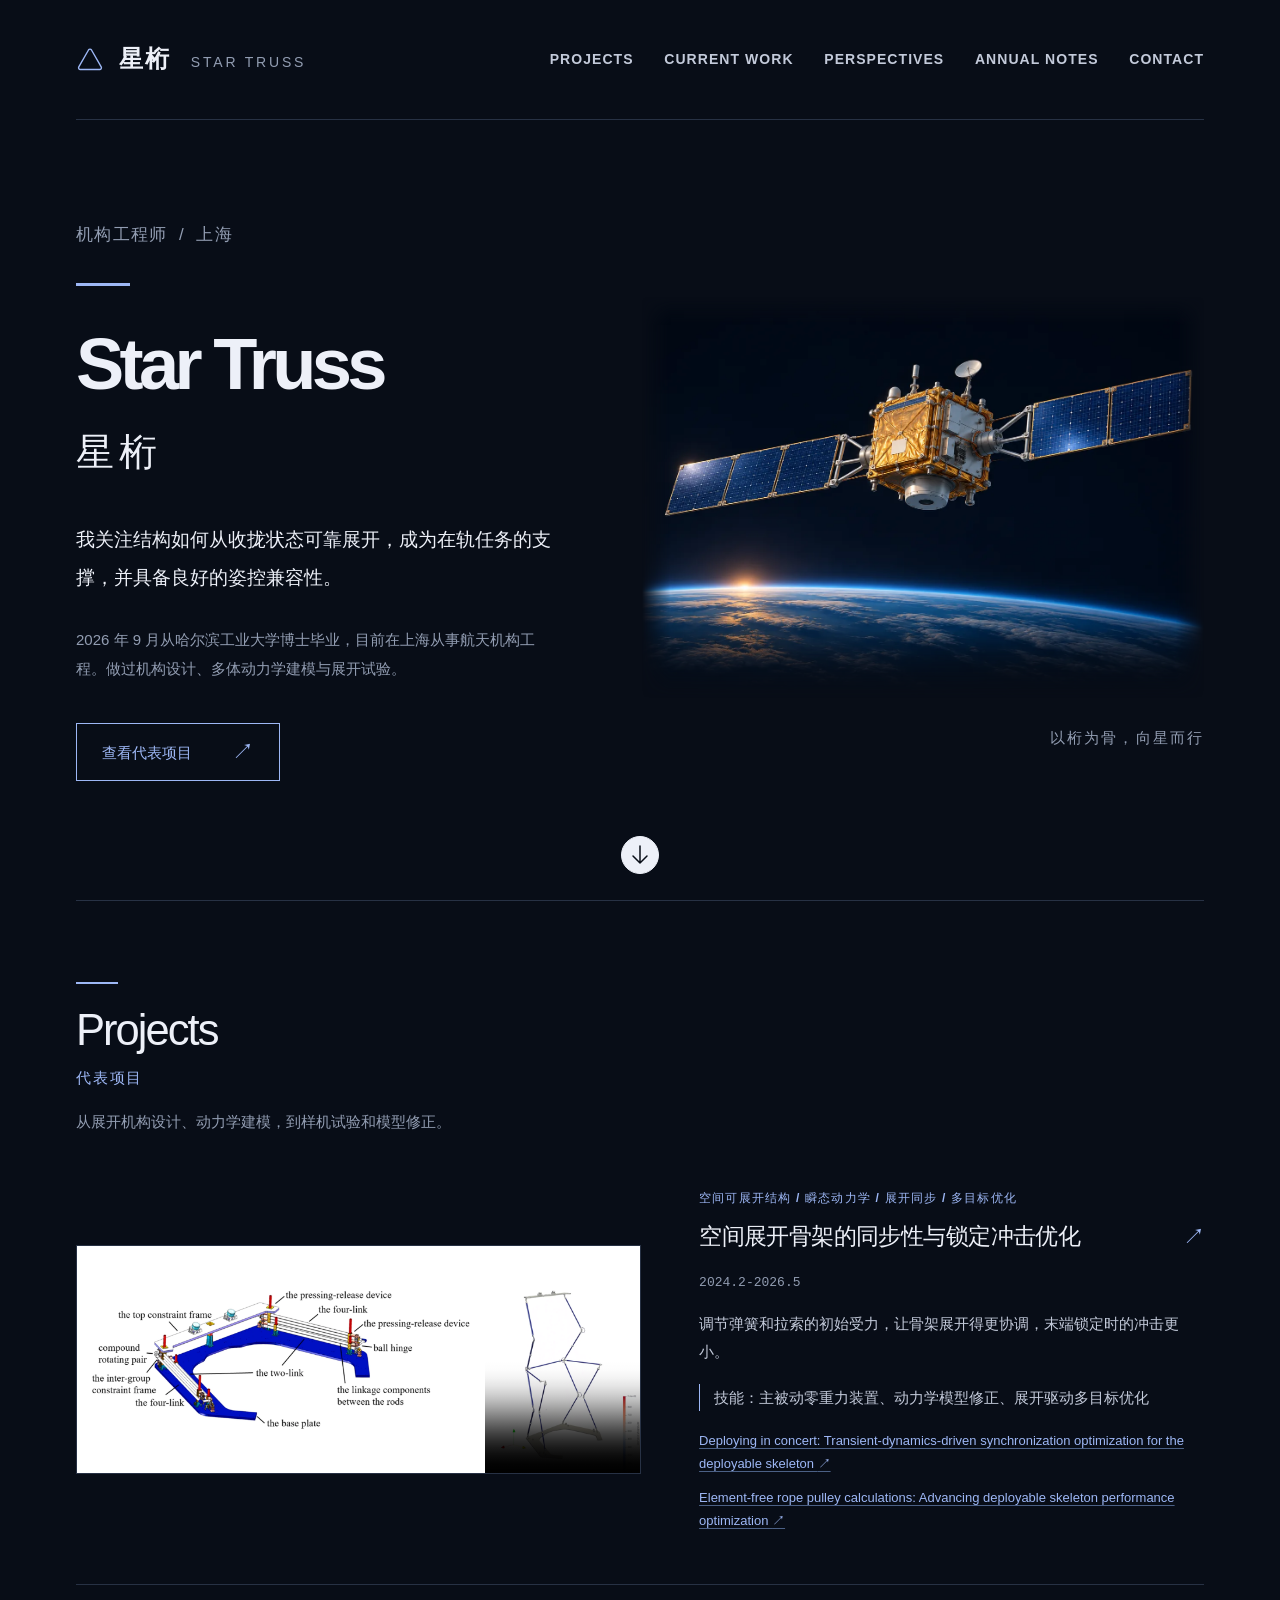
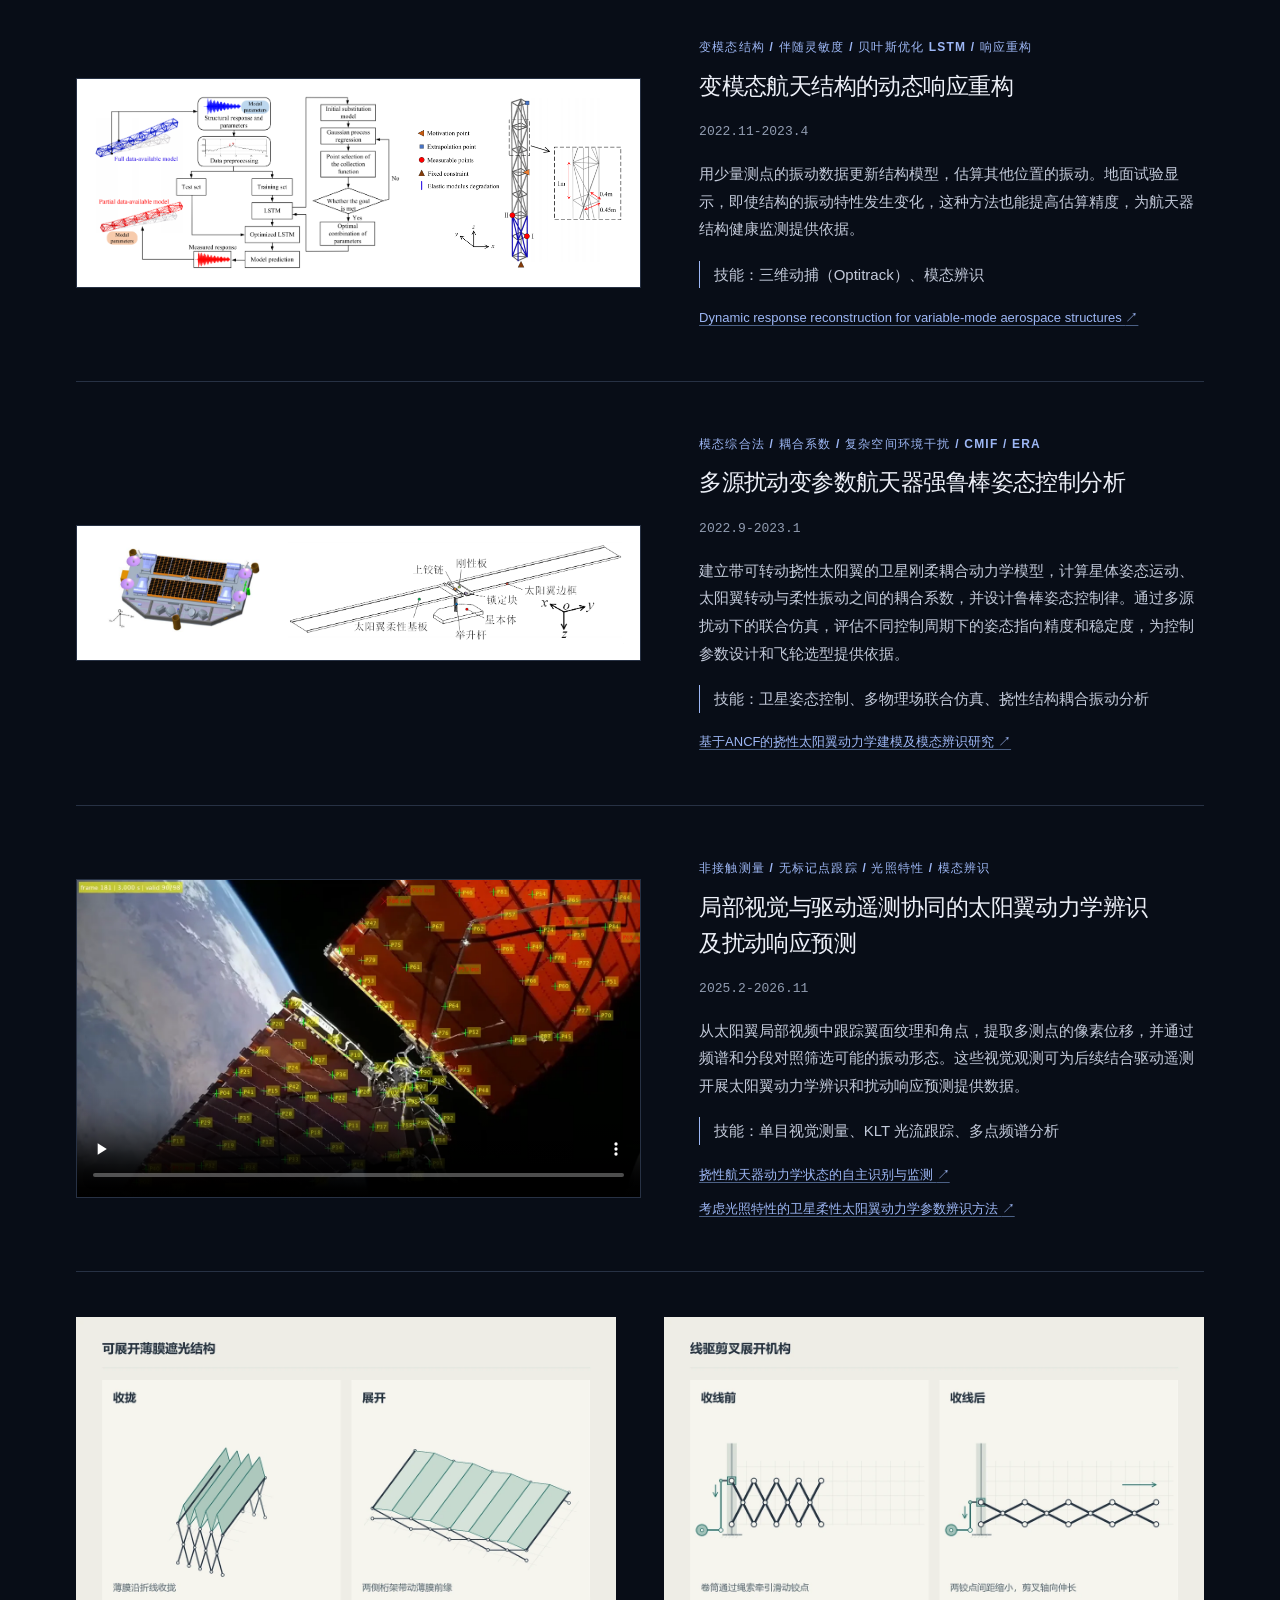
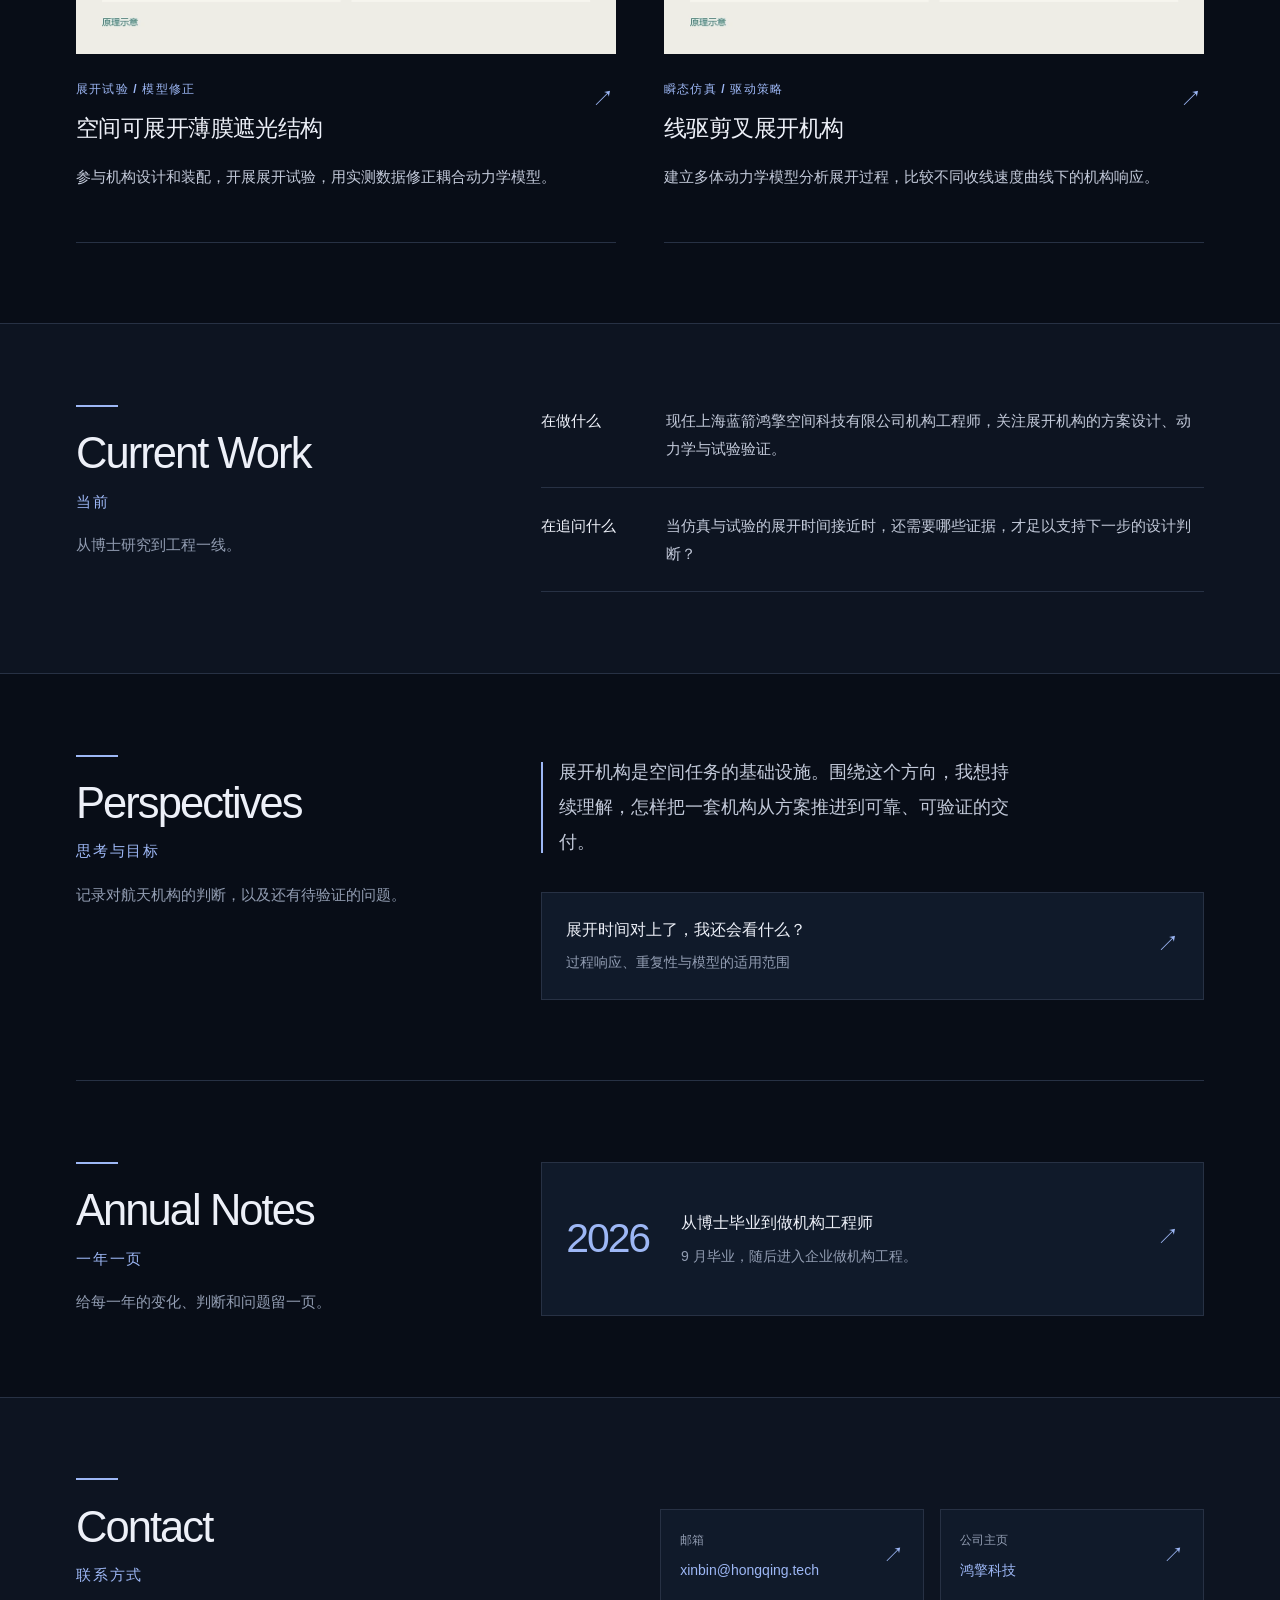
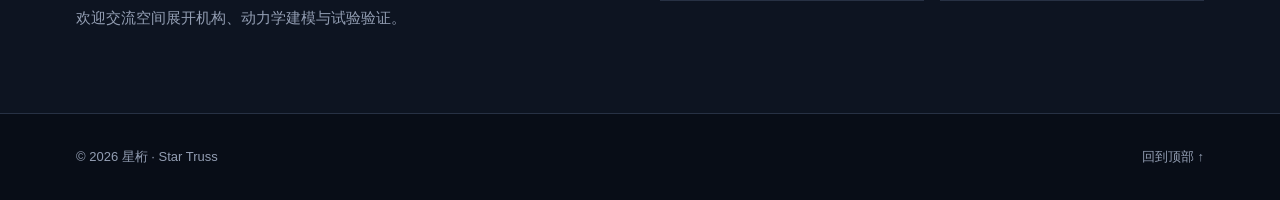
==== index.html @ f5f8fc32 "Restyle portfolio with a dark orbital theme and responsive cover" ====
<!doctype html>
<html lang="zh-CN">
<head>
  <meta charset="utf-8">
  <meta name="viewport" content="width=device-width, initial-scale=1">
  <meta name="description" content="星桁的个人主页。空间展开机构、动力学建模、试验验证，以及一名机构工程师的年度记录。">
  <meta name="theme-color" content="#080d17">
  <link rel="canonical" href="https://startruss.github.io/">
  <link rel="stylesheet" href="styles.css?v=dark-orbit-20261116">
  <title>星桁 · Star Truss | 机构工程师</title>
</head>
<body id="top">
  <a class="skip-link" href="#content">跳到正文</a>
  <header class="site-header">
    <div class="shell nav-shell">
      <a class="brand" href="index.html" aria-label="星桁首页">
        <svg class="brand-mark" viewBox="0 0 32 32" aria-hidden="true"><path d="M14.3 5.7 3.2 25a2 2 0 0 0 1.7 3h22.2a2 2 0 0 0 1.7-3L17.7 5.7a2 2 0 0 0-3.4 0Z" fill="none" stroke="currentColor" stroke-width="1.6" stroke-linejoin="round"/></svg>
        <span>星桁 <span class="brand-en">STAR TRUSS</span></span>
      </a>
      <nav class="nav-links" lang="en" aria-label="Primary navigation">
        <a href="#work">Projects</a>
        <a href="#now">Current Work</a>
        <a href="#thinking">Perspectives</a>
        <a href="#years">Annual Notes</a>
        <a href="#contact">Contact</a>
      </nav>
    </div>
  </header>

  <main id="content">
    <section class="shell hero" aria-labelledby="intro-heading">
      <div class="hero-copy">
        <p class="eyebrow hero-role">机构工程师<span aria-hidden="true"> / </span>上海</p>
        <h1 id="intro-heading">
          <span class="hero-name" lang="en">Star Truss</span>
          <span class="hero-name-zh" lang="zh-CN">星桁</span>
        </h1>
        <p class="hero-lead">我关注结构如何从收拢状态可靠展开，成为在轨任务的支撑，并具备良好的姿控兼容性。</p>
        <p class="hero-desc">2026 年 9 月从哈尔滨工业大学博士毕业，目前在上海从事航天机构工程。做过机构设计、多体动力学建模与展开试验。</p>
        <a class="button-link" href="#work">查看代表项目 <span aria-hidden="true">↗</span></a>
      </div>
      <figure class="hero-visual">
        <img src="hero-orbit.webp" alt="航天主题概念图：展开蓝色太阳翼的卫星飞行于地球弧面之上" width="1400" height="933" fetchpriority="high">
        <figcaption>以桁为骨，向星而行</figcaption>
      </figure>
      <a class="scroll-link" href="#work" aria-label="向下浏览代表项目"><svg viewBox="0 0 24 24" aria-hidden="true"><path d="M12 3v17M5 13l7 7 7-7" fill="none" stroke="currentColor" stroke-width="1.5" stroke-linecap="round" stroke-linejoin="round"/></svg></a>
    </section>

    <section id="work" class="shell section" aria-labelledby="work-heading">
      <div class="section-intro">
        <h2 id="work-heading">
          <span class="section-title-en" lang="en">Projects</span>
          <span class="section-title-zh">代表项目</span>
        </h2>
        <p>从展开机构设计、动力学建模，到样机试验和模型修正。</p>
      </div>
      <div class="project-grid">
        <article class="project-card project-card-featured project-feature-layout" aria-labelledby="skeleton-title">
          <div class="project-image project-deployment-media">
            <img src="skeleton-mechanism.webp" alt="空间展开骨架的连杆、铰链和压紧释放装置示意图" width="1400" height="567" loading="lazy">
            <video class="project-video" controls playsinline preload="none" poster="full-scale-deployment.webp" width="736" height="1080" aria-label="全尺寸串并联骨架展开仿真">
              <source src="full-scale-deployment.mp4" type="video/mp4">
              <a href="full-scale-deployment.mp4">查看骨架展开视频</a>
            </video>
          </div>
          <div class="project-card-copy">
            <p class="eyebrow">空间可展开结构 / 瞬态动力学 / 展开同步 / 多目标优化</p>
            <h3 id="skeleton-title"><a class="project-detail-link" href="deployment-optimization.html">空间展开骨架的同步性与锁定冲击优化 <span class="card-arrow" aria-hidden="true">↗</span></a></h3>
            <p class="project-period"><time datetime="2024-02">2024.2</time>-<time datetime="2026-05">2026.5</time></p>
            <p class="project-summary">调节弹簧和拉索的初始受力，让骨架展开得更协调，末端锁定时的冲击更小。</p>
            <p class="project-skills"><strong>技能：</strong>主被动零重力装置、动力学模型修正、展开驱动多目标优化</p>
            <ul class="project-papers" aria-label="相关论文">
              <li><a href="https://doi.org/10.1016/j.ast.2026.113647" lang="en">Deploying in concert: Transient-dynamics-driven synchronization optimization for the deployable skeleton <span aria-hidden="true">↗</span></a></li>
              <li><a href="https://doi.org/10.1016/j.rineng.2025.106915" lang="en">Element-free rope pulley calculations: Advancing deployable skeleton performance optimization <span aria-hidden="true">↗</span></a></li>
            </ul>
          </div>
        </article>
        <article class="project-card project-card-featured project-feature-layout" aria-labelledby="response-title">
          <div class="project-image project-image-pair">
            <img src="response-method.png" width="1559" height="887" alt="动态响应重构的方法流程，包括数据预处理、LSTM 模型训练、参数优化与响应预测。" loading="lazy">
            <img src="response-structure.png" width="832" height="698" alt="桁架结构模型及激励点、测量点、响应外推点和局部弹性模量退化位置。" loading="lazy">
          </div>
          <div class="project-card-copy">
            <p class="eyebrow">变模态结构 / 伴随灵敏度 / 贝叶斯优化 LSTM / 响应重构</p>
            <h3 id="response-title">变模态航天结构的动态响应重构</h3>
            <p class="project-period"><time datetime="2022-11">2022.11</time>-<time datetime="2023-04">2023.4</time></p>
            <p class="project-summary">用少量测点的振动数据更新结构模型，估算其他位置的振动。地面试验显示，即使结构的振动特性发生变化，这种方法也能提高估算精度，为航天器结构健康监测提供依据。</p>
            <p class="project-skills"><strong>技能：</strong>三维动捕（Optitrack）、模态辨识</p>
            <ul class="project-papers" aria-label="相关论文">
              <li><a href="https://doi.org/10.1016/j.ast.2025.110170" lang="en">Dynamic response reconstruction for variable-mode aerospace structures <span aria-hidden="true">↗</span></a></li>
            </ul>
          </div>
        </article>
        <article class="project-card project-card-featured project-feature-layout" aria-labelledby="attitude-title">
          <div class="project-image project-image-pair attitude-composite">
            <img src="attitude-spacecraft.png" width="513" height="286" alt="卫星平台与太阳翼的三维模型" loading="lazy">
            <img src="attitude-flexible-wing.png" width="996" height="303" alt="星本体、铰链和挠性太阳翼的连接示意图" loading="lazy">
          </div>
          <div class="project-card-copy">
            <p class="eyebrow">模态综合法 / 耦合系数 / 复杂空间环境干扰 / CMIF / ERA</p>
            <h3 id="attitude-title">多源扰动变参数航天器强鲁棒姿态控制分析</h3>
            <p class="project-period"><time datetime="2022-09">2022.9</time>-<time datetime="2023-01">2023.1</time></p>
            <p class="project-summary">建立带可转动挠性太阳翼的卫星刚柔耦合动力学模型，计算星体姿态运动、太阳翼转动与柔性振动之间的耦合系数，并设计鲁棒姿态控制律。通过多源扰动下的联合仿真，评估不同控制周期下的姿态指向精度和稳定度，为控制参数设计和飞轮选型提供依据。</p>
            <p class="project-skills"><strong>技能：</strong>卫星姿态控制、多物理场联合仿真、挠性结构耦合振动分析</p>
            <ul class="project-papers" aria-label="相关论文">
              <li><a href="https://aca.spacejournal.cn/article/doi/10.3969/j.issn.1674-1579.2024.01.008">基于ANCF的挠性太阳翼动力学建模及模态辨识研究 <span aria-hidden="true">↗</span></a></li>
            </ul>
          </div>
        </article>
        <article class="project-card project-card-featured project-feature-layout project-tracking-card" aria-labelledby="solar-array-tracking-title">
          <div class="project-image project-tracking-media">
            <video class="project-video" controls playsinline preload="none" poster="solar-array-tracking.webp" width="1280" height="720" aria-label="太阳翼局部视频的无标记点跟踪动画">
              <source src="solar-array-tracking.mp4" type="video/mp4">
              <a href="solar-array-tracking.mp4">查看太阳翼跟踪动画</a>
            </video>
          </div>
          <div class="project-card-copy">
            <p class="eyebrow">非接触测量 / 无标记点跟踪 / 光照特性 / 模态辨识</p>
            <h3 id="solar-array-tracking-title">局部视觉与驱动遥测协同的<span>太阳翼动力学辨识</span><br>及扰动响应预测</h3>
            <p class="project-period"><time datetime="2025-02">2025.2</time>-<time datetime="2026-11">2026.11</time></p>
            <p class="project-summary">从太阳翼局部视频中跟踪翼面纹理和角点，提取多测点的像素位移，并通过频谱和分段对照筛选可能的振动形态。这些视觉观测可为后续结合驱动遥测开展太阳翼动力学辨识和扰动响应预测提供数据。</p>
            <p class="project-skills"><strong>技能：</strong>单目视觉测量、KLT 光流跟踪、多点频谱分析</p>
            <ul class="project-papers" aria-label="相关论文">
              <li><a href="https://www.yhxb.org.cn/thesisDetails#10.3873/j.issn.1000-1328.2025.02.007">挠性航天器动力学状态的自主识别与监测 <span aria-hidden="true">↗</span></a></li>
              <li><a href="https://www.yhxb.org.cn/thesisDetails#10.3873/j.issn.1000-1328.2025.08.017">考虑光照特性的卫星柔性太阳翼动力学参数辨识方法 <span aria-hidden="true">↗</span></a></li>
            </ul>
          </div>
        </article>
        <article class="project-card">
          <a class="project-link" href="film.html" aria-labelledby="film-title">
            <div class="project-image">
              <img src="thin-film.webp" alt="" width="1200" height="750" loading="lazy">
            </div>
            <div class="project-card-copy">
              <p class="eyebrow">展开试验 / 模型修正</p>
              <h3 id="film-title">空间可展开薄膜遮光结构</h3>
              <p>参与机构设计和装配，开展展开试验，用实测数据修正耦合动力学模型。</p>
              <span class="card-arrow" aria-hidden="true">↗</span>
            </div>
          </a>
        </article>
        <article class="project-card">
          <a class="project-link" href="scissors.html" aria-labelledby="scissors-title">
            <div class="project-image">
              <img src="scissor-truss.webp" alt="" width="1200" height="750" loading="lazy">
            </div>
            <div class="project-card-copy">
              <p class="eyebrow">瞬态仿真 / 驱动策略</p>
              <h3 id="scissors-title">线驱剪叉展开机构</h3>
              <p>建立多体动力学模型分析展开过程，比较不同收线速度曲线下的机构响应。</p>
              <span class="card-arrow" aria-hidden="true">↗</span>
            </div>
          </a>
        </article>
      </div>
    </section>

    <section id="now" class="section section-tinted" aria-labelledby="now-heading">
      <div class="shell section-pair">
        <div class="section-intro">
          <h2 id="now-heading">
            <span class="section-title-en" lang="en">Current Work</span>
            <span class="section-title-zh">当前</span>
          </h2>
          <p>从博士研究到工程一线。</p>
        </div>
        <div class="section-content">
          <dl class="now-list">
            <div>
              <dt>在做什么</dt>
              <dd>现任上海蓝箭鸿擎空间科技有限公司机构工程师，关注展开机构的方案设计、动力学与试验验证。</dd>
            </div>
            <div>
              <dt>在追问什么</dt>
              <dd>当仿真与试验的展开时间接近时，还需要哪些证据，才足以支持下一步的设计判断？</dd>
            </div>
          </dl>
        </div>
      </div>
    </section>

    <section id="thinking" class="shell section section-pair" aria-labelledby="thinking-heading">
      <div class="section-intro">
        <h2 id="thinking-heading">
          <span class="section-title-en" lang="en">Perspectives</span>
          <span class="section-title-zh">思考与目标</span>
        </h2>
        <p>记录对航天机构的判断，以及还有待验证的问题。</p>
      </div>
      <div class="section-content">
        <p class="section-lead key-statement">展开机构是空间任务的基础设施。围绕这个方向，我想持续理解，怎样把一套机构从方案推进到可靠、可验证的交付。</p>
        <a class="entry-link" href="deployment-evidence.html">
          <span><strong>展开时间对上了，我还会看什么？</strong><span class="entry-desc">过程响应、重复性与模型的适用范围</span></span>
          <span class="entry-arrow" aria-hidden="true">↗</span>
        </a>
      </div>
    </section>

    <section id="years" class="shell section section-pair" aria-labelledby="years-heading">
      <div class="section-intro">
        <h2 id="years-heading">
          <span class="section-title-en" lang="en">Annual Notes</span>
          <span class="section-title-zh">一年一页</span>
        </h2>
        <p>给每一年的变化、判断和问题留一页。</p>
      </div>
      <a class="year-card" href="2026.html">
        <span class="year-number">2026</span>
        <span class="year-copy"><strong>从博士毕业到做机构工程师</strong><span>9 月毕业，随后进入企业做机构工程。</span></span>
        <span class="entry-arrow" aria-hidden="true">↗</span>
      </a>
    </section>

    <section id="contact" class="contact" aria-labelledby="contact-heading">
      <div class="shell contact-shell">
        <div class="section-intro">
          <h2 id="contact-heading">
            <span class="section-title-en" lang="en">Contact</span>
            <span class="section-title-zh">联系方式</span>
          </h2>
          <p>欢迎交流空间展开机构、动力学建模与试验验证。</p>
        </div>
        <div class="contact-links">
          <a class="contact-item" href="mailto:xinbin@hongqing.tech">
            <span>邮箱</span>
            <strong>xinbin@hongqing.tech</strong>
            <span aria-hidden="true">↗</span>
          </a>
          <a class="contact-item" href="https://www.hongqing.tech/">
            <span>公司主页</span>
            <strong>鸿擎科技</strong>
            <span aria-hidden="true">↗</span>
          </a>
        </div>
      </div>
    </section>
  </main>

  <footer class="site-footer">
    <div class="shell footer-shell">
      <span>© 2026 星桁 <span aria-hidden="true">·</span> Star Truss</span>
      <a href="#top">回到顶部 <span aria-hidden="true">↑</span></a>
    </div>
  </footer>
</body>
</html>
---- styles.css ----
:root {
  color-scheme: dark;
  --paper: #080d17;
  --soft: #0d1421;
  --surface: #101a2a;
  --ink: #edf0f8;
  --body: #c3cada;
  --muted: #929db2;
  --rule: #273144;
  --accent: #9db7f5;
  --accent-hover: #c2d3ff;
  --white: #101a2a;
  --figure-paper: #e9edf4;
  --sans: Inter, "Segoe UI", "PingFang SC", "Hiragino Sans GB", "Microsoft YaHei", "Noto Sans CJK SC", sans-serif;
  --mono: "Cascadia Mono", Consolas, monospace;
}

*, *::before, *::after { box-sizing: border-box; }
html { scroll-behavior: smooth; scroll-padding-top: 2rem; }
body { margin: 0; background: var(--paper); color: var(--ink); font: 16px/1.85 var(--sans); -webkit-font-smoothing: antialiased; }
h1, h2, h3, p, figure, dl, dd { margin: 0; }
h1, h2, h3 { line-height: 1.35; text-wrap: balance; }
a { color: inherit; text-decoration: none; }
a:focus-visible { outline: 2px solid var(--accent); outline-offset: 6px; }
img { display: block; max-width: 100%; height: auto; }
::selection { color: var(--paper); background: var(--accent); }
.shell { width: min(1440px, calc(100% - 9.5rem)); margin-inline: auto; }
.skip-link { position: fixed; z-index: 20; top: .75rem; left: .75rem; padding: .5rem 1rem; background: var(--accent); color: var(--paper); transform: translateY(-180%); }
.skip-link:focus { transform: translateY(0); }

.site-header .nav-shell { border-bottom: 1px solid var(--rule); }
.nav-shell { display: flex; justify-content: space-between; align-items: center; gap: 2rem; min-height: 120px; }
.brand { display: inline-flex; align-items: center; flex: 0 0 auto; gap: .95rem; font-size: 24px; font-weight: 600; letter-spacing: .08em; }
.brand-mark { display: block; width: 28px; height: 28px; color: var(--accent); flex: 0 0 auto; }
.brand-en { margin-inline-start: .7rem; color: var(--muted); font: 500 .875rem var(--sans); letter-spacing: .2em; white-space: nowrap; }
.nav-links { display: flex; flex-wrap: wrap; align-items: center; gap: .15rem clamp(1rem, 2.4vw, 2.6rem); }
.nav-links a { display: inline-flex; position: relative; align-items: center; min-height: 44px; color: var(--body); font-size: .875rem; font-weight: 550; letter-spacing: .075em; text-transform: uppercase; white-space: nowrap; transition: color .2s ease; }
.nav-links a::after { position: absolute; inset: auto 0 4px; height: 1px; background: var(--accent); content: ""; transform: scaleX(0); transform-origin: left; transition: transform .2s ease; }
.nav-links a:hover::after, .nav-links a:focus-visible::after, .nav-links a[aria-current]::after { transform: scaleX(1); }
.nav-links a:hover, .brand:hover, .back-link:hover, .site-footer a:hover { color: var(--accent-hover); }

.hero { position: relative; display: grid; grid-template-columns: minmax(0, .95fr) minmax(0, 1.05fr); align-items: center; gap: clamp(2.5rem, 4.5vw, 5rem); min-height: min(970px, calc(100svh - 120px)); padding-block: clamp(4rem, 6vw, 6.5rem) 6rem; }
.hero-copy { padding-block: .5rem; }
.eyebrow { color: var(--accent); font-size: .75rem; font-weight: 550; letter-spacing: .1em; }
.hero-role { display: flex; align-items: center; gap: .7rem; color: var(--muted); font-size: 1.0625rem; font-weight: 400; letter-spacing: .08em; }
.hero h1::before, .section-intro h2::before, .article-header h1::before { display: block; width: 2.6rem; height: 2px; margin-bottom: 1.4rem; background: var(--accent); content: ""; }
.hero h1::before { width: 3.4rem; height: 3px; margin-bottom: 2.6rem; }
.hero h1 { margin: 2rem 0 2.8rem; font-weight: 500; }
.hero-name { display: block; font: 550 clamp(3.5rem, 5.65vw, 6rem)/1.04 var(--sans); letter-spacing: -.065em; white-space: nowrap; }
.hero-name-zh { display: block; margin-top: 1.5rem; font-size: clamp(1.8rem, 3vw, 3rem); font-weight: 500; line-height: 1.3; letter-spacing: .14em; }
.hero-lead { max-width: 27em; color: var(--ink); font-size: clamp(1.05rem, 1.5vw, 1.4rem); font-weight: 400; line-height: 1.95; }
.hero-desc { max-width: 31em; margin-top: 1.8rem; color: var(--muted); font-size: clamp(.9375rem, 1.17vw, 1.0625rem); line-height: 1.95; }
.button-link { display: inline-flex; align-items: center; justify-content: space-between; gap: 2.5rem; min-height: 58px; padding: .7rem 1.55rem; border: 1px solid var(--accent); color: var(--accent); font-size: .9375rem; font-weight: 500; transition: background .2s ease, color .2s ease; }
.button-link:hover { background: var(--accent); color: var(--paper); }
.button-link > span { font-size: 1.4rem; line-height: 1; }
.hero .button-link { margin-top: 2.5rem; }
.hero-visual { min-width: 0; padding-top: 3rem; }
.hero-visual img { width: 100%; aspect-ratio: 1.4; object-fit: cover; object-position: center; mask-image: linear-gradient(to right, transparent, #000 5%, #000 95%, transparent), linear-gradient(to bottom, transparent, #000 7%, #000 83%, transparent); mask-composite: intersect; }
.hero-visual figcaption { margin-top: 1.6rem; color: var(--muted); font-size: .9375rem; letter-spacing: .14em; text-align: right; }
.scroll-link { position: absolute; bottom: 1.65rem; left: 50%; display: grid; place-items: center; width: 38px; height: 38px; border: 1px solid var(--ink); border-radius: 50%; background: var(--ink); color: var(--paper); transform: translateX(-50%); transition: background .2s ease; }
.scroll-link svg { width: 24px; height: 24px; }
.scroll-link:hover { background: var(--accent); border-color: var(--accent); }

.section { padding-block: clamp(3.5rem, 6.3vw, 6.5rem); border-top: 1px solid var(--rule); scroll-margin-top: 1rem; }
.section-intro h2 { font-weight: 400; }
.section-title-en { display: block; font: 450 clamp(2rem, 3.4vw, 3.3rem)/1.12 var(--sans); letter-spacing: -.045em; }
.section-title-zh { display: block; margin-top: .85rem; color: var(--accent); font-size: .9375rem; font-weight: 500; letter-spacing: .12em; }
.section-intro p { margin-top: 1.2rem; color: var(--muted); font-size: .9375rem; }
.project-grid { display: grid; grid-template-columns: repeat(2, minmax(0, 1fr)); gap: 0 3rem; margin-top: 2.8rem; }
.project-card { min-width: 0; padding-block: 2.8rem; border-bottom: 1px solid var(--rule); }
.project-card:first-child { padding-top: 0; }
.project-link { display: block; height: 100%; }
.project-image { overflow: hidden; background: var(--figure-paper); }
.project-image img { width: 100%; aspect-ratio: 1.6; object-fit: cover; }
.project-card-copy { position: relative; padding: 1.5rem 2.5rem .4rem 0; }
.project-card h3 { margin-block: .65rem 1rem; color: var(--ink); font-size: clamp(1.25rem, 1.8vw, 1.7rem); font-weight: 550; letter-spacing: -.025em; line-height: 1.55; }
.project-card-copy > p:last-of-type, .project-card-copy > .project-summary { color: var(--body); font-size: .9375rem; }
.project-card-copy > .project-period { margin-bottom: 1rem; color: var(--muted); font: .8125rem/1.8 var(--mono); font-variant-numeric: tabular-nums; }
.project-card-copy > .project-skills { margin-top: 1.1rem; padding-left: .85rem; border-left: 1px solid var(--accent); color: var(--muted); font-size: .8125rem; }
.project-skills strong { color: var(--body); font-weight: 500; }
.project-card-featured { grid-column: 1 / -1; }
.project-feature-layout { display: grid; grid-template-columns: minmax(0, 1.12fr) minmax(0, 1fr); align-items: center; gap: clamp(2rem, 4.5vw, 4.5rem); }
.project-feature-layout > .project-card-copy { padding: .4rem 0; text-align: left; }
.project-detail-link { display: block; position: relative; padding-right: 1.7rem; }
.project-card-featured .project-image { border: 1px solid var(--rule); }
.project-card-featured .project-image img { aspect-ratio: auto; object-fit: contain; }
.project-card-featured .project-image-pair { display: grid; grid-template-columns: minmax(0, var(--first-image-width, 1.475fr)) minmax(0, 1fr); align-items: center; gap: .75rem; padding: 1rem; background: #fff; }
.project-video { display: block; width: 100%; height: auto; background: #05080e; }
.project-deployment-media { display: grid; grid-template-columns: minmax(0, 72.4fr) minmax(0, 27.6fr); grid-template-rows: minmax(0, 1fr); align-items: center; aspect-ratio: 1400 / 567; background: #fff; }
.project-deployment-media .project-video { height: 100%; background: #fff; object-fit: contain; }
.project-tracking-media { width: 100%; justify-self: center; }
.project-tracking-card h3 { text-wrap: wrap; }
.project-tracking-card h3 span { white-space: nowrap; }
.project-papers { display: grid; gap: .65rem; margin: 1.1rem 0 0; padding: 0; list-style: none; font-size: .8125rem; line-height: 1.8; }
.project-papers a { color: var(--accent); text-decoration: underline; text-decoration-color: #4b6085; text-underline-offset: .25em; }
.project-papers a:hover { color: var(--accent-hover); text-decoration-color: currentColor; }
.attitude-composite { --first-image-width: .546fr; }
.card-arrow, .entry-arrow { color: var(--accent); font-family: var(--mono); font-size: 1.35rem; }
.card-arrow { position: absolute; top: 1.65rem; right: .15rem; }
.project-detail-link .card-arrow { top: .15rem; right: 0; }
.project-detail-link:hover, .project-link:hover h3, .entry-link:hover strong, .year-card:hover strong { color: var(--accent-hover); text-decoration: underline; text-decoration-thickness: 1px; text-underline-offset: .25em; }

.section-tinted { border-bottom: 1px solid var(--rule); background: var(--soft); }
.section-tinted + .section { border-top: 0; }
.section-pair { display: grid; grid-template-columns: minmax(0, .75fr) minmax(0, 1.28fr); gap: 1.8rem clamp(2rem, 6vw, 6rem); }
.section-lead { max-width: 47ch; color: var(--body); font-size: 1.125rem; line-height: 1.95; }
.key-statement { position: relative; padding-inline-start: 1.1rem; }
.key-statement::before { position: absolute; inset-inline-start: 0; inset-block: .4em; width: 2px; background: var(--accent); content: ""; }
.now-list > div { display: grid; grid-template-columns: 6.6rem minmax(0, 1fr); gap: 1.2rem; padding: 1.5rem 0; border-bottom: 1px solid var(--rule); }
.now-list > div:first-child { padding-top: .15rem; }
.now-list dt { color: var(--ink); font-size: .9375rem; font-weight: 500; }
.now-list dd { color: var(--body); font-size: .9375rem; }
.entry-link, .year-card { display: grid; grid-template-columns: minmax(0, 1fr) auto; align-items: center; gap: 1rem; margin-top: 2rem; padding: 1.4rem 1.5rem; border: 1px solid var(--rule); background: var(--surface); transition: border-color .2s ease, background .2s ease; }
.entry-link:hover, .year-card:hover { border-color: var(--accent); background: #152137; }
.entry-link strong, .year-copy strong { font-weight: 500; }
.entry-desc, .year-copy > span { display: block; margin-top: .35rem; color: var(--muted); font-size: .875rem; }
.year-card { grid-template-columns: auto minmax(0, 1fr) auto; gap: clamp(.85rem, 2.5vw, 2rem); margin-top: 0; }
.year-number { color: var(--accent); font: 400 clamp(1.75rem, 3.2vw, 2.75rem)/1 var(--sans); letter-spacing: -.05em; }
.year-copy strong { line-height: 1.5; }
.contact { border-top: 1px solid var(--rule); background: var(--soft); }
.contact-shell, .footer-shell { display: flex; justify-content: space-between; align-items: center; gap: 2rem; }
.contact-shell { padding-block: clamp(3.5rem, 6.3vw, 6.5rem); }
.contact-links { display: grid; grid-template-columns: repeat(2, minmax(0, 1fr)); flex: 0 1 34rem; gap: 1rem; min-width: 0; }
.contact-item { display: grid; grid-template-columns: minmax(0, 1fr) auto; align-items: center; gap: .4rem .65rem; min-width: 0; min-height: 92px; padding: 1.1rem 1.2rem; border: 1px solid var(--rule); background: var(--surface); color: var(--accent); font-size: .875rem; font-weight: 500; overflow-wrap: anywhere; transition: border-color .2s ease; }
.contact-item > :first-child { grid-column: 1; color: var(--muted); font-size: .75rem; }
.contact-item > strong { grid-column: 1; font-weight: 500; line-height: 1.5; }
.contact-item > [aria-hidden="true"] { grid-area: 1 / 2 / span 2; font-size: 1.3rem; }
.contact-item:hover { border-color: var(--accent); }
.site-footer { border-top: 1px solid var(--rule); color: var(--muted); font-size: .8125rem; }
.footer-shell { min-height: 86px; }

.article { width: min(1100px, calc(100% - 9.5rem)); margin-bottom: clamp(4rem, 7vw, 7rem); }
.back-link { display: inline-block; margin-top: clamp(2rem, 4vw, 3.5rem); color: var(--accent); font-size: .875rem; font-weight: 500; }
.article-header { max-width: 54rem; margin: clamp(2.5rem, 5vw, 4.5rem) auto 3rem; }
.article-header h1 { margin: .8rem 0 1.5rem; font-size: clamp(1.9rem, 3.7vw, 3rem); font-weight: 500; letter-spacing: -.035em; line-height: 1.45; }
.article-header h1::before { width: 3rem; margin-bottom: 1.6rem; }
.article-deck { max-width: 46ch; color: var(--body); font-size: clamp(1.05rem, 1.7vw, 1.18rem); line-height: 1.9; }
.article-figure { max-width: 54rem; margin: 0 auto 2.5rem; border: 1px solid var(--rule); background: var(--surface); }
.article-figure img { width: 100%; background: var(--figure-paper); }
.article-figure figcaption { padding: .8rem 1.1rem; border-top: 1px solid var(--rule); color: var(--muted); font-size: .8125rem; }
.project-results { margin-top: 1.5rem; }
.media-grid { display: grid; grid-template-columns: repeat(2, minmax(0, 1fr)); gap: 1.2rem; margin-block: 1.5rem 2.5rem; }
.media-grid-videos { grid-template-columns: repeat(3, minmax(0, 1fr)); }
.media-item { min-width: 0; border: 1px solid var(--rule); background: var(--surface); }
.media-item-wide { grid-column: 1 / -1; }
.media-item > a { display: block; }
.media-item img, .media-item video { display: block; width: 100%; }
.media-item img { background: var(--figure-paper); }
.media-item video { aspect-ratio: 16 / 9; background: #05080e; object-fit: contain; }
.media-item figcaption { padding: .8rem 1rem; border-top: 1px solid var(--rule); color: var(--muted); font-size: .8125rem; line-height: 1.7; }
.media-item figcaption strong { color: var(--ink); font-weight: 500; }
.media-item figcaption a { display: inline-block; margin-inline-start: .3em; }
.media-grid-videos figcaption { display: flex; flex-wrap: wrap; justify-content: space-between; align-items: baseline; gap: .15rem .6rem; }
.media-grid-videos figcaption a { margin-inline-start: 0; }
.article-body { max-width: 46rem; margin: 0 auto; color: var(--body); line-height: 1.95; }
.article-body h2 { position: relative; margin: 2.7rem 0 1rem; padding-inline-start: .95rem; color: var(--ink); font-size: clamp(1.25rem, 2.2vw, 1.6rem); font-weight: 500; }
.article-body h2::before { position: absolute; inset-inline-start: 0; inset-block-start: .2em; height: 1em; width: 2px; background: var(--accent); content: ""; }
.article-body p + p { margin-top: 1.1rem; }
.article-body ul, .article-body ol { padding-left: 1.55rem; }
.article-body li + li { margin-top: .75rem; }
.article-body a:not(.entry-link) { color: var(--accent); text-decoration: underline; text-decoration-color: #4b6085; text-underline-offset: .25em; }
.article-body a:not(.entry-link):hover { color: var(--accent-hover); text-decoration-color: currentColor; }
.article-tail { margin-top: 3rem; padding-top: 1.5rem; border-top: 1px solid var(--rule); }
.article-note { padding: 1.1rem 1.3rem; border-left: 2px solid var(--accent); background: var(--soft); color: var(--body); font-size: .875rem; }

@media (min-width: 901px) and (max-height: 800px) {
  .hero { padding-block: 2.5rem 4.5rem; }
  .hero h1 { margin: 1.2rem 0 1.6rem; }
  .hero h1::before { margin-bottom: 1.8rem; }
  .hero-name-zh { margin-top: 1rem; }
  .hero-lead { line-height: 1.8; }
  .hero-desc { margin-top: 1.1rem; line-height: 1.85; }
  .hero .button-link { margin-top: 1.5rem; min-height: 52px; }
  .hero-visual { padding-top: 1rem; }
}
@media (min-width: 1700px) {
  .hero { gap: 5.5rem; }
  .hero-lead { font-size: 1.5rem; }
  .hero-desc { font-size: 1.15rem; }
  .hero-role { font-size: 1.2rem; }
  .nav-links a { font-size: 1rem; }
}
@media (max-width: 1150px) {
  .shell, .article { width: calc(100% - 6rem); }
  .nav-shell { gap: 1.3rem; min-height: 104px; }
  .brand { gap: .6rem; font-size: 21px; }
  .brand-en { margin-inline-start: .4rem; font-size: .75rem; }
  .nav-links { column-gap: 1.1rem; }
  .nav-links a { font-size: .75rem; }
  .hero { min-height: calc(100svh - 104px); gap: 2.5rem; }
  .hero h1 { margin-bottom: 2rem; }
  .hero h1::before { margin-bottom: 2rem; }
  .hero-name { font-size: clamp(3.4rem, 5.8vw, 4.5rem); }
  .contact-shell { align-items: flex-start; }
  .contact-links { flex-basis: 28rem; }
}
@media (max-width: 900px) {
  .shell, .article { width: calc(100% - 4rem); }
  .nav-shell { align-items: flex-start; flex-direction: column; justify-content: center; gap: .65rem; padding-block: 1.3rem .85rem; }
  .nav-links { gap: .1rem 1.65rem; }
  .nav-links a { font-size: .8125rem; min-height: 38px; }
  .hero { min-height: auto; gap: 2rem; padding-block: 4rem 6rem; }
  .hero-name { font-size: clamp(2.75rem, 6vw, 3.75rem); }
  .hero-name-zh { margin-top: 1.2rem; }
  .hero-lead { font-size: 1.0625rem; }
  .hero-desc { font-size: .9375rem; }
  .hero .button-link { margin-top: 1.8rem; }
  .hero-visual { padding-top: 2rem; }
  .hero-visual img { aspect-ratio: 1.05; object-fit: cover; }
  .project-feature-layout { gap: 2rem; }
  .project-card h3 { font-size: 1.25rem; }
  .section-pair { grid-template-columns: minmax(0, .75fr) minmax(0, 1.2fr); gap: 2.2rem; }
  .contact-shell { flex-direction: column; gap: 2rem; }
  .contact-links { flex-basis: auto; width: 100%; }
}
@media (max-width: 700px) {
  .shell, .article { width: calc(100% - 3rem); }
  .nav-shell { gap: .8rem; }
  .brand { font-size: 22px; }
  .brand-en { font-size: .75rem; letter-spacing: .18em; }
  .nav-links { column-gap: clamp(1rem, 4vw, 1.6rem); }
  .nav-links a { font-size: .6875rem; letter-spacing: .065em; }
  .hero { grid-template-columns: 1fr; gap: 2rem; padding-block: 3rem 5rem; }
  .hero-copy { padding: 0; }
  .hero-role { font-size: .875rem; }
  .hero h1 { margin: 1.5rem 0 2rem; }
  .hero h1::before { width: 2.6rem; height: 2px; margin-bottom: 2rem; }
  .hero-name { font-size: clamp(3.3rem, 12vw, 4.5rem); }
  .hero-name-zh { margin-top: 1rem; font-size: 1.9rem; }
  .hero-lead { max-width: 28em; font-size: 1.0625rem; line-height: 1.95; }
  .hero-desc { max-width: 32em; margin-top: 1.3rem; font-size: .875rem; }
  .hero .button-link { margin-top: 1.7rem; }
  .button-link { min-height: 52px; padding-inline: 1.25rem; gap: 2.2rem; font-size: .875rem; }
  .hero-visual { padding-top: 0; }
  .hero-visual img { aspect-ratio: 1.5; }
  .hero-visual figcaption { margin-top: .7rem; font-size: .75rem; }
  .scroll-link { bottom: 1.6rem; width: 34px; height: 34px; }
  .scroll-link svg { width: 22px; height: 22px; }
  .section { padding-block: 3.5rem; }
  .section-title-en { font-size: 2.1rem; }
  .section-intro p { font-size: .875rem; }
  .project-grid { grid-template-columns: 1fr; gap: 0; margin-top: 2rem; }
  .project-card { padding-block: 2rem; }
  .project-feature-layout { grid-template-columns: 1fr; gap: 0; }
  .project-feature-layout > .project-card-copy, .project-card-copy { padding: 1.3rem 1.8rem 0 0; }
  .project-card h3 { font-size: 1.25rem; margin-bottom: .8rem; }
  .project-card-copy > .project-summary, .project-card-copy > p:last-of-type { font-size: .875rem; }
  .project-card-copy > .project-skills { font-size: .8125rem; }
  .project-card-featured .project-image-pair { grid-template-columns: minmax(0, 1fr); gap: .8rem; padding: .75rem; }
  .project-papers { font-size: .75rem; }
  .card-arrow { top: 1.6rem; }
  .section-pair { grid-template-columns: 1fr; gap: 2rem; }
  .section-lead { font-size: 1rem; }
  .now-list > div { grid-template-columns: 5.4rem minmax(0, 1fr); gap: .75rem; }
  .now-list dt, .now-list dd { font-size: .875rem; }
  .entry-link, .year-card { padding: 1.1rem; }
  .entry-link strong, .year-copy strong { font-size: .875rem; }
  .entry-desc, .year-copy > span { font-size: .75rem; }
  .year-number { font-size: 1.8rem; }
  .contact-shell { padding-block: 3.5rem; }
  .footer-shell { gap: 1rem; min-height: 78px; font-size: .6875rem; }
  .media-grid-videos { grid-template-columns: repeat(2, minmax(0, 1fr)); }
  .article-header { margin-top: 2.5rem; }
  .article-header h1 { font-size: 1.9rem; }
  .article-body { font-size: .9375rem; }
}
@media (max-width: 480px) {
  .contact-links, .media-grid { grid-template-columns: 1fr; }
  .project-deployment-media { grid-template-columns: minmax(0, 1fr); grid-template-rows: auto; aspect-ratio: auto; }
  .project-deployment-media .project-video { height: min(24rem, 82vw); }
  .project-tracking-card h3 span { white-space: normal; }
  .year-card { grid-template-columns: auto minmax(0, 1fr) auto; gap: .8rem; }
  .contact-item { min-height: 82px; }
}
@media (max-width: 370px) {
  .shell, .article { width: calc(100% - 2.5rem); }
  .hero-name { font-size: 3.1rem; }
  .nav-links { column-gap: 1rem; }
  .nav-links a { font-size: .625rem; }
  .now-list > div { grid-template-columns: 1fr; gap: .3rem; }
}
@media (prefers-reduced-motion: reduce) {
  *, *::before, *::after { scroll-behavior: auto !important; transition: none !important; }
}
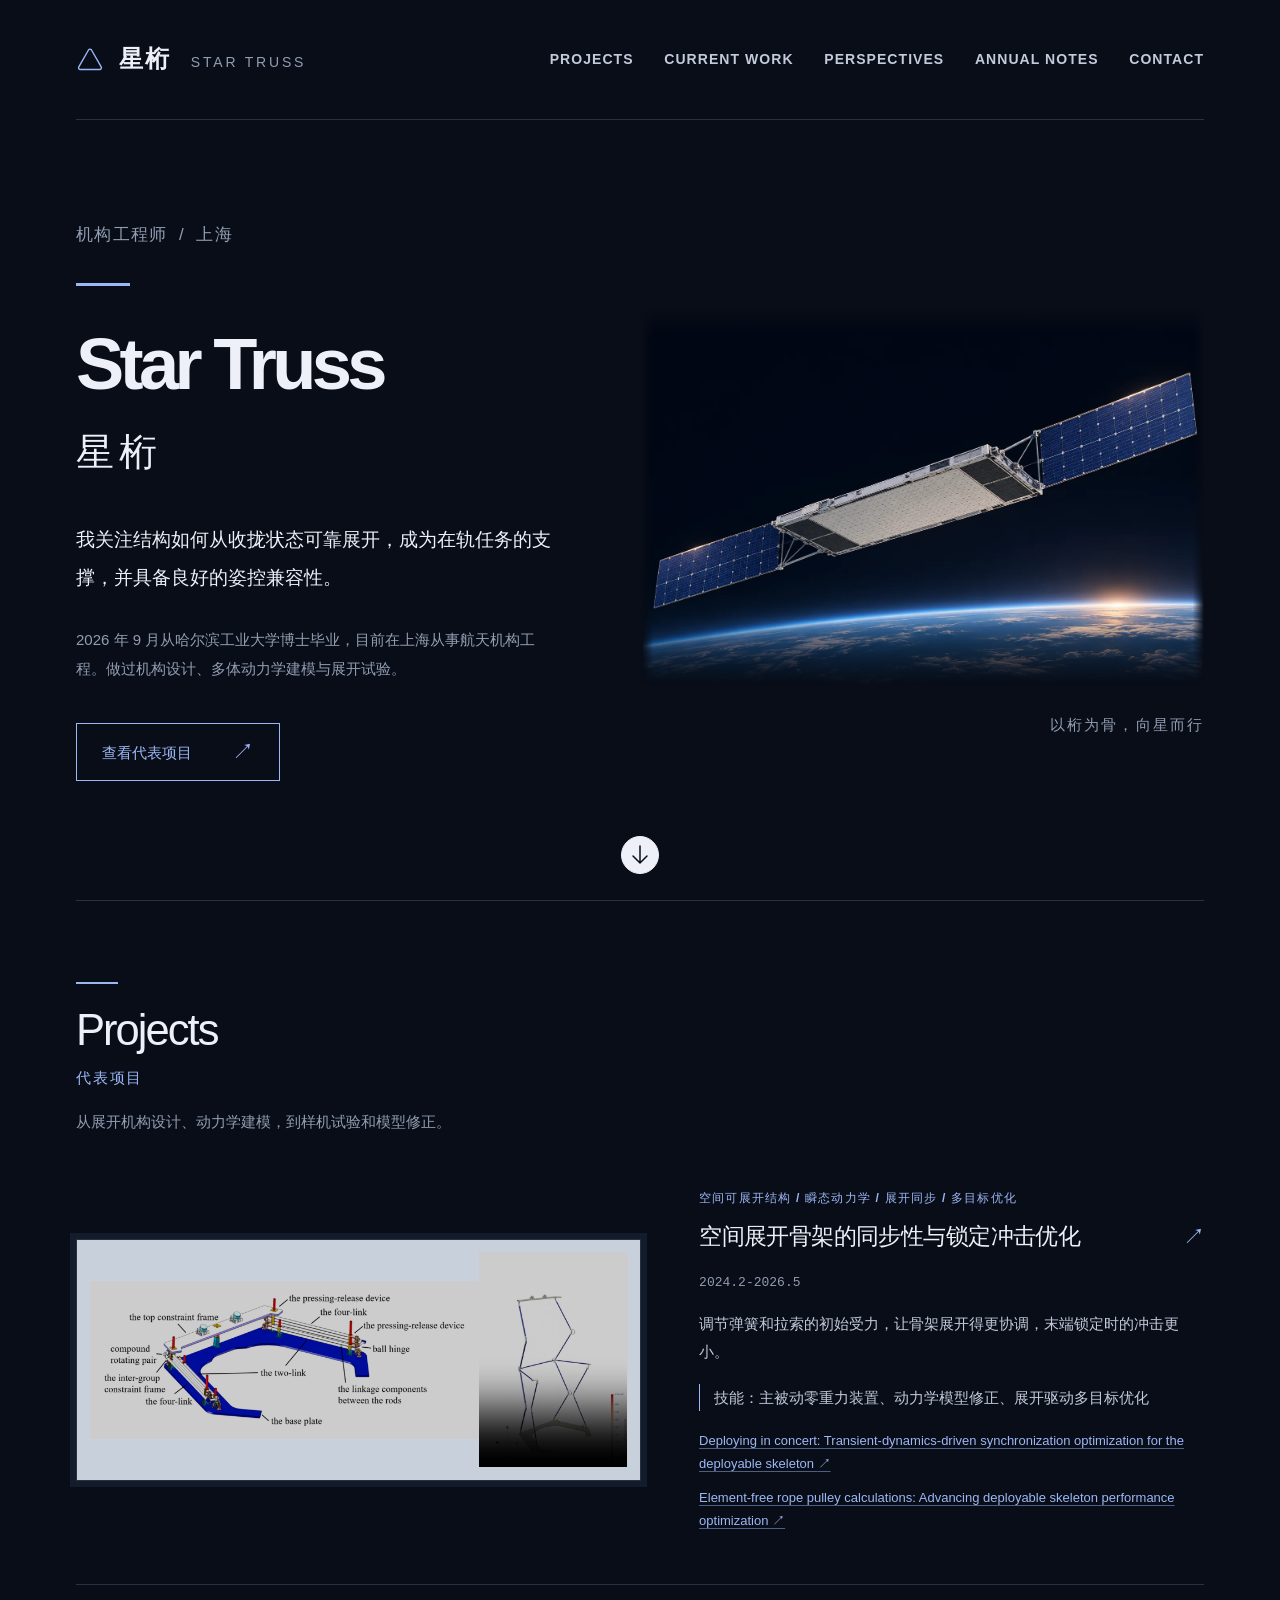
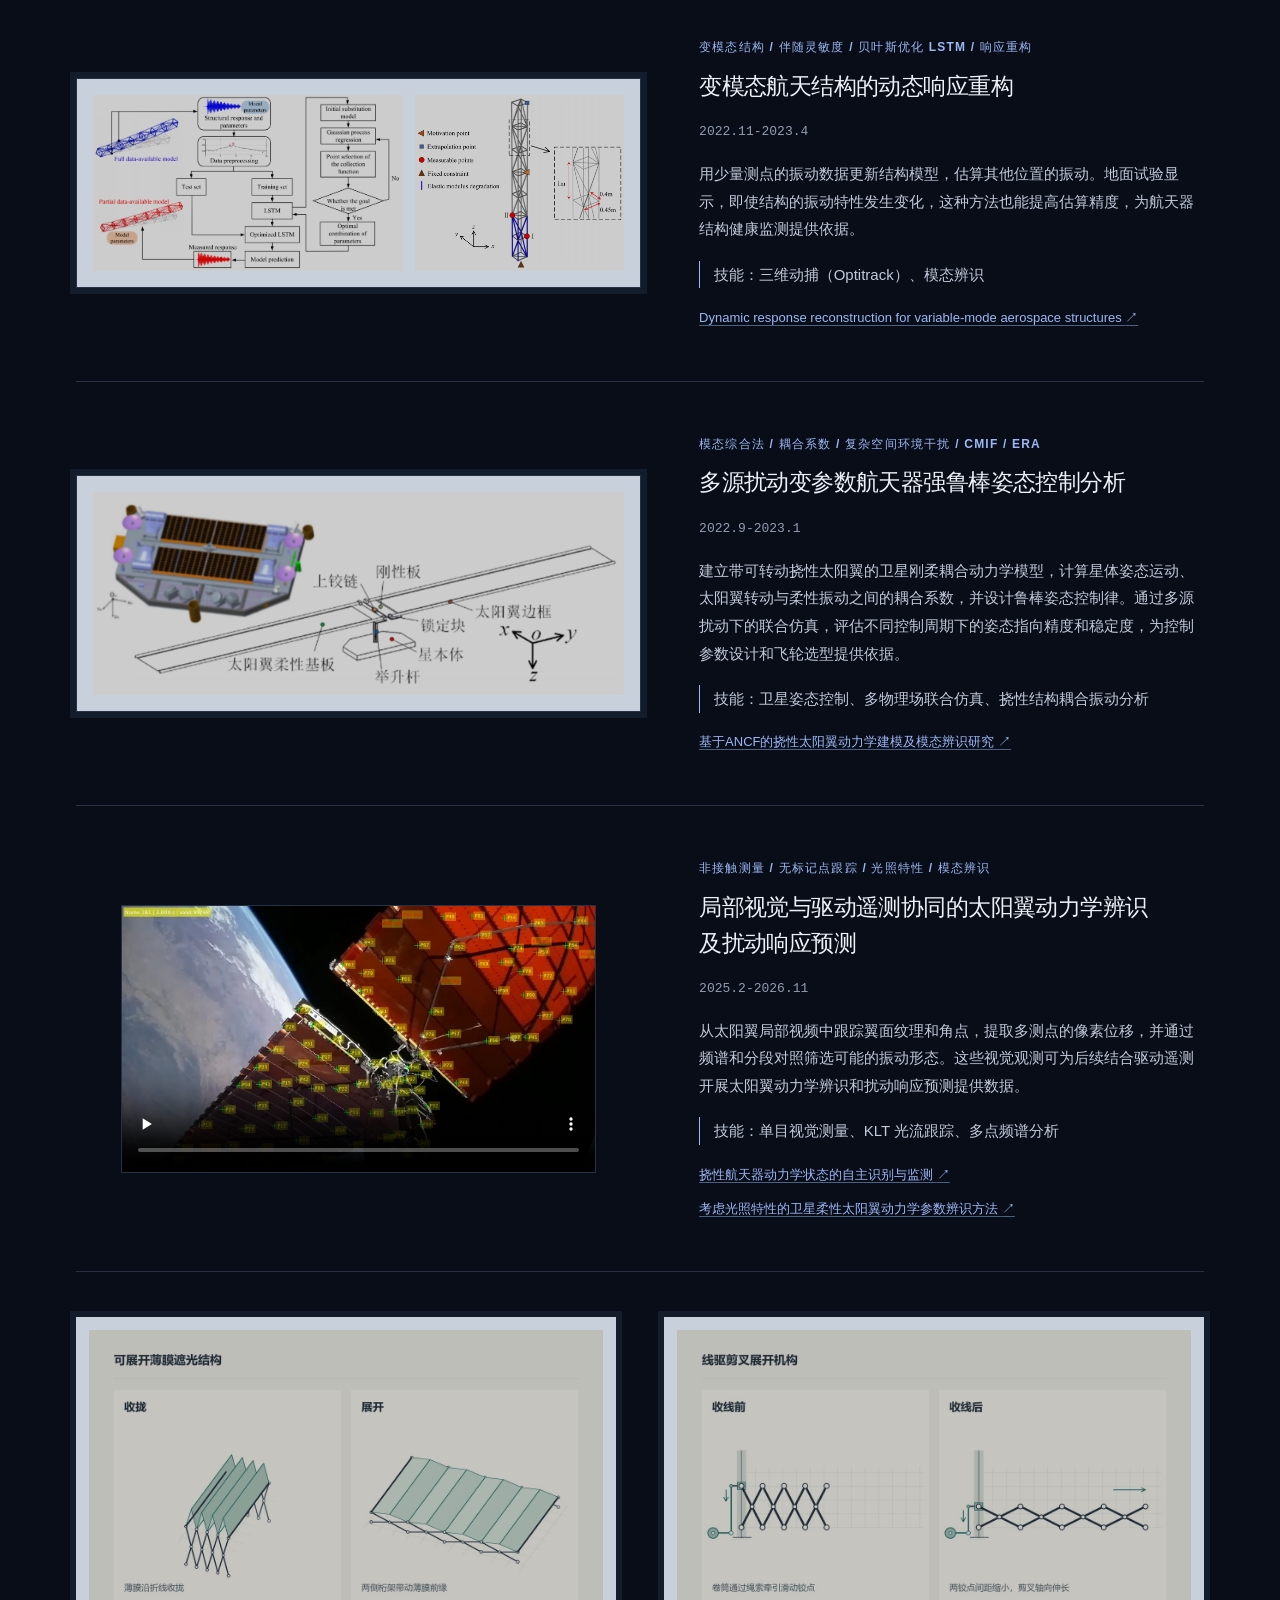
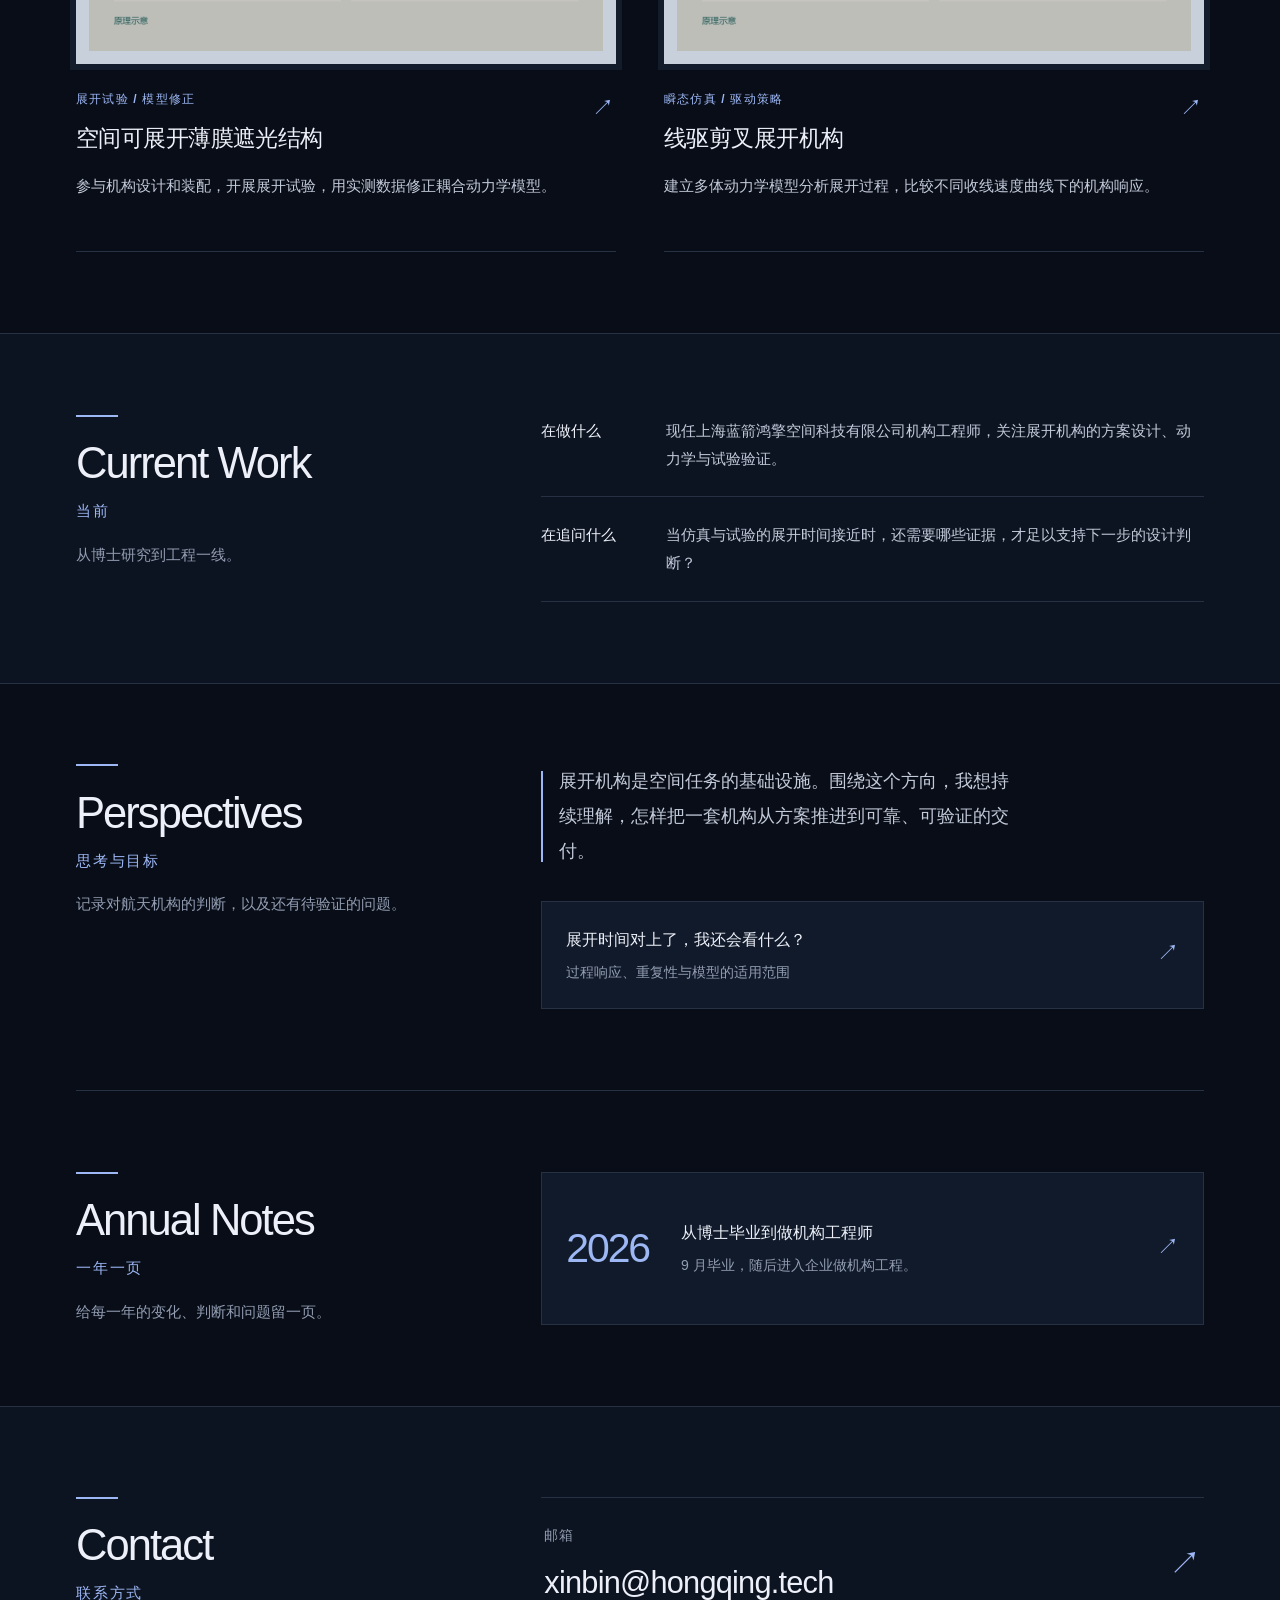
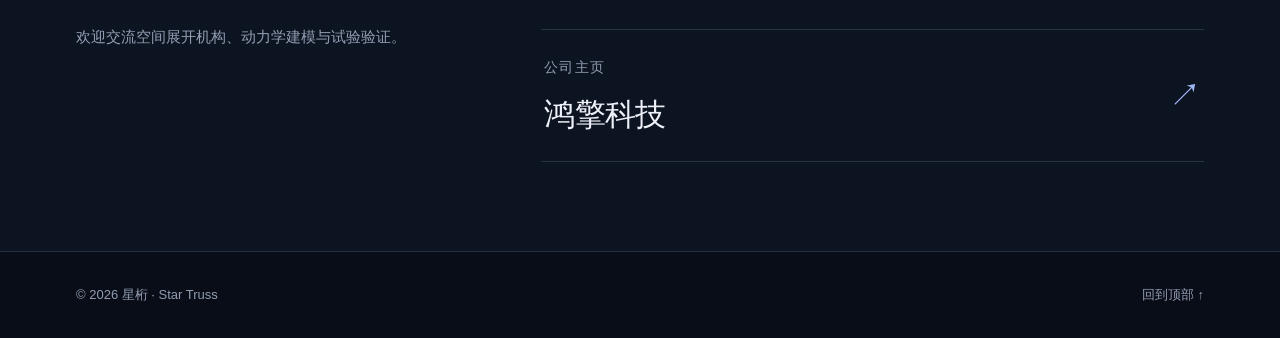
==== commit 0de6b279: "Refine satellite cover, soften project media, and enlarge contact links" ====
--- a/index.html
+++ b/index.html
@@ -6,7 +6,7 @@
   <meta name="description" content="星桁的个人主页。空间展开机构、动力学建模、试验验证，以及一名机构工程师的年度记录。">
   <meta name="theme-color" content="#080d17">
   <link rel="canonical" href="https://startruss.github.io/">
-  <link rel="stylesheet" href="styles.css?v=dark-orbit-20261116">
+  <link rel="stylesheet" href="styles.css?v=dark-refined-20261116">
   <title>星桁 · Star Truss | 机构工程师</title>
 </head>
 <body id="top">
@@ -40,7 +40,7 @@
         <a class="button-link" href="#work">查看代表项目 <span aria-hidden="true">↗</span></a>
       </div>
       <figure class="hero-visual">
-        <img src="hero-orbit.webp" alt="航天主题概念图：展开蓝色太阳翼的卫星飞行于地球弧面之上" width="1400" height="933" fetchpriority="high">
+        <img src="hero-flat-array.webp" alt="航天主题概念图：搭载大面积太阳翼的低剖面平板卫星飞行于地球上方" width="1400" height="933" fetchpriority="high">
         <figcaption>以桁为骨，向星而行</figcaption>
       </figure>
       <a class="scroll-link" href="#work" aria-label="向下浏览代表项目"><svg viewBox="0 0 24 24" aria-hidden="true"><path d="M12 3v17M5 13l7 7 7-7" fill="none" stroke="currentColor" stroke-width="1.5" stroke-linecap="round" stroke-linejoin="round"/></svg></a>
@@ -56,7 +56,7 @@
       </div>
       <div class="project-grid">
         <article class="project-card project-card-featured project-feature-layout" aria-labelledby="skeleton-title">
-          <div class="project-image project-deployment-media">
+          <div class="project-image project-deployment-media project-media-soft">
             <img src="skeleton-mechanism.webp" alt="空间展开骨架的连杆、铰链和压紧释放装置示意图" width="1400" height="567" loading="lazy">
             <video class="project-video" controls playsinline preload="none" poster="full-scale-deployment.webp" width="736" height="1080" aria-label="全尺寸串并联骨架展开仿真">
               <source src="full-scale-deployment.mp4" type="video/mp4">
@@ -76,7 +76,7 @@
           </div>
         </article>
         <article class="project-card project-card-featured project-feature-layout" aria-labelledby="response-title">
-          <div class="project-image project-image-pair">
+          <div class="project-image project-image-pair project-media-soft">
             <img src="response-method.png" width="1559" height="887" alt="动态响应重构的方法流程，包括数据预处理、LSTM 模型训练、参数优化与响应预测。" loading="lazy">
             <img src="response-structure.png" width="832" height="698" alt="桁架结构模型及激励点、测量点、响应外推点和局部弹性模量退化位置。" loading="lazy">
           </div>
@@ -92,9 +92,8 @@
           </div>
         </article>
         <article class="project-card project-card-featured project-feature-layout" aria-labelledby="attitude-title">
-          <div class="project-image project-image-pair attitude-composite">
-            <img src="attitude-spacecraft.png" width="513" height="286" alt="卫星平台与太阳翼的三维模型" loading="lazy">
-            <img src="attitude-flexible-wing.png" width="996" height="303" alt="星本体、铰链和挠性太阳翼的连接示意图" loading="lazy">
+          <div class="project-image attitude-composite project-media-soft">
+            <img src="attitude-layout.png" width="1370" height="522" alt="上方为卫星平台三维模型，下方为星本体、铰链与挠性太阳翼连接的组合示意图" loading="lazy">
           </div>
           <div class="project-card-copy">
             <p class="eyebrow">模态综合法 / 耦合系数 / 复杂空间环境干扰 / CMIF / ERA</p>
@@ -128,7 +127,7 @@
         </article>
         <article class="project-card">
           <a class="project-link" href="film.html" aria-labelledby="film-title">
-            <div class="project-image">
+            <div class="project-image project-media-soft">
               <img src="thin-film.webp" alt="" width="1200" height="750" loading="lazy">
             </div>
             <div class="project-card-copy">
@@ -141,7 +140,7 @@
         </article>
         <article class="project-card">
           <a class="project-link" href="scissors.html" aria-labelledby="scissors-title">
-            <div class="project-image">
+            <div class="project-image project-media-soft">
               <img src="scissor-truss.webp" alt="" width="1200" height="750" loading="lazy">
             </div>
             <div class="project-card-copy">
--- a/styles.css
+++ b/styles.css
@@ -10,7 +10,7 @@
   --accent: #9db7f5;
   --accent-hover: #c2d3ff;
   --white: #101a2a;
-  --figure-paper: #e9edf4;
+  --figure-paper: #c8d0dc;
   --sans: Inter, "Segoe UI", "PingFang SC", "Hiragino Sans GB", "Microsoft YaHei", "Noto Sans CJK SC", sans-serif;
   --mono: "Cascadia Mono", Consolas, monospace;
 }
@@ -55,7 +55,7 @@
 .button-link > span { font-size: 1.4rem; line-height: 1; }
 .hero .button-link { margin-top: 2.5rem; }
 .hero-visual { min-width: 0; padding-top: 3rem; }
-.hero-visual img { width: 100%; aspect-ratio: 1.4; object-fit: cover; object-position: center; mask-image: linear-gradient(to right, transparent, #000 5%, #000 95%, transparent), linear-gradient(to bottom, transparent, #000 7%, #000 83%, transparent); mask-composite: intersect; }
+.hero-visual img { width: 100%; aspect-ratio: 1.5; object-fit: contain; object-position: center; mask-image: linear-gradient(to right, transparent, #000 2%, #000 98%, transparent), linear-gradient(to bottom, transparent, #000 7%, #000 83%, transparent); mask-composite: intersect; }
 .hero-visual figcaption { margin-top: 1.6rem; color: var(--muted); font-size: .9375rem; letter-spacing: .14em; text-align: right; }
 .scroll-link { position: absolute; bottom: 1.65rem; left: 50%; display: grid; place-items: center; width: 38px; height: 38px; border: 1px solid var(--ink); border-radius: 50%; background: var(--ink); color: var(--paper); transform: translateX(-50%); transition: background .2s ease; }
 .scroll-link svg { width: 24px; height: 24px; }
@@ -72,6 +72,8 @@
 .project-link { display: block; height: 100%; }
 .project-image { overflow: hidden; background: var(--figure-paper); }
 .project-image img { width: 100%; aspect-ratio: 1.6; object-fit: cover; }
+.project-media-soft { padding: .8rem; background: var(--figure-paper); box-shadow: 0 0 0 6px #121c2a; }
+.project-media-soft img, .project-media-soft video { filter: brightness(.8); }
 .project-card-copy { position: relative; padding: 1.5rem 2.5rem .4rem 0; }
 .project-card h3 { margin-block: .65rem 1rem; color: var(--ink); font-size: clamp(1.25rem, 1.8vw, 1.7rem); font-weight: 550; letter-spacing: -.025em; line-height: 1.55; }
 .project-card-copy > p:last-of-type, .project-card-copy > .project-summary { color: var(--body); font-size: .9375rem; }
@@ -84,17 +86,18 @@
 .project-detail-link { display: block; position: relative; padding-right: 1.7rem; }
 .project-card-featured .project-image { border: 1px solid var(--rule); }
 .project-card-featured .project-image img { aspect-ratio: auto; object-fit: contain; }
-.project-card-featured .project-image-pair { display: grid; grid-template-columns: minmax(0, var(--first-image-width, 1.475fr)) minmax(0, 1fr); align-items: center; gap: .75rem; padding: 1rem; background: #fff; }
+.project-card-featured .project-image-pair { display: grid; grid-template-columns: minmax(0, var(--first-image-width, 1.475fr)) minmax(0, 1fr); align-items: center; gap: .75rem; padding: 1rem; background: var(--figure-paper); }
 .project-video { display: block; width: 100%; height: auto; background: #05080e; }
-.project-deployment-media { display: grid; grid-template-columns: minmax(0, 72.4fr) minmax(0, 27.6fr); grid-template-rows: minmax(0, 1fr); align-items: center; aspect-ratio: 1400 / 567; background: #fff; }
+.project-deployment-media { display: grid; grid-template-columns: minmax(0, 72.4fr) minmax(0, 27.6fr); grid-template-rows: minmax(0, 1fr); align-items: center; aspect-ratio: 1400 / 600; background: var(--figure-paper); }
 .project-deployment-media .project-video { height: 100%; background: #fff; object-fit: contain; }
-.project-tracking-media { width: 100%; justify-self: center; }
+.project-tracking-media { width: 84%; max-width: 600px; justify-self: center; }
 .project-tracking-card h3 { text-wrap: wrap; }
 .project-tracking-card h3 span { white-space: nowrap; }
 .project-papers { display: grid; gap: .65rem; margin: 1.1rem 0 0; padding: 0; list-style: none; font-size: .8125rem; line-height: 1.8; }
 .project-papers a { color: var(--accent); text-decoration: underline; text-decoration-color: #4b6085; text-underline-offset: .25em; }
 .project-papers a:hover { color: var(--accent-hover); text-decoration-color: currentColor; }
-.attitude-composite { --first-image-width: .546fr; }
+.attitude-composite { padding: 1rem; }
+.project-card-featured .attitude-composite img { width: 100%; aspect-ratio: 1370 / 522; object-fit: contain; }
 .card-arrow, .entry-arrow { color: var(--accent); font-family: var(--mono); font-size: 1.35rem; }
 .card-arrow { position: absolute; top: 1.65rem; right: .15rem; }
 .project-detail-link .card-arrow { top: .15rem; right: 0; }
@@ -119,13 +122,13 @@
 .year-copy strong { line-height: 1.5; }
 .contact { border-top: 1px solid var(--rule); background: var(--soft); }
 .contact-shell, .footer-shell { display: flex; justify-content: space-between; align-items: center; gap: 2rem; }
-.contact-shell { padding-block: clamp(3.5rem, 6.3vw, 6.5rem); }
-.contact-links { display: grid; grid-template-columns: repeat(2, minmax(0, 1fr)); flex: 0 1 34rem; gap: 1rem; min-width: 0; }
-.contact-item { display: grid; grid-template-columns: minmax(0, 1fr) auto; align-items: center; gap: .4rem .65rem; min-width: 0; min-height: 92px; padding: 1.1rem 1.2rem; border: 1px solid var(--rule); background: var(--surface); color: var(--accent); font-size: .875rem; font-weight: 500; overflow-wrap: anywhere; transition: border-color .2s ease; }
-.contact-item > :first-child { grid-column: 1; color: var(--muted); font-size: .75rem; }
-.contact-item > strong { grid-column: 1; font-weight: 500; line-height: 1.5; }
-.contact-item > [aria-hidden="true"] { grid-area: 1 / 2 / span 2; font-size: 1.3rem; }
-.contact-item:hover { border-color: var(--accent); }
+.contact-shell { display: grid; grid-template-columns: minmax(0, .75fr) minmax(0, 1.28fr); align-items: start; gap: clamp(2rem, 6vw, 6rem); padding-block: clamp(4rem, 7vw, 7rem); }
+.contact-links { display: grid; grid-template-columns: minmax(0, 1fr); min-width: 0; border-bottom: 1px solid var(--rule); }
+.contact-item { display: grid; grid-template-columns: minmax(0, 1fr) auto; align-items: center; gap: .65rem 1.25rem; min-width: 0; min-height: 132px; padding: 1.5rem .2rem; border-top: 1px solid var(--rule); color: var(--ink); overflow-wrap: anywhere; transition: border-color .2s ease, color .2s ease; }
+.contact-item > :first-child { grid-column: 1; color: var(--muted); font-size: .875rem; letter-spacing: .08em; }
+.contact-item > strong { grid-column: 1; font-size: clamp(1.5rem, 2.4vw, 2.25rem); font-weight: 450; line-height: 1.4; letter-spacing: -.025em; }
+.contact-item > [aria-hidden="true"] { grid-area: 1 / 2 / span 2; color: var(--accent); font-size: 2rem; }
+.contact-item:hover { border-color: var(--accent); color: var(--accent-hover); }
 .site-footer { border-top: 1px solid var(--rule); color: var(--muted); font-size: .8125rem; }
 .footer-shell { min-height: 86px; }
 
@@ -136,7 +139,7 @@
 .article-header h1::before { width: 3rem; margin-bottom: 1.6rem; }
 .article-deck { max-width: 46ch; color: var(--body); font-size: clamp(1.05rem, 1.7vw, 1.18rem); line-height: 1.9; }
 .article-figure { max-width: 54rem; margin: 0 auto 2.5rem; border: 1px solid var(--rule); background: var(--surface); }
-.article-figure img { width: 100%; background: var(--figure-paper); }
+.article-figure img { width: 100%; background: var(--figure-paper); filter: brightness(.82); }
 .article-figure figcaption { padding: .8rem 1.1rem; border-top: 1px solid var(--rule); color: var(--muted); font-size: .8125rem; }
 .project-results { margin-top: 1.5rem; }
 .media-grid { display: grid; grid-template-columns: repeat(2, minmax(0, 1fr)); gap: 1.2rem; margin-block: 1.5rem 2.5rem; }
@@ -145,8 +148,8 @@
 .media-item-wide { grid-column: 1 / -1; }
 .media-item > a { display: block; }
 .media-item img, .media-item video { display: block; width: 100%; }
-.media-item img { background: var(--figure-paper); }
-.media-item video { aspect-ratio: 16 / 9; background: #05080e; object-fit: contain; }
+.media-item img { background: var(--figure-paper); filter: brightness(.82); }
+.media-item video { aspect-ratio: 16 / 9; background: #05080e; object-fit: contain; filter: brightness(.82); }
 .media-item figcaption { padding: .8rem 1rem; border-top: 1px solid var(--rule); color: var(--muted); font-size: .8125rem; line-height: 1.7; }
 .media-item figcaption strong { color: var(--ink); font-weight: 500; }
 .media-item figcaption a { display: inline-block; margin-inline-start: .3em; }
@@ -206,12 +209,12 @@
   .hero-desc { font-size: .9375rem; }
   .hero .button-link { margin-top: 1.8rem; }
   .hero-visual { padding-top: 2rem; }
-  .hero-visual img { aspect-ratio: 1.05; object-fit: cover; }
+  .hero-visual img { aspect-ratio: 1.05; object-fit: contain; }
   .project-feature-layout { gap: 2rem; }
   .project-card h3 { font-size: 1.25rem; }
   .section-pair { grid-template-columns: minmax(0, .75fr) minmax(0, 1.2fr); gap: 2.2rem; }
-  .contact-shell { flex-direction: column; gap: 2rem; }
-  .contact-links { flex-basis: auto; width: 100%; }
+  .contact-shell { grid-template-columns: minmax(0, 1fr); gap: 2.5rem; }
+  .contact-links { width: 100%; }
 }
 @media (max-width: 700px) {
   .shell, .article { width: calc(100% - 3rem); }
@@ -247,6 +250,8 @@
   .project-card-copy > .project-summary, .project-card-copy > p:last-of-type { font-size: .875rem; }
   .project-card-copy > .project-skills { font-size: .8125rem; }
   .project-card-featured .project-image-pair { grid-template-columns: minmax(0, 1fr); gap: .8rem; padding: .75rem; }
+  .project-media-soft, .attitude-composite { padding: .65rem; box-shadow: 0 0 0 4px #121c2a; }
+  .project-tracking-media { width: 100%; max-width: 480px; }
   .project-papers { font-size: .75rem; }
   .card-arrow { top: 1.6rem; }
   .section-pair { grid-template-columns: 1fr; gap: 2rem; }
@@ -258,6 +263,8 @@
   .entry-desc, .year-copy > span { font-size: .75rem; }
   .year-number { font-size: 1.8rem; }
   .contact-shell { padding-block: 3.5rem; }
+  .contact-item { min-height: 122px; padding-block: 1.4rem; }
+  .contact-item > strong { font-size: clamp(1.25rem, 5.7vw, 1.8rem); }
   .footer-shell { gap: 1rem; min-height: 78px; font-size: .6875rem; }
   .media-grid-videos { grid-template-columns: repeat(2, minmax(0, 1fr)); }
   .article-header { margin-top: 2.5rem; }
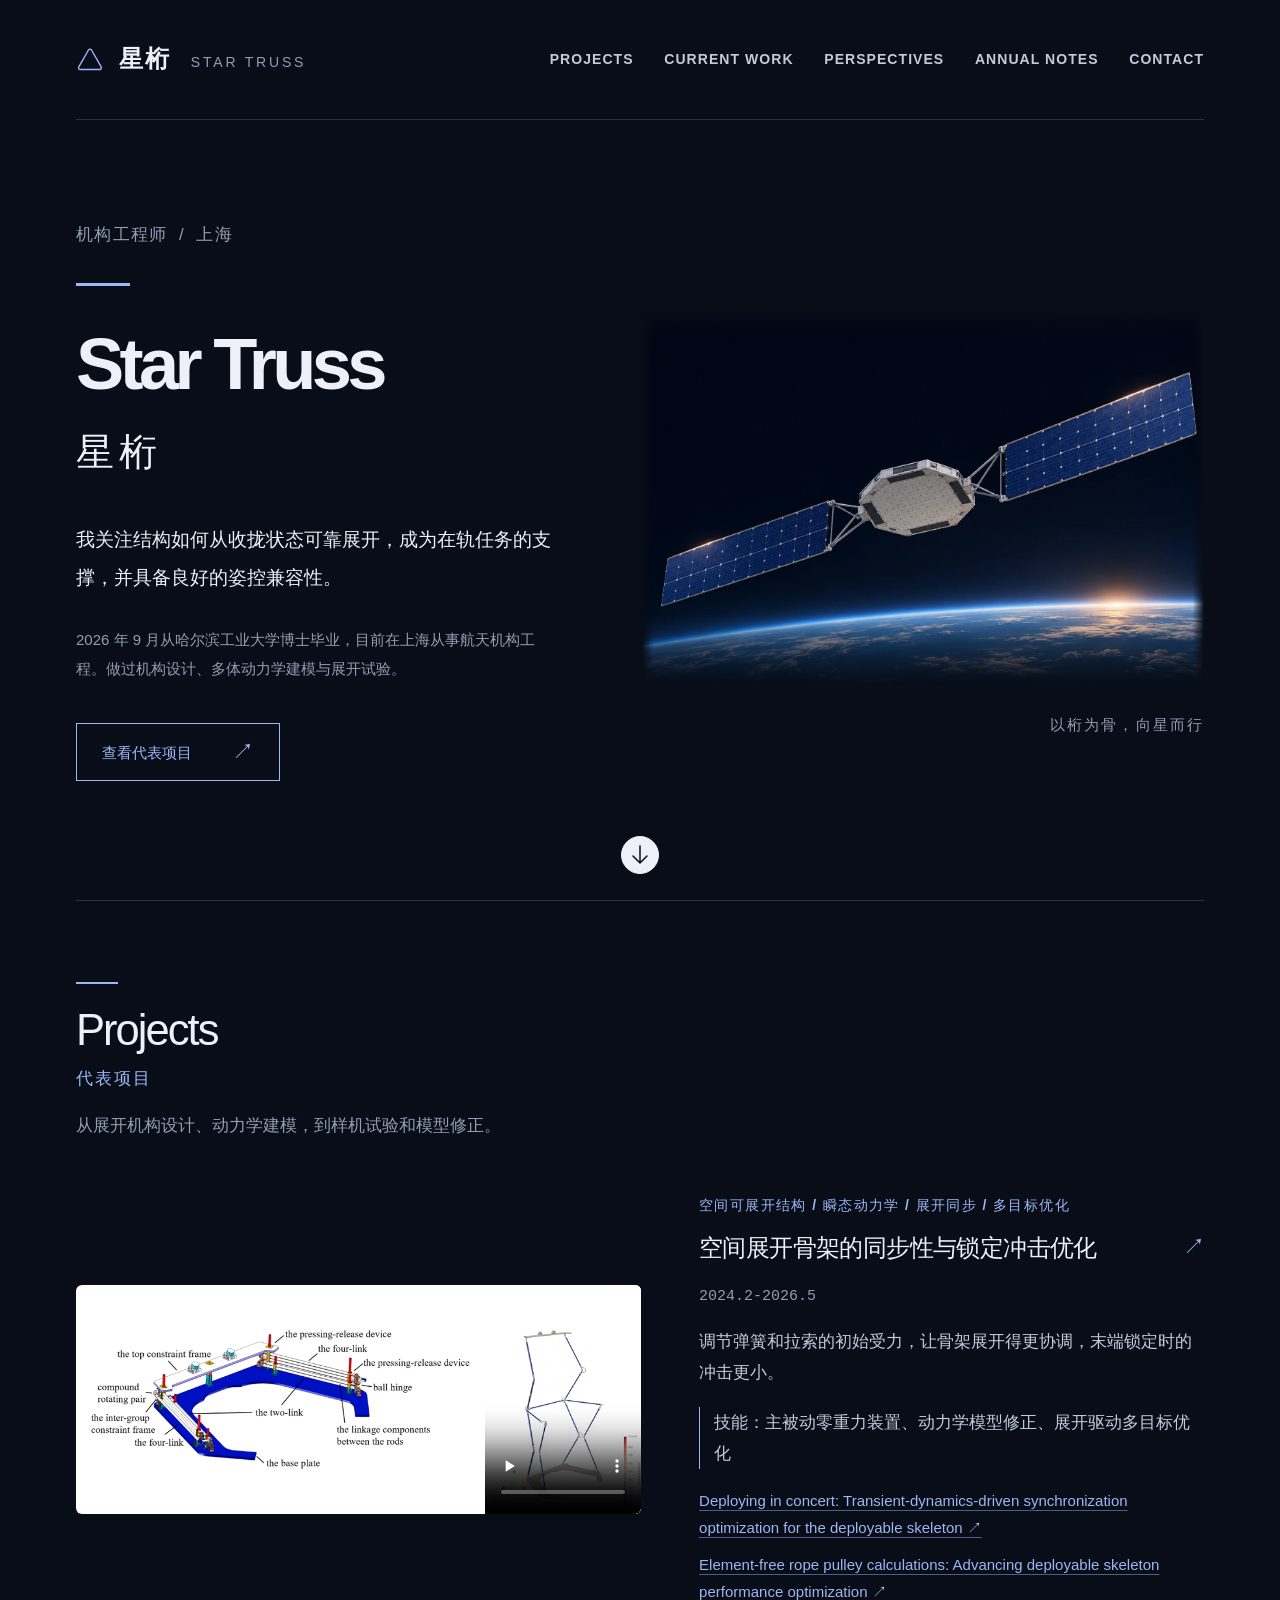
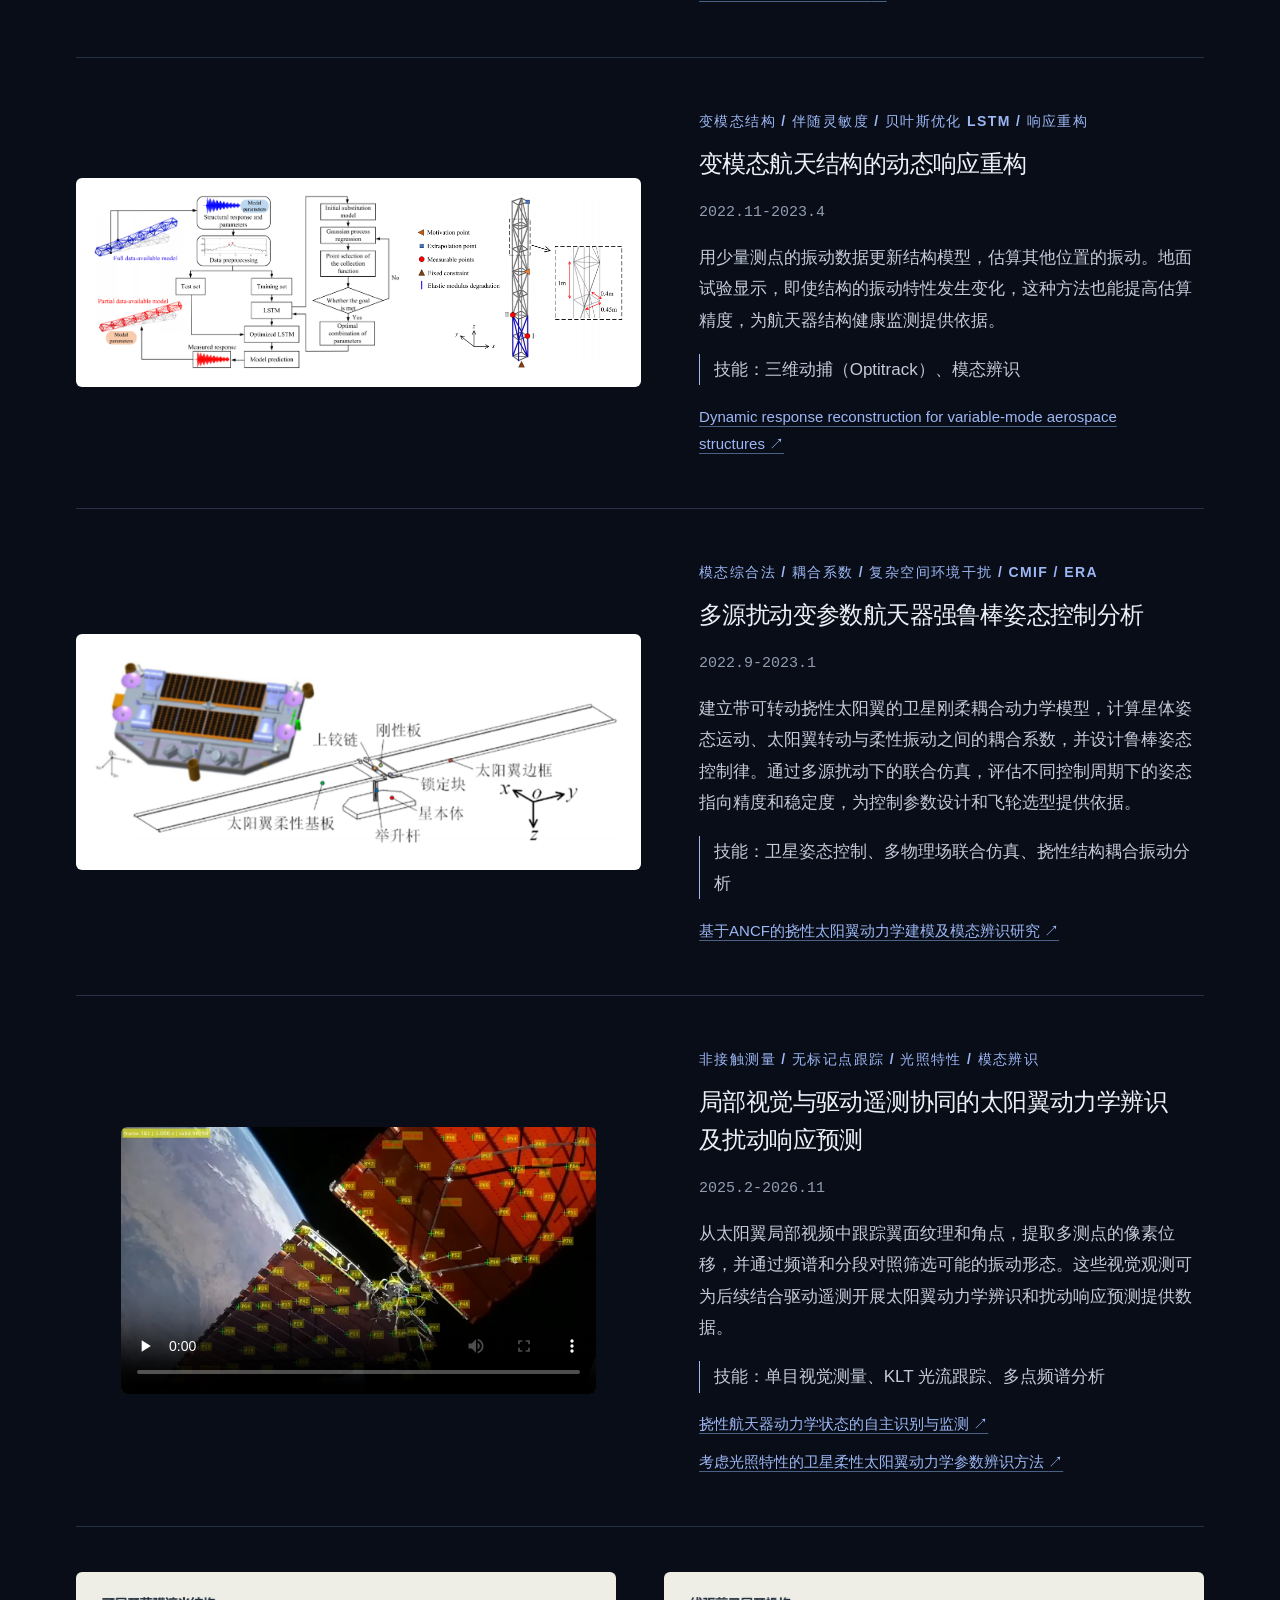
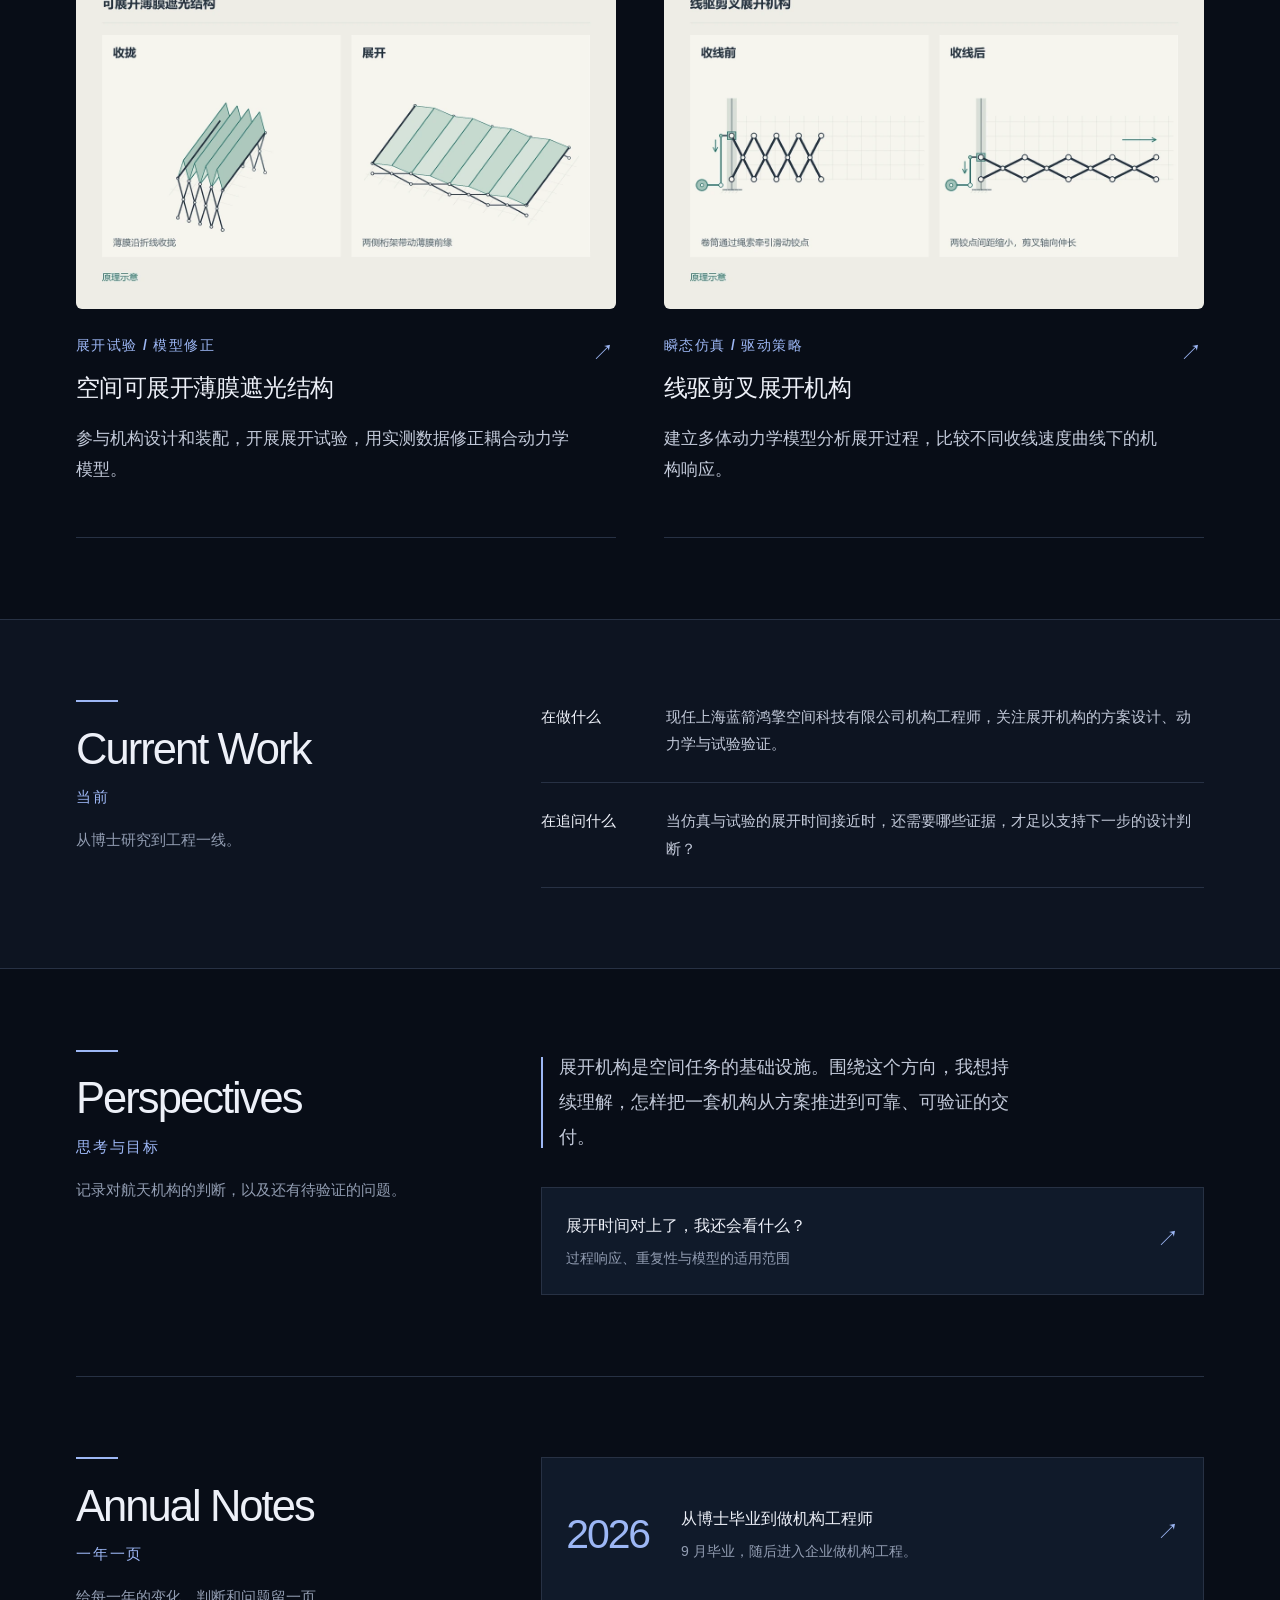
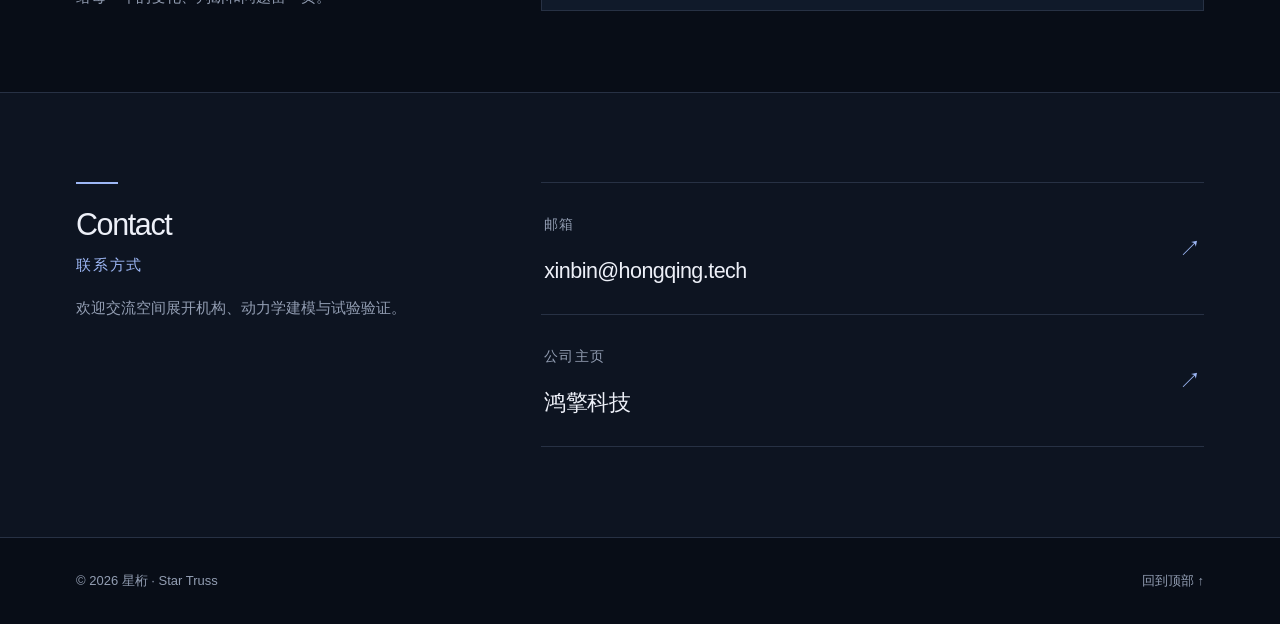
==== commit 3fea71df: "Refine satellite hero and restore white project figures" ====
--- a/index.html
+++ b/index.html
@@ -1,245 +1,245 @@
-<!doctype html>
-<html lang="zh-CN">
-<head>
-  <meta charset="utf-8">
-  <meta name="viewport" content="width=device-width, initial-scale=1">
-  <meta name="description" content="星桁的个人主页。空间展开机构、动力学建模、试验验证，以及一名机构工程师的年度记录。">
-  <meta name="theme-color" content="#080d17">
-  <link rel="canonical" href="https://startruss.github.io/">
-  <link rel="stylesheet" href="styles.css?v=dark-refined-20261116">
-  <title>星桁 · Star Truss | 机构工程师</title>
-</head>
-<body id="top">
-  <a class="skip-link" href="#content">跳到正文</a>
-  <header class="site-header">
-    <div class="shell nav-shell">
-      <a class="brand" href="index.html" aria-label="星桁首页">
-        <svg class="brand-mark" viewBox="0 0 32 32" aria-hidden="true"><path d="M14.3 5.7 3.2 25a2 2 0 0 0 1.7 3h22.2a2 2 0 0 0 1.7-3L17.7 5.7a2 2 0 0 0-3.4 0Z" fill="none" stroke="currentColor" stroke-width="1.6" stroke-linejoin="round"/></svg>
-        <span>星桁 <span class="brand-en">STAR TRUSS</span></span>
-      </a>
-      <nav class="nav-links" lang="en" aria-label="Primary navigation">
-        <a href="#work">Projects</a>
-        <a href="#now">Current Work</a>
-        <a href="#thinking">Perspectives</a>
-        <a href="#years">Annual Notes</a>
-        <a href="#contact">Contact</a>
-      </nav>
-    </div>
-  </header>
-
-  <main id="content">
-    <section class="shell hero" aria-labelledby="intro-heading">
-      <div class="hero-copy">
-        <p class="eyebrow hero-role">机构工程师<span aria-hidden="true"> / </span>上海</p>
-        <h1 id="intro-heading">
-          <span class="hero-name" lang="en">Star Truss</span>
-          <span class="hero-name-zh" lang="zh-CN">星桁</span>
-        </h1>
-        <p class="hero-lead">我关注结构如何从收拢状态可靠展开，成为在轨任务的支撑，并具备良好的姿控兼容性。</p>
-        <p class="hero-desc">2026 年 9 月从哈尔滨工业大学博士毕业，目前在上海从事航天机构工程。做过机构设计、多体动力学建模与展开试验。</p>
-        <a class="button-link" href="#work">查看代表项目 <span aria-hidden="true">↗</span></a>
-      </div>
-      <figure class="hero-visual">
-        <img src="hero-flat-array.webp" alt="航天主题概念图：搭载大面积太阳翼的低剖面平板卫星飞行于地球上方" width="1400" height="933" fetchpriority="high">
-        <figcaption>以桁为骨，向星而行</figcaption>
-      </figure>
-      <a class="scroll-link" href="#work" aria-label="向下浏览代表项目"><svg viewBox="0 0 24 24" aria-hidden="true"><path d="M12 3v17M5 13l7 7 7-7" fill="none" stroke="currentColor" stroke-width="1.5" stroke-linecap="round" stroke-linejoin="round"/></svg></a>
-    </section>
-
-    <section id="work" class="shell section" aria-labelledby="work-heading">
-      <div class="section-intro">
-        <h2 id="work-heading">
-          <span class="section-title-en" lang="en">Projects</span>
-          <span class="section-title-zh">代表项目</span>
-        </h2>
-        <p>从展开机构设计、动力学建模，到样机试验和模型修正。</p>
-      </div>
-      <div class="project-grid">
-        <article class="project-card project-card-featured project-feature-layout" aria-labelledby="skeleton-title">
-          <div class="project-image project-deployment-media project-media-soft">
-            <img src="skeleton-mechanism.webp" alt="空间展开骨架的连杆、铰链和压紧释放装置示意图" width="1400" height="567" loading="lazy">
-            <video class="project-video" controls playsinline preload="none" poster="full-scale-deployment.webp" width="736" height="1080" aria-label="全尺寸串并联骨架展开仿真">
-              <source src="full-scale-deployment.mp4" type="video/mp4">
-              <a href="full-scale-deployment.mp4">查看骨架展开视频</a>
-            </video>
-          </div>
-          <div class="project-card-copy">
-            <p class="eyebrow">空间可展开结构 / 瞬态动力学 / 展开同步 / 多目标优化</p>
-            <h3 id="skeleton-title"><a class="project-detail-link" href="deployment-optimization.html">空间展开骨架的同步性与锁定冲击优化 <span class="card-arrow" aria-hidden="true">↗</span></a></h3>
-            <p class="project-period"><time datetime="2024-02">2024.2</time>-<time datetime="2026-05">2026.5</time></p>
-            <p class="project-summary">调节弹簧和拉索的初始受力，让骨架展开得更协调，末端锁定时的冲击更小。</p>
-            <p class="project-skills"><strong>技能：</strong>主被动零重力装置、动力学模型修正、展开驱动多目标优化</p>
-            <ul class="project-papers" aria-label="相关论文">
-              <li><a href="https://doi.org/10.1016/j.ast.2026.113647" lang="en">Deploying in concert: Transient-dynamics-driven synchronization optimization for the deployable skeleton <span aria-hidden="true">↗</span></a></li>
-              <li><a href="https://doi.org/10.1016/j.rineng.2025.106915" lang="en">Element-free rope pulley calculations: Advancing deployable skeleton performance optimization <span aria-hidden="true">↗</span></a></li>
-            </ul>
-          </div>
-        </article>
-        <article class="project-card project-card-featured project-feature-layout" aria-labelledby="response-title">
-          <div class="project-image project-image-pair project-media-soft">
-            <img src="response-method.png" width="1559" height="887" alt="动态响应重构的方法流程，包括数据预处理、LSTM 模型训练、参数优化与响应预测。" loading="lazy">
-            <img src="response-structure.png" width="832" height="698" alt="桁架结构模型及激励点、测量点、响应外推点和局部弹性模量退化位置。" loading="lazy">
-          </div>
-          <div class="project-card-copy">
-            <p class="eyebrow">变模态结构 / 伴随灵敏度 / 贝叶斯优化 LSTM / 响应重构</p>
-            <h3 id="response-title">变模态航天结构的动态响应重构</h3>
-            <p class="project-period"><time datetime="2022-11">2022.11</time>-<time datetime="2023-04">2023.4</time></p>
-            <p class="project-summary">用少量测点的振动数据更新结构模型，估算其他位置的振动。地面试验显示，即使结构的振动特性发生变化，这种方法也能提高估算精度，为航天器结构健康监测提供依据。</p>
-            <p class="project-skills"><strong>技能：</strong>三维动捕（Optitrack）、模态辨识</p>
-            <ul class="project-papers" aria-label="相关论文">
-              <li><a href="https://doi.org/10.1016/j.ast.2025.110170" lang="en">Dynamic response reconstruction for variable-mode aerospace structures <span aria-hidden="true">↗</span></a></li>
-            </ul>
-          </div>
-        </article>
-        <article class="project-card project-card-featured project-feature-layout" aria-labelledby="attitude-title">
-          <div class="project-image attitude-composite project-media-soft">
-            <img src="attitude-layout.png" width="1370" height="522" alt="上方为卫星平台三维模型，下方为星本体、铰链与挠性太阳翼连接的组合示意图" loading="lazy">
-          </div>
-          <div class="project-card-copy">
-            <p class="eyebrow">模态综合法 / 耦合系数 / 复杂空间环境干扰 / CMIF / ERA</p>
-            <h3 id="attitude-title">多源扰动变参数航天器强鲁棒姿态控制分析</h3>
-            <p class="project-period"><time datetime="2022-09">2022.9</time>-<time datetime="2023-01">2023.1</time></p>
-            <p class="project-summary">建立带可转动挠性太阳翼的卫星刚柔耦合动力学模型，计算星体姿态运动、太阳翼转动与柔性振动之间的耦合系数，并设计鲁棒姿态控制律。通过多源扰动下的联合仿真，评估不同控制周期下的姿态指向精度和稳定度，为控制参数设计和飞轮选型提供依据。</p>
-            <p class="project-skills"><strong>技能：</strong>卫星姿态控制、多物理场联合仿真、挠性结构耦合振动分析</p>
-            <ul class="project-papers" aria-label="相关论文">
-              <li><a href="https://aca.spacejournal.cn/article/doi/10.3969/j.issn.1674-1579.2024.01.008">基于ANCF的挠性太阳翼动力学建模及模态辨识研究 <span aria-hidden="true">↗</span></a></li>
-            </ul>
-          </div>
-        </article>
-        <article class="project-card project-card-featured project-feature-layout project-tracking-card" aria-labelledby="solar-array-tracking-title">
-          <div class="project-image project-tracking-media">
-            <video class="project-video" controls playsinline preload="none" poster="solar-array-tracking.webp" width="1280" height="720" aria-label="太阳翼局部视频的无标记点跟踪动画">
-              <source src="solar-array-tracking.mp4" type="video/mp4">
-              <a href="solar-array-tracking.mp4">查看太阳翼跟踪动画</a>
-            </video>
-          </div>
-          <div class="project-card-copy">
-            <p class="eyebrow">非接触测量 / 无标记点跟踪 / 光照特性 / 模态辨识</p>
-            <h3 id="solar-array-tracking-title">局部视觉与驱动遥测协同的<span>太阳翼动力学辨识</span><br>及扰动响应预测</h3>
-            <p class="project-period"><time datetime="2025-02">2025.2</time>-<time datetime="2026-11">2026.11</time></p>
-            <p class="project-summary">从太阳翼局部视频中跟踪翼面纹理和角点，提取多测点的像素位移，并通过频谱和分段对照筛选可能的振动形态。这些视觉观测可为后续结合驱动遥测开展太阳翼动力学辨识和扰动响应预测提供数据。</p>
-            <p class="project-skills"><strong>技能：</strong>单目视觉测量、KLT 光流跟踪、多点频谱分析</p>
-            <ul class="project-papers" aria-label="相关论文">
-              <li><a href="https://www.yhxb.org.cn/thesisDetails#10.3873/j.issn.1000-1328.2025.02.007">挠性航天器动力学状态的自主识别与监测 <span aria-hidden="true">↗</span></a></li>
-              <li><a href="https://www.yhxb.org.cn/thesisDetails#10.3873/j.issn.1000-1328.2025.08.017">考虑光照特性的卫星柔性太阳翼动力学参数辨识方法 <span aria-hidden="true">↗</span></a></li>
-            </ul>
-          </div>
-        </article>
-        <article class="project-card">
-          <a class="project-link" href="film.html" aria-labelledby="film-title">
-            <div class="project-image project-media-soft">
-              <img src="thin-film.webp" alt="" width="1200" height="750" loading="lazy">
-            </div>
-            <div class="project-card-copy">
-              <p class="eyebrow">展开试验 / 模型修正</p>
-              <h3 id="film-title">空间可展开薄膜遮光结构</h3>
-              <p>参与机构设计和装配，开展展开试验，用实测数据修正耦合动力学模型。</p>
-              <span class="card-arrow" aria-hidden="true">↗</span>
-            </div>
-          </a>
-        </article>
-        <article class="project-card">
-          <a class="project-link" href="scissors.html" aria-labelledby="scissors-title">
-            <div class="project-image project-media-soft">
-              <img src="scissor-truss.webp" alt="" width="1200" height="750" loading="lazy">
-            </div>
-            <div class="project-card-copy">
-              <p class="eyebrow">瞬态仿真 / 驱动策略</p>
-              <h3 id="scissors-title">线驱剪叉展开机构</h3>
-              <p>建立多体动力学模型分析展开过程，比较不同收线速度曲线下的机构响应。</p>
-              <span class="card-arrow" aria-hidden="true">↗</span>
-            </div>
-          </a>
-        </article>
-      </div>
-    </section>
-
-    <section id="now" class="section section-tinted" aria-labelledby="now-heading">
-      <div class="shell section-pair">
-        <div class="section-intro">
-          <h2 id="now-heading">
-            <span class="section-title-en" lang="en">Current Work</span>
-            <span class="section-title-zh">当前</span>
-          </h2>
-          <p>从博士研究到工程一线。</p>
-        </div>
-        <div class="section-content">
-          <dl class="now-list">
-            <div>
-              <dt>在做什么</dt>
-              <dd>现任上海蓝箭鸿擎空间科技有限公司机构工程师，关注展开机构的方案设计、动力学与试验验证。</dd>
-            </div>
-            <div>
-              <dt>在追问什么</dt>
-              <dd>当仿真与试验的展开时间接近时，还需要哪些证据，才足以支持下一步的设计判断？</dd>
-            </div>
-          </dl>
-        </div>
-      </div>
-    </section>
-
-    <section id="thinking" class="shell section section-pair" aria-labelledby="thinking-heading">
-      <div class="section-intro">
-        <h2 id="thinking-heading">
-          <span class="section-title-en" lang="en">Perspectives</span>
-          <span class="section-title-zh">思考与目标</span>
-        </h2>
-        <p>记录对航天机构的判断，以及还有待验证的问题。</p>
-      </div>
-      <div class="section-content">
-        <p class="section-lead key-statement">展开机构是空间任务的基础设施。围绕这个方向，我想持续理解，怎样把一套机构从方案推进到可靠、可验证的交付。</p>
-        <a class="entry-link" href="deployment-evidence.html">
-          <span><strong>展开时间对上了，我还会看什么？</strong><span class="entry-desc">过程响应、重复性与模型的适用范围</span></span>
-          <span class="entry-arrow" aria-hidden="true">↗</span>
-        </a>
-      </div>
-    </section>
-
-    <section id="years" class="shell section section-pair" aria-labelledby="years-heading">
-      <div class="section-intro">
-        <h2 id="years-heading">
-          <span class="section-title-en" lang="en">Annual Notes</span>
-          <span class="section-title-zh">一年一页</span>
-        </h2>
-        <p>给每一年的变化、判断和问题留一页。</p>
-      </div>
-      <a class="year-card" href="2026.html">
-        <span class="year-number">2026</span>
-        <span class="year-copy"><strong>从博士毕业到做机构工程师</strong><span>9 月毕业，随后进入企业做机构工程。</span></span>
-        <span class="entry-arrow" aria-hidden="true">↗</span>
-      </a>
-    </section>
-
-    <section id="contact" class="contact" aria-labelledby="contact-heading">
-      <div class="shell contact-shell">
-        <div class="section-intro">
-          <h2 id="contact-heading">
-            <span class="section-title-en" lang="en">Contact</span>
-            <span class="section-title-zh">联系方式</span>
-          </h2>
-          <p>欢迎交流空间展开机构、动力学建模与试验验证。</p>
-        </div>
-        <div class="contact-links">
-          <a class="contact-item" href="mailto:xinbin@hongqing.tech">
-            <span>邮箱</span>
-            <strong>xinbin@hongqing.tech</strong>
-            <span aria-hidden="true">↗</span>
-          </a>
-          <a class="contact-item" href="https://www.hongqing.tech/">
-            <span>公司主页</span>
-            <strong>鸿擎科技</strong>
-            <span aria-hidden="true">↗</span>
-          </a>
-        </div>
-      </div>
-    </section>
-  </main>
-
-  <footer class="site-footer">
-    <div class="shell footer-shell">
-      <span>© 2026 星桁 <span aria-hidden="true">·</span> Star Truss</span>
-      <a href="#top">回到顶部 <span aria-hidden="true">↑</span></a>
-    </div>
-  </footer>
-</body>
-</html>
+<!doctype html>
+<html lang="zh-CN">
+<head>
+  <meta charset="utf-8">
+  <meta name="viewport" content="width=device-width, initial-scale=1">
+  <meta name="description" content="星桁的个人主页。空间展开机构、动力学建模、试验验证，以及一名机构工程师的年度记录。">
+  <meta name="theme-color" content="#080d17">
+  <link rel="canonical" href="https://startruss.github.io/">
+  <link rel="stylesheet" href="styles.css?v=white-figures-20261116">
+  <title>星桁 · Star Truss | 机构工程师</title>
+</head>
+<body id="top">
+  <a class="skip-link" href="#content">跳到正文</a>
+  <header class="site-header">
+    <div class="shell nav-shell">
+      <a class="brand" href="index.html" aria-label="星桁首页">
+        <svg class="brand-mark" viewBox="0 0 32 32" aria-hidden="true"><path d="M14.3 5.7 3.2 25a2 2 0 0 0 1.7 3h22.2a2 2 0 0 0 1.7-3L17.7 5.7a2 2 0 0 0-3.4 0Z" fill="none" stroke="currentColor" stroke-width="1.6" stroke-linejoin="round"/></svg>
+        <span>星桁 <span class="brand-en">STAR TRUSS</span></span>
+      </a>
+      <nav class="nav-links" lang="en" aria-label="Primary navigation">
+        <a href="#work">Projects</a>
+        <a href="#now">Current Work</a>
+        <a href="#thinking">Perspectives</a>
+        <a href="#years">Annual Notes</a>
+        <a href="#contact">Contact</a>
+      </nav>
+    </div>
+  </header>
+
+  <main id="content">
+    <section class="shell hero" aria-labelledby="intro-heading">
+      <div class="hero-copy">
+        <p class="eyebrow hero-role">机构工程师<span aria-hidden="true"> / </span>上海</p>
+        <h1 id="intro-heading">
+          <span class="hero-name" lang="en">Star Truss</span>
+          <span class="hero-name-zh" lang="zh-CN">星桁</span>
+        </h1>
+        <p class="hero-lead">我关注结构如何从收拢状态可靠展开，成为在轨任务的支撑，并具备良好的姿控兼容性。</p>
+        <p class="hero-desc">2026 年 9 月从哈尔滨工业大学博士毕业，目前在上海从事航天机构工程。做过机构设计、多体动力学建模与展开试验。</p>
+        <a class="button-link" href="#work">查看代表项目 <span aria-hidden="true">↗</span></a>
+      </div>
+      <figure class="hero-visual">
+        <img src="hero-chamfered-bus.webp" alt="航天主题概念图：近方形四角切边的平板卫星展开双侧太阳翼，飞行于地球上方" width="1536" height="1024" fetchpriority="high">
+        <figcaption>以桁为骨，向星而行</figcaption>
+      </figure>
+      <a class="scroll-link" href="#work" aria-label="向下浏览代表项目"><svg viewBox="0 0 24 24" aria-hidden="true"><path d="M12 3v17M5 13l7 7 7-7" fill="none" stroke="currentColor" stroke-width="1.5" stroke-linecap="round" stroke-linejoin="round"/></svg></a>
+    </section>
+
+    <section id="work" class="shell section" aria-labelledby="work-heading">
+      <div class="section-intro">
+        <h2 id="work-heading">
+          <span class="section-title-en" lang="en">Projects</span>
+          <span class="section-title-zh">代表项目</span>
+        </h2>
+        <p>从展开机构设计、动力学建模，到样机试验和模型修正。</p>
+      </div>
+      <div class="project-grid">
+        <article class="project-card project-card-featured project-feature-layout" aria-labelledby="skeleton-title">
+          <div class="project-image project-deployment-media">
+            <img src="skeleton-mechanism.webp" alt="空间展开骨架的连杆、铰链和压紧释放装置示意图" width="1400" height="567" loading="lazy">
+            <video class="project-video" controls playsinline preload="none" poster="full-scale-deployment.webp" width="736" height="1080" aria-label="全尺寸串并联骨架展开仿真">
+              <source src="full-scale-deployment.mp4" type="video/mp4">
+              <a href="full-scale-deployment.mp4">查看骨架展开视频</a>
+            </video>
+          </div>
+          <div class="project-card-copy">
+            <p class="eyebrow">空间可展开结构 / 瞬态动力学 / 展开同步 / 多目标优化</p>
+            <h3 id="skeleton-title"><a class="project-detail-link" href="deployment-optimization.html">空间展开骨架的同步性与锁定冲击优化 <span class="card-arrow" aria-hidden="true">↗</span></a></h3>
+            <p class="project-period"><time datetime="2024-02">2024.2</time>-<time datetime="2026-05">2026.5</time></p>
+            <p class="project-summary">调节弹簧和拉索的初始受力，让骨架展开得更协调，末端锁定时的冲击更小。</p>
+            <p class="project-skills"><strong>技能：</strong>主被动零重力装置、动力学模型修正、展开驱动多目标优化</p>
+            <ul class="project-papers" aria-label="相关论文">
+              <li><a href="https://doi.org/10.1016/j.ast.2026.113647" lang="en">Deploying in concert: Transient-dynamics-driven synchronization optimization for the deployable skeleton&nbsp;<span aria-hidden="true">↗</span></a></li>
+              <li><a href="https://doi.org/10.1016/j.rineng.2025.106915" lang="en">Element-free rope pulley calculations: Advancing deployable skeleton performance optimization&nbsp;<span aria-hidden="true">↗</span></a></li>
+            </ul>
+          </div>
+        </article>
+        <article class="project-card project-card-featured project-feature-layout" aria-labelledby="response-title">
+          <div class="project-image project-image-pair">
+            <img src="response-method.png" width="1559" height="887" alt="动态响应重构的方法流程，包括数据预处理、LSTM 模型训练、参数优化与响应预测。" loading="lazy">
+            <img src="response-structure.png" width="832" height="698" alt="桁架结构模型及激励点、测量点、响应外推点和局部弹性模量退化位置。" loading="lazy">
+          </div>
+          <div class="project-card-copy">
+            <p class="eyebrow">变模态结构 / 伴随灵敏度 / 贝叶斯优化 LSTM / 响应重构</p>
+            <h3 id="response-title">变模态航天结构的动态响应重构</h3>
+            <p class="project-period"><time datetime="2022-11">2022.11</time>-<time datetime="2023-04">2023.4</time></p>
+            <p class="project-summary">用少量测点的振动数据更新结构模型，估算其他位置的振动。地面试验显示，即使结构的振动特性发生变化，这种方法也能提高估算精度，为航天器结构健康监测提供依据。</p>
+            <p class="project-skills"><strong>技能：</strong>三维动捕（Optitrack）、模态辨识</p>
+            <ul class="project-papers" aria-label="相关论文">
+              <li><a href="https://doi.org/10.1016/j.ast.2025.110170" lang="en">Dynamic response reconstruction for variable-mode aerospace structures&nbsp;<span aria-hidden="true">↗</span></a></li>
+            </ul>
+          </div>
+        </article>
+        <article class="project-card project-card-featured project-feature-layout" aria-labelledby="attitude-title">
+          <div class="project-image attitude-composite">
+            <img src="attitude-layout.png" width="1370" height="522" alt="上方为卫星平台三维模型，下方为星本体、铰链与挠性太阳翼连接的组合示意图" loading="lazy">
+          </div>
+          <div class="project-card-copy">
+            <p class="eyebrow">模态综合法 / 耦合系数 / 复杂空间环境干扰 / CMIF / ERA</p>
+            <h3 id="attitude-title">多源扰动变参数航天器强鲁棒姿态控制分析</h3>
+            <p class="project-period"><time datetime="2022-09">2022.9</time>-<time datetime="2023-01">2023.1</time></p>
+            <p class="project-summary">建立带可转动挠性太阳翼的卫星刚柔耦合动力学模型，计算星体姿态运动、太阳翼转动与柔性振动之间的耦合系数，并设计鲁棒姿态控制律。通过多源扰动下的联合仿真，评估不同控制周期下的姿态指向精度和稳定度，为控制参数设计和飞轮选型提供依据。</p>
+            <p class="project-skills"><strong>技能：</strong>卫星姿态控制、多物理场联合仿真、挠性结构耦合振动分析</p>
+            <ul class="project-papers" aria-label="相关论文">
+              <li><a href="https://aca.spacejournal.cn/article/doi/10.3969/j.issn.1674-1579.2024.01.008">基于ANCF的挠性太阳翼动力学建模及模态辨识研究&nbsp;<span aria-hidden="true">↗</span></a></li>
+            </ul>
+          </div>
+        </article>
+        <article class="project-card project-card-featured project-feature-layout project-tracking-card" aria-labelledby="solar-array-tracking-title">
+          <div class="project-image project-tracking-media">
+            <video class="project-video" controls playsinline preload="none" poster="solar-array-tracking.webp" width="1280" height="720" aria-label="太阳翼局部视频的无标记点跟踪动画">
+              <source src="solar-array-tracking.mp4" type="video/mp4">
+              <a href="solar-array-tracking.mp4">查看太阳翼跟踪动画</a>
+            </video>
+          </div>
+          <div class="project-card-copy">
+            <p class="eyebrow">非接触测量 / 无标记点跟踪 / 光照特性 / 模态辨识</p>
+            <h3 id="solar-array-tracking-title">局部视觉与驱动遥测协同的<span>太阳翼动力学辨识</span><br>及扰动响应预测</h3>
+            <p class="project-period"><time datetime="2025-02">2025.2</time>-<time datetime="2026-11">2026.11</time></p>
+            <p class="project-summary">从太阳翼局部视频中跟踪翼面纹理和角点，提取多测点的像素位移，并通过频谱和分段对照筛选可能的振动形态。这些视觉观测可为后续结合驱动遥测开展太阳翼动力学辨识和扰动响应预测提供数据。</p>
+            <p class="project-skills"><strong>技能：</strong>单目视觉测量、KLT 光流跟踪、多点频谱分析</p>
+            <ul class="project-papers" aria-label="相关论文">
+              <li><a href="https://www.yhxb.org.cn/thesisDetails#10.3873/j.issn.1000-1328.2025.02.007">挠性航天器动力学状态的自主识别与监测&nbsp;<span aria-hidden="true">↗</span></a></li>
+              <li><a href="https://www.yhxb.org.cn/thesisDetails#10.3873/j.issn.1000-1328.2025.08.017">考虑光照特性的卫星柔性太阳翼动力学参数辨识方法&nbsp;<span aria-hidden="true">↗</span></a></li>
+            </ul>
+          </div>
+        </article>
+        <article class="project-card">
+          <a class="project-link" href="film.html" aria-labelledby="film-title">
+            <div class="project-image">
+              <img src="thin-film.webp" alt="" width="1200" height="750" loading="lazy">
+            </div>
+            <div class="project-card-copy">
+              <p class="eyebrow">展开试验 / 模型修正</p>
+              <h3 id="film-title">空间可展开薄膜遮光结构</h3>
+              <p>参与机构设计和装配，开展展开试验，用实测数据修正耦合动力学模型。</p>
+              <span class="card-arrow" aria-hidden="true">↗</span>
+            </div>
+          </a>
+        </article>
+        <article class="project-card">
+          <a class="project-link" href="scissors.html" aria-labelledby="scissors-title">
+            <div class="project-image">
+              <img src="scissor-truss.webp" alt="" width="1200" height="750" loading="lazy">
+            </div>
+            <div class="project-card-copy">
+              <p class="eyebrow">瞬态仿真 / 驱动策略</p>
+              <h3 id="scissors-title">线驱剪叉展开机构</h3>
+              <p>建立多体动力学模型分析展开过程，比较不同收线速度曲线下的机构响应。</p>
+              <span class="card-arrow" aria-hidden="true">↗</span>
+            </div>
+          </a>
+        </article>
+      </div>
+    </section>
+
+    <section id="now" class="section section-tinted" aria-labelledby="now-heading">
+      <div class="shell section-pair">
+        <div class="section-intro">
+          <h2 id="now-heading">
+            <span class="section-title-en" lang="en">Current Work</span>
+            <span class="section-title-zh">当前</span>
+          </h2>
+          <p>从博士研究到工程一线。</p>
+        </div>
+        <div class="section-content">
+          <dl class="now-list">
+            <div>
+              <dt>在做什么</dt>
+              <dd>现任上海蓝箭鸿擎空间科技有限公司机构工程师，关注展开机构的方案设计、动力学与试验验证。</dd>
+            </div>
+            <div>
+              <dt>在追问什么</dt>
+              <dd>当仿真与试验的展开时间接近时，还需要哪些证据，才足以支持下一步的设计判断？</dd>
+            </div>
+          </dl>
+        </div>
+      </div>
+    </section>
+
+    <section id="thinking" class="shell section section-pair" aria-labelledby="thinking-heading">
+      <div class="section-intro">
+        <h2 id="thinking-heading">
+          <span class="section-title-en" lang="en">Perspectives</span>
+          <span class="section-title-zh">思考与目标</span>
+        </h2>
+        <p>记录对航天机构的判断，以及还有待验证的问题。</p>
+      </div>
+      <div class="section-content">
+        <p class="section-lead key-statement">展开机构是空间任务的基础设施。围绕这个方向，我想持续理解，怎样把一套机构从方案推进到可靠、可验证的交付。</p>
+        <a class="entry-link" href="deployment-evidence.html">
+          <span><strong>展开时间对上了，我还会看什么？</strong><span class="entry-desc">过程响应、重复性与模型的适用范围</span></span>
+          <span class="entry-arrow" aria-hidden="true">↗</span>
+        </a>
+      </div>
+    </section>
+
+    <section id="years" class="shell section section-pair" aria-labelledby="years-heading">
+      <div class="section-intro">
+        <h2 id="years-heading">
+          <span class="section-title-en" lang="en">Annual Notes</span>
+          <span class="section-title-zh">一年一页</span>
+        </h2>
+        <p>给每一年的变化、判断和问题留一页。</p>
+      </div>
+      <a class="year-card" href="2026.html">
+        <span class="year-number">2026</span>
+        <span class="year-copy"><strong>从博士毕业到做机构工程师</strong><span>9 月毕业，随后进入企业做机构工程。</span></span>
+        <span class="entry-arrow" aria-hidden="true">↗</span>
+      </a>
+    </section>
+
+    <section id="contact" class="contact" aria-labelledby="contact-heading">
+      <div class="shell contact-shell">
+        <div class="section-intro">
+          <h2 id="contact-heading">
+            <span class="section-title-en" lang="en">Contact</span>
+            <span class="section-title-zh">联系方式</span>
+          </h2>
+          <p>欢迎交流空间展开机构、动力学建模与试验验证。</p>
+        </div>
+        <div class="contact-links">
+          <a class="contact-item" href="mailto:xinbin@hongqing.tech">
+            <span>邮箱</span>
+            <strong>xinbin@hongqing.tech</strong>
+            <span aria-hidden="true">↗</span>
+          </a>
+          <a class="contact-item" href="https://www.hongqing.tech/">
+            <span>公司主页</span>
+            <strong>鸿擎科技</strong>
+            <span aria-hidden="true">↗</span>
+          </a>
+        </div>
+      </div>
+    </section>
+  </main>
+
+  <footer class="site-footer">
+    <div class="shell footer-shell">
+      <span>© 2026 星桁 <span aria-hidden="true">·</span> Star Truss</span>
+      <a href="#top">回到顶部 <span aria-hidden="true">↑</span></a>
+    </div>
+  </footer>
+</body>
+</html>
--- a/styles.css
+++ b/styles.css
@@ -1,291 +1,291 @@
-:root {
-  color-scheme: dark;
-  --paper: #080d17;
-  --soft: #0d1421;
-  --surface: #101a2a;
-  --ink: #edf0f8;
-  --body: #c3cada;
-  --muted: #929db2;
-  --rule: #273144;
-  --accent: #9db7f5;
-  --accent-hover: #c2d3ff;
-  --white: #101a2a;
-  --figure-paper: #c8d0dc;
-  --sans: Inter, "Segoe UI", "PingFang SC", "Hiragino Sans GB", "Microsoft YaHei", "Noto Sans CJK SC", sans-serif;
-  --mono: "Cascadia Mono", Consolas, monospace;
-}
-
-*, *::before, *::after { box-sizing: border-box; }
-html { scroll-behavior: smooth; scroll-padding-top: 2rem; }
-body { margin: 0; background: var(--paper); color: var(--ink); font: 16px/1.85 var(--sans); -webkit-font-smoothing: antialiased; }
-h1, h2, h3, p, figure, dl, dd { margin: 0; }
-h1, h2, h3 { line-height: 1.35; text-wrap: balance; }
-a { color: inherit; text-decoration: none; }
-a:focus-visible { outline: 2px solid var(--accent); outline-offset: 6px; }
-img { display: block; max-width: 100%; height: auto; }
-::selection { color: var(--paper); background: var(--accent); }
-.shell { width: min(1440px, calc(100% - 9.5rem)); margin-inline: auto; }
-.skip-link { position: fixed; z-index: 20; top: .75rem; left: .75rem; padding: .5rem 1rem; background: var(--accent); color: var(--paper); transform: translateY(-180%); }
-.skip-link:focus { transform: translateY(0); }
-
-.site-header .nav-shell { border-bottom: 1px solid var(--rule); }
-.nav-shell { display: flex; justify-content: space-between; align-items: center; gap: 2rem; min-height: 120px; }
-.brand { display: inline-flex; align-items: center; flex: 0 0 auto; gap: .95rem; font-size: 24px; font-weight: 600; letter-spacing: .08em; }
-.brand-mark { display: block; width: 28px; height: 28px; color: var(--accent); flex: 0 0 auto; }
-.brand-en { margin-inline-start: .7rem; color: var(--muted); font: 500 .875rem var(--sans); letter-spacing: .2em; white-space: nowrap; }
-.nav-links { display: flex; flex-wrap: wrap; align-items: center; gap: .15rem clamp(1rem, 2.4vw, 2.6rem); }
-.nav-links a { display: inline-flex; position: relative; align-items: center; min-height: 44px; color: var(--body); font-size: .875rem; font-weight: 550; letter-spacing: .075em; text-transform: uppercase; white-space: nowrap; transition: color .2s ease; }
-.nav-links a::after { position: absolute; inset: auto 0 4px; height: 1px; background: var(--accent); content: ""; transform: scaleX(0); transform-origin: left; transition: transform .2s ease; }
-.nav-links a:hover::after, .nav-links a:focus-visible::after, .nav-links a[aria-current]::after { transform: scaleX(1); }
-.nav-links a:hover, .brand:hover, .back-link:hover, .site-footer a:hover { color: var(--accent-hover); }
-
-.hero { position: relative; display: grid; grid-template-columns: minmax(0, .95fr) minmax(0, 1.05fr); align-items: center; gap: clamp(2.5rem, 4.5vw, 5rem); min-height: min(970px, calc(100svh - 120px)); padding-block: clamp(4rem, 6vw, 6.5rem) 6rem; }
-.hero-copy { padding-block: .5rem; }
-.eyebrow { color: var(--accent); font-size: .75rem; font-weight: 550; letter-spacing: .1em; }
-.hero-role { display: flex; align-items: center; gap: .7rem; color: var(--muted); font-size: 1.0625rem; font-weight: 400; letter-spacing: .08em; }
-.hero h1::before, .section-intro h2::before, .article-header h1::before { display: block; width: 2.6rem; height: 2px; margin-bottom: 1.4rem; background: var(--accent); content: ""; }
-.hero h1::before { width: 3.4rem; height: 3px; margin-bottom: 2.6rem; }
-.hero h1 { margin: 2rem 0 2.8rem; font-weight: 500; }
-.hero-name { display: block; font: 550 clamp(3.5rem, 5.65vw, 6rem)/1.04 var(--sans); letter-spacing: -.065em; white-space: nowrap; }
-.hero-name-zh { display: block; margin-top: 1.5rem; font-size: clamp(1.8rem, 3vw, 3rem); font-weight: 500; line-height: 1.3; letter-spacing: .14em; }
-.hero-lead { max-width: 27em; color: var(--ink); font-size: clamp(1.05rem, 1.5vw, 1.4rem); font-weight: 400; line-height: 1.95; }
-.hero-desc { max-width: 31em; margin-top: 1.8rem; color: var(--muted); font-size: clamp(.9375rem, 1.17vw, 1.0625rem); line-height: 1.95; }
-.button-link { display: inline-flex; align-items: center; justify-content: space-between; gap: 2.5rem; min-height: 58px; padding: .7rem 1.55rem; border: 1px solid var(--accent); color: var(--accent); font-size: .9375rem; font-weight: 500; transition: background .2s ease, color .2s ease; }
-.button-link:hover { background: var(--accent); color: var(--paper); }
-.button-link > span { font-size: 1.4rem; line-height: 1; }
-.hero .button-link { margin-top: 2.5rem; }
-.hero-visual { min-width: 0; padding-top: 3rem; }
-.hero-visual img { width: 100%; aspect-ratio: 1.5; object-fit: contain; object-position: center; mask-image: linear-gradient(to right, transparent, #000 2%, #000 98%, transparent), linear-gradient(to bottom, transparent, #000 7%, #000 83%, transparent); mask-composite: intersect; }
-.hero-visual figcaption { margin-top: 1.6rem; color: var(--muted); font-size: .9375rem; letter-spacing: .14em; text-align: right; }
-.scroll-link { position: absolute; bottom: 1.65rem; left: 50%; display: grid; place-items: center; width: 38px; height: 38px; border: 1px solid var(--ink); border-radius: 50%; background: var(--ink); color: var(--paper); transform: translateX(-50%); transition: background .2s ease; }
-.scroll-link svg { width: 24px; height: 24px; }
-.scroll-link:hover { background: var(--accent); border-color: var(--accent); }
-
-.section { padding-block: clamp(3.5rem, 6.3vw, 6.5rem); border-top: 1px solid var(--rule); scroll-margin-top: 1rem; }
-.section-intro h2 { font-weight: 400; }
-.section-title-en { display: block; font: 450 clamp(2rem, 3.4vw, 3.3rem)/1.12 var(--sans); letter-spacing: -.045em; }
-.section-title-zh { display: block; margin-top: .85rem; color: var(--accent); font-size: .9375rem; font-weight: 500; letter-spacing: .12em; }
-.section-intro p { margin-top: 1.2rem; color: var(--muted); font-size: .9375rem; }
-.project-grid { display: grid; grid-template-columns: repeat(2, minmax(0, 1fr)); gap: 0 3rem; margin-top: 2.8rem; }
-.project-card { min-width: 0; padding-block: 2.8rem; border-bottom: 1px solid var(--rule); }
-.project-card:first-child { padding-top: 0; }
-.project-link { display: block; height: 100%; }
-.project-image { overflow: hidden; background: var(--figure-paper); }
-.project-image img { width: 100%; aspect-ratio: 1.6; object-fit: cover; }
-.project-media-soft { padding: .8rem; background: var(--figure-paper); box-shadow: 0 0 0 6px #121c2a; }
-.project-media-soft img, .project-media-soft video { filter: brightness(.8); }
-.project-card-copy { position: relative; padding: 1.5rem 2.5rem .4rem 0; }
-.project-card h3 { margin-block: .65rem 1rem; color: var(--ink); font-size: clamp(1.25rem, 1.8vw, 1.7rem); font-weight: 550; letter-spacing: -.025em; line-height: 1.55; }
-.project-card-copy > p:last-of-type, .project-card-copy > .project-summary { color: var(--body); font-size: .9375rem; }
-.project-card-copy > .project-period { margin-bottom: 1rem; color: var(--muted); font: .8125rem/1.8 var(--mono); font-variant-numeric: tabular-nums; }
-.project-card-copy > .project-skills { margin-top: 1.1rem; padding-left: .85rem; border-left: 1px solid var(--accent); color: var(--muted); font-size: .8125rem; }
-.project-skills strong { color: var(--body); font-weight: 500; }
-.project-card-featured { grid-column: 1 / -1; }
-.project-feature-layout { display: grid; grid-template-columns: minmax(0, 1.12fr) minmax(0, 1fr); align-items: center; gap: clamp(2rem, 4.5vw, 4.5rem); }
-.project-feature-layout > .project-card-copy { padding: .4rem 0; text-align: left; }
-.project-detail-link { display: block; position: relative; padding-right: 1.7rem; }
-.project-card-featured .project-image { border: 1px solid var(--rule); }
-.project-card-featured .project-image img { aspect-ratio: auto; object-fit: contain; }
-.project-card-featured .project-image-pair { display: grid; grid-template-columns: minmax(0, var(--first-image-width, 1.475fr)) minmax(0, 1fr); align-items: center; gap: .75rem; padding: 1rem; background: var(--figure-paper); }
-.project-video { display: block; width: 100%; height: auto; background: #05080e; }
-.project-deployment-media { display: grid; grid-template-columns: minmax(0, 72.4fr) minmax(0, 27.6fr); grid-template-rows: minmax(0, 1fr); align-items: center; aspect-ratio: 1400 / 600; background: var(--figure-paper); }
-.project-deployment-media .project-video { height: 100%; background: #fff; object-fit: contain; }
-.project-tracking-media { width: 84%; max-width: 600px; justify-self: center; }
-.project-tracking-card h3 { text-wrap: wrap; }
-.project-tracking-card h3 span { white-space: nowrap; }
-.project-papers { display: grid; gap: .65rem; margin: 1.1rem 0 0; padding: 0; list-style: none; font-size: .8125rem; line-height: 1.8; }
-.project-papers a { color: var(--accent); text-decoration: underline; text-decoration-color: #4b6085; text-underline-offset: .25em; }
-.project-papers a:hover { color: var(--accent-hover); text-decoration-color: currentColor; }
-.attitude-composite { padding: 1rem; }
-.project-card-featured .attitude-composite img { width: 100%; aspect-ratio: 1370 / 522; object-fit: contain; }
-.card-arrow, .entry-arrow { color: var(--accent); font-family: var(--mono); font-size: 1.35rem; }
-.card-arrow { position: absolute; top: 1.65rem; right: .15rem; }
-.project-detail-link .card-arrow { top: .15rem; right: 0; }
-.project-detail-link:hover, .project-link:hover h3, .entry-link:hover strong, .year-card:hover strong { color: var(--accent-hover); text-decoration: underline; text-decoration-thickness: 1px; text-underline-offset: .25em; }
-
-.section-tinted { border-bottom: 1px solid var(--rule); background: var(--soft); }
-.section-tinted + .section { border-top: 0; }
-.section-pair { display: grid; grid-template-columns: minmax(0, .75fr) minmax(0, 1.28fr); gap: 1.8rem clamp(2rem, 6vw, 6rem); }
-.section-lead { max-width: 47ch; color: var(--body); font-size: 1.125rem; line-height: 1.95; }
-.key-statement { position: relative; padding-inline-start: 1.1rem; }
-.key-statement::before { position: absolute; inset-inline-start: 0; inset-block: .4em; width: 2px; background: var(--accent); content: ""; }
-.now-list > div { display: grid; grid-template-columns: 6.6rem minmax(0, 1fr); gap: 1.2rem; padding: 1.5rem 0; border-bottom: 1px solid var(--rule); }
-.now-list > div:first-child { padding-top: .15rem; }
-.now-list dt { color: var(--ink); font-size: .9375rem; font-weight: 500; }
-.now-list dd { color: var(--body); font-size: .9375rem; }
-.entry-link, .year-card { display: grid; grid-template-columns: minmax(0, 1fr) auto; align-items: center; gap: 1rem; margin-top: 2rem; padding: 1.4rem 1.5rem; border: 1px solid var(--rule); background: var(--surface); transition: border-color .2s ease, background .2s ease; }
-.entry-link:hover, .year-card:hover { border-color: var(--accent); background: #152137; }
-.entry-link strong, .year-copy strong { font-weight: 500; }
-.entry-desc, .year-copy > span { display: block; margin-top: .35rem; color: var(--muted); font-size: .875rem; }
-.year-card { grid-template-columns: auto minmax(0, 1fr) auto; gap: clamp(.85rem, 2.5vw, 2rem); margin-top: 0; }
-.year-number { color: var(--accent); font: 400 clamp(1.75rem, 3.2vw, 2.75rem)/1 var(--sans); letter-spacing: -.05em; }
-.year-copy strong { line-height: 1.5; }
-.contact { border-top: 1px solid var(--rule); background: var(--soft); }
-.contact-shell, .footer-shell { display: flex; justify-content: space-between; align-items: center; gap: 2rem; }
-.contact-shell { display: grid; grid-template-columns: minmax(0, .75fr) minmax(0, 1.28fr); align-items: start; gap: clamp(2rem, 6vw, 6rem); padding-block: clamp(4rem, 7vw, 7rem); }
-.contact-links { display: grid; grid-template-columns: minmax(0, 1fr); min-width: 0; border-bottom: 1px solid var(--rule); }
-.contact-item { display: grid; grid-template-columns: minmax(0, 1fr) auto; align-items: center; gap: .65rem 1.25rem; min-width: 0; min-height: 132px; padding: 1.5rem .2rem; border-top: 1px solid var(--rule); color: var(--ink); overflow-wrap: anywhere; transition: border-color .2s ease, color .2s ease; }
-.contact-item > :first-child { grid-column: 1; color: var(--muted); font-size: .875rem; letter-spacing: .08em; }
-.contact-item > strong { grid-column: 1; font-size: clamp(1.5rem, 2.4vw, 2.25rem); font-weight: 450; line-height: 1.4; letter-spacing: -.025em; }
-.contact-item > [aria-hidden="true"] { grid-area: 1 / 2 / span 2; color: var(--accent); font-size: 2rem; }
-.contact-item:hover { border-color: var(--accent); color: var(--accent-hover); }
-.site-footer { border-top: 1px solid var(--rule); color: var(--muted); font-size: .8125rem; }
-.footer-shell { min-height: 86px; }
-
-.article { width: min(1100px, calc(100% - 9.5rem)); margin-bottom: clamp(4rem, 7vw, 7rem); }
-.back-link { display: inline-block; margin-top: clamp(2rem, 4vw, 3.5rem); color: var(--accent); font-size: .875rem; font-weight: 500; }
-.article-header { max-width: 54rem; margin: clamp(2.5rem, 5vw, 4.5rem) auto 3rem; }
-.article-header h1 { margin: .8rem 0 1.5rem; font-size: clamp(1.9rem, 3.7vw, 3rem); font-weight: 500; letter-spacing: -.035em; line-height: 1.45; }
-.article-header h1::before { width: 3rem; margin-bottom: 1.6rem; }
-.article-deck { max-width: 46ch; color: var(--body); font-size: clamp(1.05rem, 1.7vw, 1.18rem); line-height: 1.9; }
-.article-figure { max-width: 54rem; margin: 0 auto 2.5rem; border: 1px solid var(--rule); background: var(--surface); }
-.article-figure img { width: 100%; background: var(--figure-paper); filter: brightness(.82); }
-.article-figure figcaption { padding: .8rem 1.1rem; border-top: 1px solid var(--rule); color: var(--muted); font-size: .8125rem; }
-.project-results { margin-top: 1.5rem; }
-.media-grid { display: grid; grid-template-columns: repeat(2, minmax(0, 1fr)); gap: 1.2rem; margin-block: 1.5rem 2.5rem; }
-.media-grid-videos { grid-template-columns: repeat(3, minmax(0, 1fr)); }
-.media-item { min-width: 0; border: 1px solid var(--rule); background: var(--surface); }
-.media-item-wide { grid-column: 1 / -1; }
-.media-item > a { display: block; }
-.media-item img, .media-item video { display: block; width: 100%; }
-.media-item img { background: var(--figure-paper); filter: brightness(.82); }
-.media-item video { aspect-ratio: 16 / 9; background: #05080e; object-fit: contain; filter: brightness(.82); }
-.media-item figcaption { padding: .8rem 1rem; border-top: 1px solid var(--rule); color: var(--muted); font-size: .8125rem; line-height: 1.7; }
-.media-item figcaption strong { color: var(--ink); font-weight: 500; }
-.media-item figcaption a { display: inline-block; margin-inline-start: .3em; }
-.media-grid-videos figcaption { display: flex; flex-wrap: wrap; justify-content: space-between; align-items: baseline; gap: .15rem .6rem; }
-.media-grid-videos figcaption a { margin-inline-start: 0; }
-.article-body { max-width: 46rem; margin: 0 auto; color: var(--body); line-height: 1.95; }
-.article-body h2 { position: relative; margin: 2.7rem 0 1rem; padding-inline-start: .95rem; color: var(--ink); font-size: clamp(1.25rem, 2.2vw, 1.6rem); font-weight: 500; }
-.article-body h2::before { position: absolute; inset-inline-start: 0; inset-block-start: .2em; height: 1em; width: 2px; background: var(--accent); content: ""; }
-.article-body p + p { margin-top: 1.1rem; }
-.article-body ul, .article-body ol { padding-left: 1.55rem; }
-.article-body li + li { margin-top: .75rem; }
-.article-body a:not(.entry-link) { color: var(--accent); text-decoration: underline; text-decoration-color: #4b6085; text-underline-offset: .25em; }
-.article-body a:not(.entry-link):hover { color: var(--accent-hover); text-decoration-color: currentColor; }
-.article-tail { margin-top: 3rem; padding-top: 1.5rem; border-top: 1px solid var(--rule); }
-.article-note { padding: 1.1rem 1.3rem; border-left: 2px solid var(--accent); background: var(--soft); color: var(--body); font-size: .875rem; }
-
-@media (min-width: 901px) and (max-height: 800px) {
-  .hero { padding-block: 2.5rem 4.5rem; }
-  .hero h1 { margin: 1.2rem 0 1.6rem; }
-  .hero h1::before { margin-bottom: 1.8rem; }
-  .hero-name-zh { margin-top: 1rem; }
-  .hero-lead { line-height: 1.8; }
-  .hero-desc { margin-top: 1.1rem; line-height: 1.85; }
-  .hero .button-link { margin-top: 1.5rem; min-height: 52px; }
-  .hero-visual { padding-top: 1rem; }
-}
-@media (min-width: 1700px) {
-  .hero { gap: 5.5rem; }
-  .hero-lead { font-size: 1.5rem; }
-  .hero-desc { font-size: 1.15rem; }
-  .hero-role { font-size: 1.2rem; }
-  .nav-links a { font-size: 1rem; }
-}
-@media (max-width: 1150px) {
-  .shell, .article { width: calc(100% - 6rem); }
-  .nav-shell { gap: 1.3rem; min-height: 104px; }
-  .brand { gap: .6rem; font-size: 21px; }
-  .brand-en { margin-inline-start: .4rem; font-size: .75rem; }
-  .nav-links { column-gap: 1.1rem; }
-  .nav-links a { font-size: .75rem; }
-  .hero { min-height: calc(100svh - 104px); gap: 2.5rem; }
-  .hero h1 { margin-bottom: 2rem; }
-  .hero h1::before { margin-bottom: 2rem; }
-  .hero-name { font-size: clamp(3.4rem, 5.8vw, 4.5rem); }
-  .contact-shell { align-items: flex-start; }
-  .contact-links { flex-basis: 28rem; }
-}
-@media (max-width: 900px) {
-  .shell, .article { width: calc(100% - 4rem); }
-  .nav-shell { align-items: flex-start; flex-direction: column; justify-content: center; gap: .65rem; padding-block: 1.3rem .85rem; }
-  .nav-links { gap: .1rem 1.65rem; }
-  .nav-links a { font-size: .8125rem; min-height: 38px; }
-  .hero { min-height: auto; gap: 2rem; padding-block: 4rem 6rem; }
-  .hero-name { font-size: clamp(2.75rem, 6vw, 3.75rem); }
-  .hero-name-zh { margin-top: 1.2rem; }
-  .hero-lead { font-size: 1.0625rem; }
-  .hero-desc { font-size: .9375rem; }
-  .hero .button-link { margin-top: 1.8rem; }
-  .hero-visual { padding-top: 2rem; }
-  .hero-visual img { aspect-ratio: 1.05; object-fit: contain; }
-  .project-feature-layout { gap: 2rem; }
-  .project-card h3 { font-size: 1.25rem; }
-  .section-pair { grid-template-columns: minmax(0, .75fr) minmax(0, 1.2fr); gap: 2.2rem; }
-  .contact-shell { grid-template-columns: minmax(0, 1fr); gap: 2.5rem; }
-  .contact-links { width: 100%; }
-}
-@media (max-width: 700px) {
-  .shell, .article { width: calc(100% - 3rem); }
-  .nav-shell { gap: .8rem; }
-  .brand { font-size: 22px; }
-  .brand-en { font-size: .75rem; letter-spacing: .18em; }
-  .nav-links { column-gap: clamp(1rem, 4vw, 1.6rem); }
-  .nav-links a { font-size: .6875rem; letter-spacing: .065em; }
-  .hero { grid-template-columns: 1fr; gap: 2rem; padding-block: 3rem 5rem; }
-  .hero-copy { padding: 0; }
-  .hero-role { font-size: .875rem; }
-  .hero h1 { margin: 1.5rem 0 2rem; }
-  .hero h1::before { width: 2.6rem; height: 2px; margin-bottom: 2rem; }
-  .hero-name { font-size: clamp(3.3rem, 12vw, 4.5rem); }
-  .hero-name-zh { margin-top: 1rem; font-size: 1.9rem; }
-  .hero-lead { max-width: 28em; font-size: 1.0625rem; line-height: 1.95; }
-  .hero-desc { max-width: 32em; margin-top: 1.3rem; font-size: .875rem; }
-  .hero .button-link { margin-top: 1.7rem; }
-  .button-link { min-height: 52px; padding-inline: 1.25rem; gap: 2.2rem; font-size: .875rem; }
-  .hero-visual { padding-top: 0; }
-  .hero-visual img { aspect-ratio: 1.5; }
-  .hero-visual figcaption { margin-top: .7rem; font-size: .75rem; }
-  .scroll-link { bottom: 1.6rem; width: 34px; height: 34px; }
-  .scroll-link svg { width: 22px; height: 22px; }
-  .section { padding-block: 3.5rem; }
-  .section-title-en { font-size: 2.1rem; }
-  .section-intro p { font-size: .875rem; }
-  .project-grid { grid-template-columns: 1fr; gap: 0; margin-top: 2rem; }
-  .project-card { padding-block: 2rem; }
-  .project-feature-layout { grid-template-columns: 1fr; gap: 0; }
-  .project-feature-layout > .project-card-copy, .project-card-copy { padding: 1.3rem 1.8rem 0 0; }
-  .project-card h3 { font-size: 1.25rem; margin-bottom: .8rem; }
-  .project-card-copy > .project-summary, .project-card-copy > p:last-of-type { font-size: .875rem; }
-  .project-card-copy > .project-skills { font-size: .8125rem; }
-  .project-card-featured .project-image-pair { grid-template-columns: minmax(0, 1fr); gap: .8rem; padding: .75rem; }
-  .project-media-soft, .attitude-composite { padding: .65rem; box-shadow: 0 0 0 4px #121c2a; }
-  .project-tracking-media { width: 100%; max-width: 480px; }
-  .project-papers { font-size: .75rem; }
-  .card-arrow { top: 1.6rem; }
-  .section-pair { grid-template-columns: 1fr; gap: 2rem; }
-  .section-lead { font-size: 1rem; }
-  .now-list > div { grid-template-columns: 5.4rem minmax(0, 1fr); gap: .75rem; }
-  .now-list dt, .now-list dd { font-size: .875rem; }
-  .entry-link, .year-card { padding: 1.1rem; }
-  .entry-link strong, .year-copy strong { font-size: .875rem; }
-  .entry-desc, .year-copy > span { font-size: .75rem; }
-  .year-number { font-size: 1.8rem; }
-  .contact-shell { padding-block: 3.5rem; }
-  .contact-item { min-height: 122px; padding-block: 1.4rem; }
-  .contact-item > strong { font-size: clamp(1.25rem, 5.7vw, 1.8rem); }
-  .footer-shell { gap: 1rem; min-height: 78px; font-size: .6875rem; }
-  .media-grid-videos { grid-template-columns: repeat(2, minmax(0, 1fr)); }
-  .article-header { margin-top: 2.5rem; }
-  .article-header h1 { font-size: 1.9rem; }
-  .article-body { font-size: .9375rem; }
-}
-@media (max-width: 480px) {
-  .contact-links, .media-grid { grid-template-columns: 1fr; }
-  .project-deployment-media { grid-template-columns: minmax(0, 1fr); grid-template-rows: auto; aspect-ratio: auto; }
-  .project-deployment-media .project-video { height: min(24rem, 82vw); }
-  .project-tracking-card h3 span { white-space: normal; }
-  .year-card { grid-template-columns: auto minmax(0, 1fr) auto; gap: .8rem; }
-  .contact-item { min-height: 82px; }
-}
-@media (max-width: 370px) {
-  .shell, .article { width: calc(100% - 2.5rem); }
-  .hero-name { font-size: 3.1rem; }
-  .nav-links { column-gap: 1rem; }
-  .nav-links a { font-size: .625rem; }
-  .now-list > div { grid-template-columns: 1fr; gap: .3rem; }
-}
-@media (prefers-reduced-motion: reduce) {
-  *, *::before, *::after { scroll-behavior: auto !important; transition: none !important; }
-}
+:root {
+  color-scheme: dark;
+  --paper: #080d17;
+  --soft: #0d1421;
+  --surface: #101a2a;
+  --ink: #edf0f8;
+  --body: #c3cada;
+  --muted: #929db2;
+  --rule: #273144;
+  --accent: #9db7f5;
+  --accent-hover: #c2d3ff;
+  --white: #101a2a;
+  --figure-paper: #fff;
+  --sans: Inter, "Segoe UI", "PingFang SC", "Hiragino Sans GB", "Microsoft YaHei", "Noto Sans CJK SC", sans-serif;
+  --mono: "Cascadia Mono", Consolas, monospace;
+}
+
+*, *::before, *::after { box-sizing: border-box; }
+html { scroll-behavior: smooth; scroll-padding-top: 2rem; }
+body { margin: 0; background: var(--paper); color: var(--ink); font: 16px/1.85 var(--sans); -webkit-font-smoothing: antialiased; }
+h1, h2, h3, p, figure, dl, dd { margin: 0; }
+h1, h2, h3 { line-height: 1.35; text-wrap: balance; }
+a { color: inherit; text-decoration: none; }
+a:focus-visible { outline: 2px solid var(--accent); outline-offset: 6px; }
+img { display: block; max-width: 100%; height: auto; }
+::selection { color: var(--paper); background: var(--accent); }
+.shell { width: min(1440px, calc(100% - 9.5rem)); margin-inline: auto; }
+.skip-link { position: fixed; z-index: 20; top: .75rem; left: .75rem; padding: .5rem 1rem; background: var(--accent); color: var(--paper); transform: translateY(-180%); }
+.skip-link:focus { transform: translateY(0); }
+
+.site-header .nav-shell { border-bottom: 1px solid var(--rule); }
+.nav-shell { display: flex; justify-content: space-between; align-items: center; gap: 2rem; min-height: 120px; }
+.brand { display: inline-flex; align-items: center; flex: 0 0 auto; gap: .95rem; font-size: 24px; font-weight: 600; letter-spacing: .08em; }
+.brand-mark { display: block; width: 28px; height: 28px; color: var(--accent); flex: 0 0 auto; }
+.brand-en { margin-inline-start: .7rem; color: var(--muted); font: 500 .875rem var(--sans); letter-spacing: .2em; white-space: nowrap; }
+.nav-links { display: flex; flex-wrap: wrap; align-items: center; gap: .15rem clamp(1rem, 2.4vw, 2.6rem); }
+.nav-links a { display: inline-flex; position: relative; align-items: center; min-height: 44px; color: var(--body); font-size: .875rem; font-weight: 550; letter-spacing: .075em; text-transform: uppercase; white-space: nowrap; transition: color .2s ease; }
+.nav-links a::after { position: absolute; inset: auto 0 4px; height: 1px; background: var(--accent); content: ""; transform: scaleX(0); transform-origin: left; transition: transform .2s ease; }
+.nav-links a:hover::after, .nav-links a:focus-visible::after, .nav-links a[aria-current]::after { transform: scaleX(1); }
+.nav-links a:hover, .brand:hover, .back-link:hover, .site-footer a:hover { color: var(--accent-hover); }
+
+.hero { position: relative; display: grid; grid-template-columns: minmax(0, .95fr) minmax(0, 1.05fr); align-items: center; gap: clamp(2.5rem, 4.5vw, 5rem); min-height: min(970px, calc(100svh - 120px)); padding-block: clamp(4rem, 6vw, 6.5rem) 6rem; }
+.hero-copy { padding-block: .5rem; }
+.eyebrow { color: var(--accent); font-size: .75rem; font-weight: 550; letter-spacing: .1em; }
+.hero-role { display: flex; align-items: center; gap: .7rem; color: var(--muted); font-size: 1.0625rem; font-weight: 400; letter-spacing: .08em; }
+.hero h1::before, .section-intro h2::before, .article-header h1::before { display: block; width: 2.6rem; height: 2px; margin-bottom: 1.4rem; background: var(--accent); content: ""; }
+.hero h1::before { width: 3.4rem; height: 3px; margin-bottom: 2.6rem; }
+.hero h1 { margin: 2rem 0 2.8rem; font-weight: 500; }
+.hero-name { display: block; font: 550 clamp(3.5rem, 5.65vw, 6rem)/1.04 var(--sans); letter-spacing: -.065em; white-space: nowrap; }
+.hero-name-zh { display: block; margin-top: 1.5rem; font-size: clamp(1.8rem, 3vw, 3rem); font-weight: 500; line-height: 1.3; letter-spacing: .14em; }
+.hero-lead { max-width: 27em; color: var(--ink); font-size: clamp(1.05rem, 1.5vw, 1.4rem); font-weight: 400; line-height: 1.95; }
+.hero-desc { max-width: 31em; margin-top: 1.8rem; color: var(--muted); font-size: clamp(.9375rem, 1.17vw, 1.0625rem); line-height: 1.95; }
+.button-link { display: inline-flex; align-items: center; justify-content: space-between; gap: 2.5rem; min-height: 58px; padding: .7rem 1.55rem; border: 1px solid var(--accent); color: var(--accent); font-size: .9375rem; font-weight: 500; transition: background .2s ease, color .2s ease; }
+.button-link:hover { background: var(--accent); color: var(--paper); }
+.button-link > span { font-size: 1.4rem; line-height: 1; }
+.hero .button-link { margin-top: 2.5rem; }
+.hero-visual { min-width: 0; padding-top: 3rem; }
+.hero-visual img { width: 100%; aspect-ratio: 1.5; object-fit: contain; object-position: center; mask-image: linear-gradient(to right, transparent, #000 2%, #000 98%, transparent), linear-gradient(to bottom, transparent, #000 7%, #000 83%, transparent); mask-composite: intersect; }
+.hero-visual figcaption { margin-top: 1.6rem; color: var(--muted); font-size: .9375rem; letter-spacing: .14em; text-align: right; }
+.scroll-link { position: absolute; bottom: 1.65rem; left: 50%; display: grid; place-items: center; width: 38px; height: 38px; border: 1px solid var(--ink); border-radius: 50%; background: var(--ink); color: var(--paper); transform: translateX(-50%); transition: background .2s ease; }
+.scroll-link svg { width: 24px; height: 24px; }
+.scroll-link:hover { background: var(--accent); border-color: var(--accent); }
+
+.section { padding-block: clamp(3.5rem, 6.3vw, 6.5rem); border-top: 1px solid var(--rule); scroll-margin-top: 1rem; }
+.section-intro h2 { font-weight: 400; }
+.section-title-en { display: block; font: 450 clamp(2rem, 3.4vw, 3.3rem)/1.12 var(--sans); letter-spacing: -.045em; }
+.section-title-zh { display: block; margin-top: .85rem; color: var(--accent); font-size: .9375rem; font-weight: 500; letter-spacing: .12em; }
+.section-intro p { margin-top: 1.2rem; color: var(--muted); font-size: .9375rem; }
+#work .section-title-zh, #work .section-intro p { font-size: 1.0625rem; }
+.project-grid { display: grid; grid-template-columns: repeat(2, minmax(0, 1fr)); gap: 0 3rem; margin-top: 2.8rem; }
+.project-card { min-width: 0; padding-block: 2.8rem; border-bottom: 1px solid var(--rule); }
+.project-card:first-child { padding-top: 0; }
+.project-link { display: block; height: 100%; }
+.project-image { overflow: hidden; border-radius: 6px; background: var(--figure-paper); }
+.project-image img { width: 100%; aspect-ratio: 1.6; object-fit: cover; }
+.project-card-copy { position: relative; padding: 1.5rem 2.5rem .4rem 0; }
+.project-card-copy > .eyebrow { font-size: .875rem; }
+.project-card h3 { margin-block: .65rem 1rem; color: var(--ink); font-size: clamp(1.375rem, 1.9vw, 1.875rem); font-weight: 550; letter-spacing: -.025em; line-height: 1.55; }
+.project-card-copy > p:last-of-type, .project-card-copy > .project-summary { color: var(--body); font-size: 1.0625rem; }
+.project-card-copy > .project-period { margin-bottom: 1rem; color: var(--muted); font: .9375rem/1.8 var(--mono); font-variant-numeric: tabular-nums; }
+.project-card-copy > .project-skills { margin-top: 1.1rem; padding-left: .85rem; border-left: 1px solid var(--accent); color: var(--muted); font-size: .9375rem; }
+.project-skills strong { color: var(--body); font-weight: 500; }
+.project-card-featured { grid-column: 1 / -1; }
+.project-feature-layout { display: grid; grid-template-columns: minmax(0, 1.12fr) minmax(0, 1fr); align-items: center; gap: clamp(2rem, 4.5vw, 4.5rem); }
+.project-feature-layout > .project-card-copy { padding: .4rem 0; text-align: left; }
+.project-detail-link { display: block; position: relative; padding-right: 1.7rem; }
+.project-card-featured .project-image img { aspect-ratio: auto; object-fit: contain; }
+.project-card-featured .project-image-pair { display: grid; grid-template-columns: minmax(0, var(--first-image-width, 1.475fr)) minmax(0, 1fr); align-items: center; gap: .75rem; padding: 1rem; }
+.project-video { display: block; width: 100%; height: auto; background: #05080e; }
+.project-deployment-media { display: grid; grid-template-columns: minmax(0, 72.4fr) minmax(0, 27.6fr); grid-template-rows: minmax(0, 1fr); align-items: center; aspect-ratio: 1400 / 567; }
+.project-deployment-media .project-video { height: 100%; background: var(--figure-paper); object-fit: contain; }
+.project-tracking-media { width: 84%; max-width: 600px; justify-self: center; }
+.project-tracking-card h3 { text-wrap: wrap; }
+.project-tracking-card h3 span { white-space: nowrap; }
+.project-papers { display: grid; gap: .65rem; margin: 1.1rem 0 0; padding: 0; list-style: none; font-size: .9375rem; line-height: 1.8; }
+.project-papers a { color: var(--accent); text-decoration: underline; text-decoration-color: #4b6085; text-underline-offset: .25em; }
+.project-papers a:hover { color: var(--accent-hover); text-decoration-color: currentColor; }
+.attitude-composite { padding: 1rem; }
+.project-card-featured .attitude-composite img { width: 100%; aspect-ratio: 1370 / 522; object-fit: contain; }
+.card-arrow, .entry-arrow { color: var(--accent); font-family: var(--mono); font-size: 1.35rem; }
+.card-arrow { position: absolute; top: 1.65rem; right: .15rem; }
+.project-detail-link .card-arrow { top: .15rem; right: 0; }
+.project-detail-link:hover, .project-link:hover h3, .entry-link:hover strong, .year-card:hover strong { color: var(--accent-hover); text-decoration: underline; text-decoration-thickness: 1px; text-underline-offset: .25em; }
+
+.section-tinted { border-bottom: 1px solid var(--rule); background: var(--soft); }
+.section-tinted + .section { border-top: 0; }
+.section-pair { display: grid; grid-template-columns: minmax(0, .75fr) minmax(0, 1.28fr); gap: 1.8rem clamp(2rem, 6vw, 6rem); }
+.section-lead { max-width: 47ch; color: var(--body); font-size: 1.125rem; line-height: 1.95; }
+.key-statement { position: relative; padding-inline-start: 1.1rem; }
+.key-statement::before { position: absolute; inset-inline-start: 0; inset-block: .4em; width: 2px; background: var(--accent); content: ""; }
+.now-list > div { display: grid; grid-template-columns: 6.6rem minmax(0, 1fr); gap: 1.2rem; padding: 1.5rem 0; border-bottom: 1px solid var(--rule); }
+.now-list > div:first-child { padding-top: .15rem; }
+.now-list dt { color: var(--ink); font-size: .9375rem; font-weight: 500; }
+.now-list dd { color: var(--body); font-size: .9375rem; }
+.entry-link, .year-card { display: grid; grid-template-columns: minmax(0, 1fr) auto; align-items: center; gap: 1rem; margin-top: 2rem; padding: 1.4rem 1.5rem; border: 1px solid var(--rule); background: var(--surface); transition: border-color .2s ease, background .2s ease; }
+.entry-link:hover, .year-card:hover { border-color: var(--accent); background: #152137; }
+.entry-link strong, .year-copy strong { font-weight: 500; }
+.entry-desc, .year-copy > span { display: block; margin-top: .35rem; color: var(--muted); font-size: .875rem; }
+.year-card { grid-template-columns: auto minmax(0, 1fr) auto; gap: clamp(.85rem, 2.5vw, 2rem); margin-top: 0; }
+.year-number { color: var(--accent); font: 400 clamp(1.75rem, 3.2vw, 2.75rem)/1 var(--sans); letter-spacing: -.05em; }
+.year-copy strong { line-height: 1.5; }
+.contact { border-top: 1px solid var(--rule); background: var(--soft); }
+.contact .section-title-en { font-size: clamp(1.4rem, 2.38vw, 2.31rem); }
+.contact-shell, .footer-shell { display: flex; justify-content: space-between; align-items: center; gap: 2rem; }
+.contact-shell { display: grid; grid-template-columns: minmax(0, .75fr) minmax(0, 1.28fr); align-items: start; gap: clamp(2rem, 6vw, 6rem); padding-block: clamp(4rem, 7vw, 7rem); }
+.contact-links { display: grid; grid-template-columns: minmax(0, 1fr); min-width: 0; border-bottom: 1px solid var(--rule); }
+.contact-item { display: grid; grid-template-columns: minmax(0, 1fr) auto; align-items: center; gap: .65rem 1.25rem; min-width: 0; min-height: 132px; padding: 1.5rem .2rem; border-top: 1px solid var(--rule); color: var(--ink); overflow-wrap: anywhere; transition: border-color .2s ease, color .2s ease; }
+.contact-item > :first-child { grid-column: 1; color: var(--muted); font-size: .875rem; letter-spacing: .08em; }
+.contact-item > strong { grid-column: 1; font-size: clamp(1.05rem, 1.68vw, 1.575rem); font-weight: 450; line-height: 1.4; letter-spacing: -.025em; }
+.contact-item > [aria-hidden="true"] { grid-area: 1 / 2 / span 2; color: var(--accent); font-size: 1.4rem; }
+.contact-item:hover { border-color: var(--accent); color: var(--accent-hover); }
+.site-footer { border-top: 1px solid var(--rule); color: var(--muted); font-size: .8125rem; }
+.footer-shell { min-height: 86px; }
+
+.article { width: min(1100px, calc(100% - 9.5rem)); margin-bottom: clamp(4rem, 7vw, 7rem); }
+.back-link { display: inline-block; margin-top: clamp(2rem, 4vw, 3.5rem); color: var(--accent); font-size: .875rem; font-weight: 500; }
+.article-header { max-width: 54rem; margin: clamp(2.5rem, 5vw, 4.5rem) auto 3rem; }
+.article-header h1 { margin: .8rem 0 1.5rem; font-size: clamp(1.9rem, 3.7vw, 3rem); font-weight: 500; letter-spacing: -.035em; line-height: 1.45; }
+.article-header h1::before { width: 3rem; margin-bottom: 1.6rem; }
+.article-deck { max-width: 46ch; color: var(--body); font-size: clamp(1.05rem, 1.7vw, 1.18rem); line-height: 1.9; }
+.article-figure { max-width: 54rem; margin: 0 auto 2.5rem; border: 1px solid var(--rule); background: var(--surface); }
+.article-figure img { width: 100%; background: var(--figure-paper); }
+.article-figure figcaption { padding: .8rem 1.1rem; border-top: 1px solid var(--rule); color: var(--muted); font-size: .8125rem; }
+.project-results { margin-top: 1.5rem; }
+.media-grid { display: grid; grid-template-columns: repeat(2, minmax(0, 1fr)); gap: 1.2rem; margin-block: 1.5rem 2.5rem; }
+.media-grid-videos { grid-template-columns: repeat(3, minmax(0, 1fr)); }
+.media-item { min-width: 0; border: 1px solid var(--rule); background: var(--surface); }
+.media-item-wide { grid-column: 1 / -1; }
+.media-item > a { display: block; }
+.media-item img, .media-item video { display: block; width: 100%; }
+.media-item img { background: var(--figure-paper); }
+.media-item video { aspect-ratio: 16 / 9; background: #05080e; object-fit: contain; }
+.media-item figcaption { padding: .8rem 1rem; border-top: 1px solid var(--rule); color: var(--muted); font-size: .8125rem; line-height: 1.7; }
+.media-item figcaption strong { color: var(--ink); font-weight: 500; }
+.media-item figcaption a { display: inline-block; margin-inline-start: .3em; }
+.media-grid-videos figcaption { display: flex; flex-wrap: wrap; justify-content: space-between; align-items: baseline; gap: .15rem .6rem; }
+.media-grid-videos figcaption a { margin-inline-start: 0; }
+.article-body { max-width: 46rem; margin: 0 auto; color: var(--body); line-height: 1.95; }
+.article-body h2 { position: relative; margin: 2.7rem 0 1rem; padding-inline-start: .95rem; color: var(--ink); font-size: clamp(1.25rem, 2.2vw, 1.6rem); font-weight: 500; }
+.article-body h2::before { position: absolute; inset-inline-start: 0; inset-block-start: .2em; height: 1em; width: 2px; background: var(--accent); content: ""; }
+.article-body p + p { margin-top: 1.1rem; }
+.article-body ul, .article-body ol { padding-left: 1.55rem; }
+.article-body li + li { margin-top: .75rem; }
+.article-body a:not(.entry-link) { color: var(--accent); text-decoration: underline; text-decoration-color: #4b6085; text-underline-offset: .25em; }
+.article-body a:not(.entry-link):hover { color: var(--accent-hover); text-decoration-color: currentColor; }
+.article-tail { margin-top: 3rem; padding-top: 1.5rem; border-top: 1px solid var(--rule); }
+.article-note { padding: 1.1rem 1.3rem; border-left: 2px solid var(--accent); background: var(--soft); color: var(--body); font-size: .875rem; }
+
+@media (min-width: 901px) and (max-height: 800px) {
+  .hero { padding-block: 2.5rem 4.5rem; }
+  .hero h1 { margin: 1.2rem 0 1.6rem; }
+  .hero h1::before { margin-bottom: 1.8rem; }
+  .hero-name-zh { margin-top: 1rem; }
+  .hero-lead { line-height: 1.8; }
+  .hero-desc { margin-top: 1.1rem; line-height: 1.85; }
+  .hero .button-link { margin-top: 1.5rem; min-height: 52px; }
+  .hero-visual { padding-top: 1rem; }
+}
+@media (min-width: 1700px) {
+  .hero { gap: 5.5rem; }
+  .hero-lead { font-size: 1.5rem; }
+  .hero-desc { font-size: 1.15rem; }
+  .hero-role { font-size: 1.2rem; }
+  .nav-links a { font-size: 1rem; }
+}
+@media (max-width: 1150px) {
+  .shell, .article { width: calc(100% - 6rem); }
+  .nav-shell { gap: 1.3rem; min-height: 104px; }
+  .brand { gap: .6rem; font-size: 21px; }
+  .brand-en { margin-inline-start: .4rem; font-size: .75rem; }
+  .nav-links { column-gap: 1.1rem; }
+  .nav-links a { font-size: .75rem; }
+  .hero { min-height: calc(100svh - 104px); gap: 2.5rem; }
+  .hero h1 { margin-bottom: 2rem; }
+  .hero h1::before { margin-bottom: 2rem; }
+  .hero-name { font-size: clamp(3.4rem, 5.8vw, 4.5rem); }
+  .contact-shell { align-items: flex-start; }
+  .contact-links { flex-basis: 28rem; }
+}
+@media (max-width: 900px) {
+  .shell, .article { width: calc(100% - 4rem); }
+  .nav-shell { align-items: flex-start; flex-direction: column; justify-content: center; gap: .65rem; padding-block: 1.3rem .85rem; }
+  .nav-links { gap: .1rem 1.65rem; }
+  .nav-links a { font-size: .8125rem; min-height: 38px; }
+  .hero { min-height: auto; gap: 2rem; padding-block: 4rem 6rem; }
+  .hero-name { font-size: clamp(2.75rem, 6vw, 3.75rem); }
+  .hero-name-zh { margin-top: 1.2rem; }
+  .hero-lead { font-size: 1.0625rem; }
+  .hero-desc { font-size: .9375rem; }
+  .hero .button-link { margin-top: 1.8rem; }
+  .hero-visual { padding-top: 2rem; }
+  .hero-visual img { aspect-ratio: 1.05; object-fit: contain; }
+  .project-feature-layout { gap: 2rem; }
+  .project-card h3 { font-size: 1.375rem; }
+  .section-pair { grid-template-columns: minmax(0, .75fr) minmax(0, 1.2fr); gap: 2.2rem; }
+  .contact-shell { grid-template-columns: minmax(0, 1fr); gap: 2.5rem; }
+  .contact-links { width: 100%; }
+}
+@media (max-width: 700px) {
+  .shell, .article { width: calc(100% - 3rem); }
+  .nav-shell { gap: .8rem; }
+  .brand { font-size: 22px; }
+  .brand-en { font-size: .75rem; letter-spacing: .18em; }
+  .nav-links { column-gap: clamp(1rem, 4vw, 1.6rem); }
+  .nav-links a { font-size: .6875rem; letter-spacing: .065em; }
+  .hero { grid-template-columns: 1fr; gap: 2rem; padding-block: 3rem 5rem; }
+  .hero-copy { padding: 0; }
+  .hero-role { font-size: .875rem; }
+  .hero h1 { margin: 1.5rem 0 2rem; }
+  .hero h1::before { width: 2.6rem; height: 2px; margin-bottom: 2rem; }
+  .hero-name { font-size: clamp(3.3rem, 12vw, 4.5rem); }
+  .hero-name-zh { margin-top: 1rem; font-size: 1.9rem; }
+  .hero-lead { max-width: 28em; font-size: 1.0625rem; line-height: 1.95; }
+  .hero-desc { max-width: 32em; margin-top: 1.3rem; font-size: .875rem; }
+  .hero .button-link { margin-top: 1.7rem; }
+  .button-link { min-height: 52px; padding-inline: 1.25rem; gap: 2.2rem; font-size: .875rem; }
+  .hero-visual { padding-top: 0; }
+  .hero-visual img { aspect-ratio: 1.5; }
+  .hero-visual figcaption { margin-top: .7rem; font-size: .75rem; }
+  .scroll-link { bottom: 1.6rem; width: 34px; height: 34px; }
+  .scroll-link svg { width: 22px; height: 22px; }
+  .section { padding-block: 3.5rem; }
+  .section-title-en { font-size: 2.1rem; }
+  .section-intro p { font-size: .875rem; }
+  .project-grid { grid-template-columns: 1fr; gap: 0; margin-top: 2rem; }
+  .project-card { padding-block: 2rem; }
+  .project-feature-layout { grid-template-columns: 1fr; gap: 0; }
+  .project-feature-layout > .project-card-copy, .project-card-copy { padding: 1.3rem 1.8rem 0 0; }
+  .project-card h3 { margin-bottom: .8rem; }
+  .project-card-copy > .project-summary, .project-card-copy > p:last-of-type { font-size: 1rem; }
+  .project-card-featured .project-image-pair { grid-template-columns: minmax(0, 1fr); gap: .8rem; padding: .75rem; }
+  .attitude-composite { padding: .65rem; }
+  .project-tracking-media { width: 100%; max-width: 480px; }
+  .project-papers { font-size: .875rem; }
+  .card-arrow { top: 1.6rem; }
+  .section-pair { grid-template-columns: 1fr; gap: 2rem; }
+  .section-lead { font-size: 1rem; }
+  .now-list > div { grid-template-columns: 5.4rem minmax(0, 1fr); gap: .75rem; }
+  .now-list dt, .now-list dd { font-size: .875rem; }
+  .entry-link, .year-card { padding: 1.1rem; }
+  .entry-link strong, .year-copy strong { font-size: .875rem; }
+  .entry-desc, .year-copy > span { font-size: .75rem; }
+  .year-number { font-size: 1.8rem; }
+  .contact-shell { padding-block: 3.5rem; }
+  .contact .section-title-en { font-size: 1.47rem; }
+  .contact-item { min-height: 122px; padding-block: 1.4rem; }
+  .contact-item > strong { font-size: clamp(.875rem, 3.99vw, 1.26rem); }
+  .footer-shell { gap: 1rem; min-height: 78px; font-size: .6875rem; }
+  .media-grid-videos { grid-template-columns: repeat(2, minmax(0, 1fr)); }
+  .article-header { margin-top: 2.5rem; }
+  .article-header h1 { font-size: 1.9rem; }
+  .article-body { font-size: .9375rem; }
+}
+@media (max-width: 480px) {
+  .contact-links, .media-grid { grid-template-columns: 1fr; }
+  .project-deployment-media { grid-template-columns: minmax(0, 1fr); grid-template-rows: auto; aspect-ratio: auto; }
+  .project-deployment-media .project-video { height: min(24rem, 82vw); }
+  .project-tracking-card h3 span { white-space: normal; }
+  .year-card { grid-template-columns: auto minmax(0, 1fr) auto; gap: .8rem; }
+  .contact-item { min-height: 82px; }
+}
+@media (max-width: 370px) {
+  .shell, .article { width: calc(100% - 2.5rem); }
+  .hero-name { font-size: 3.1rem; }
+  .nav-links { column-gap: 1rem; }
+  .nav-links a { font-size: .625rem; }
+  .now-list > div { grid-template-columns: 1fr; gap: .3rem; }
+}
+@media (prefers-reduced-motion: reduce) {
+  *, *::before, *::after { scroll-behavior: auto !important; transition: none !important; }
+}
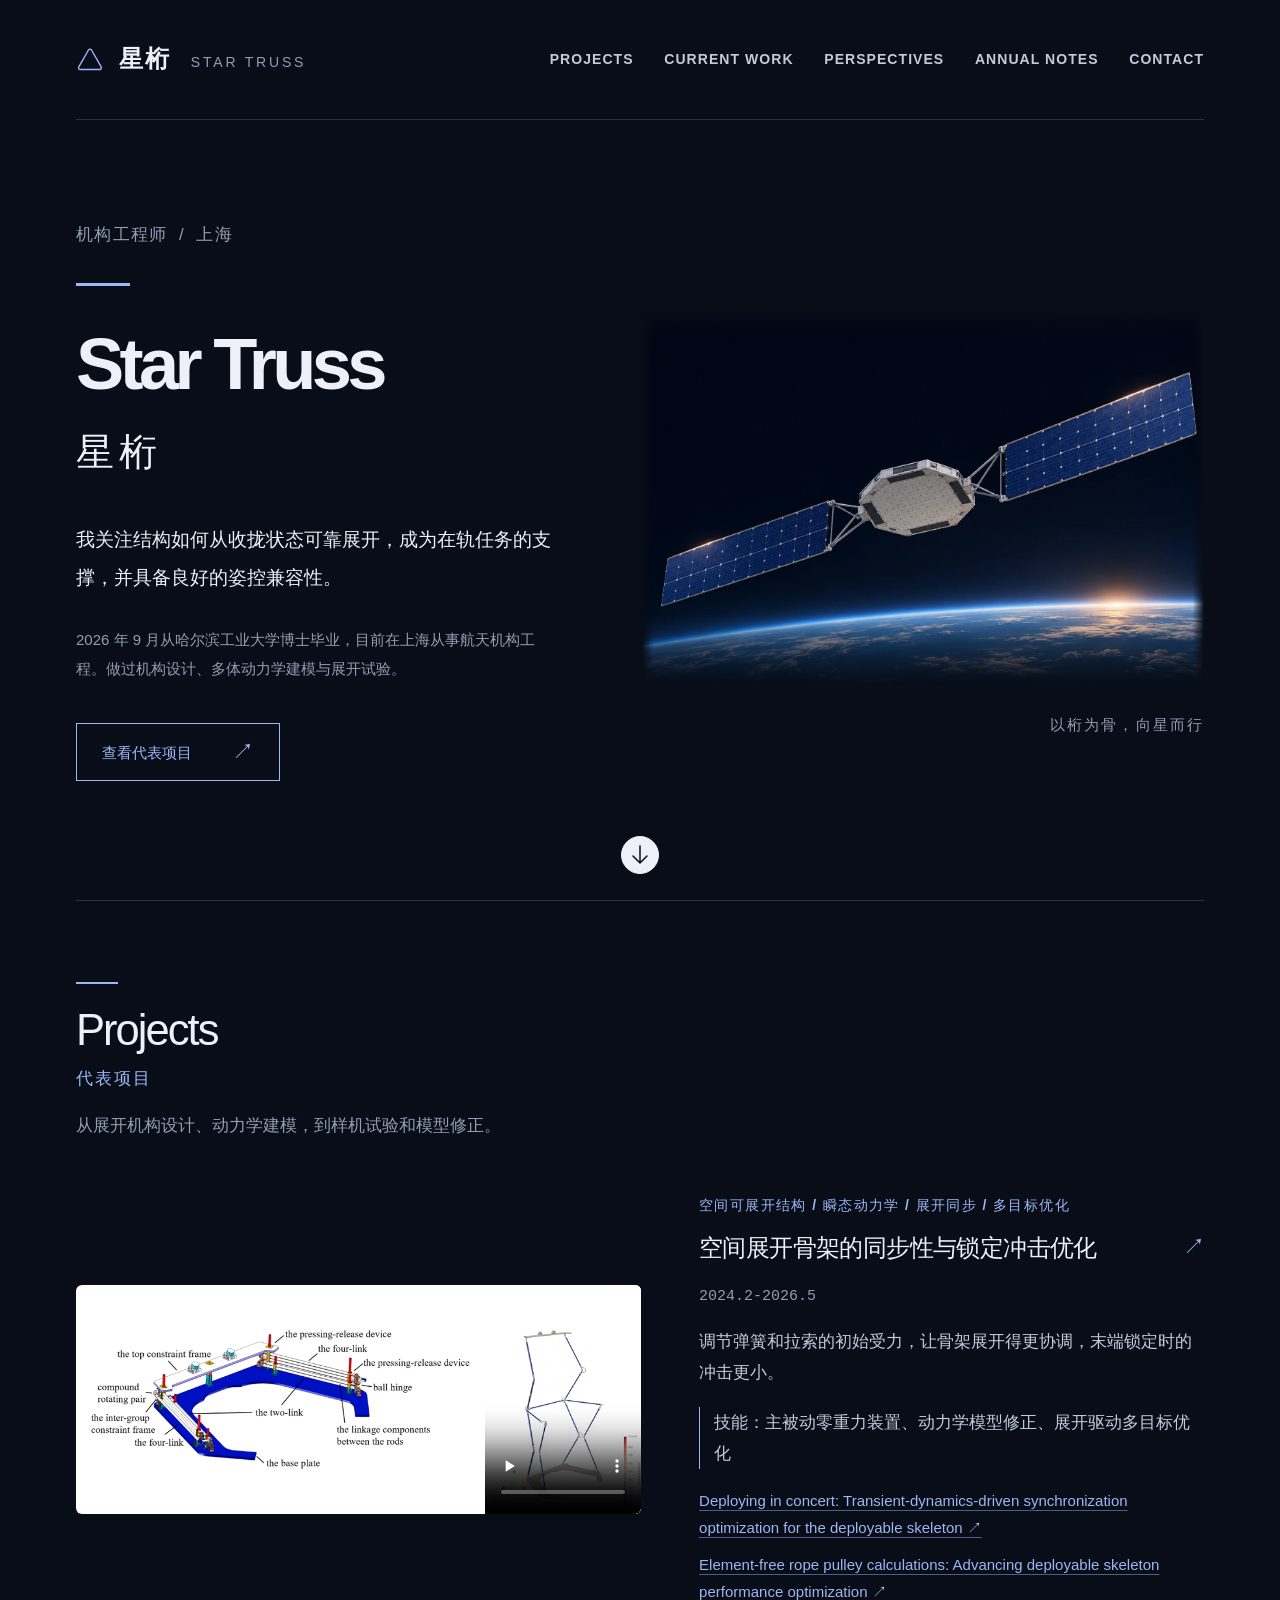
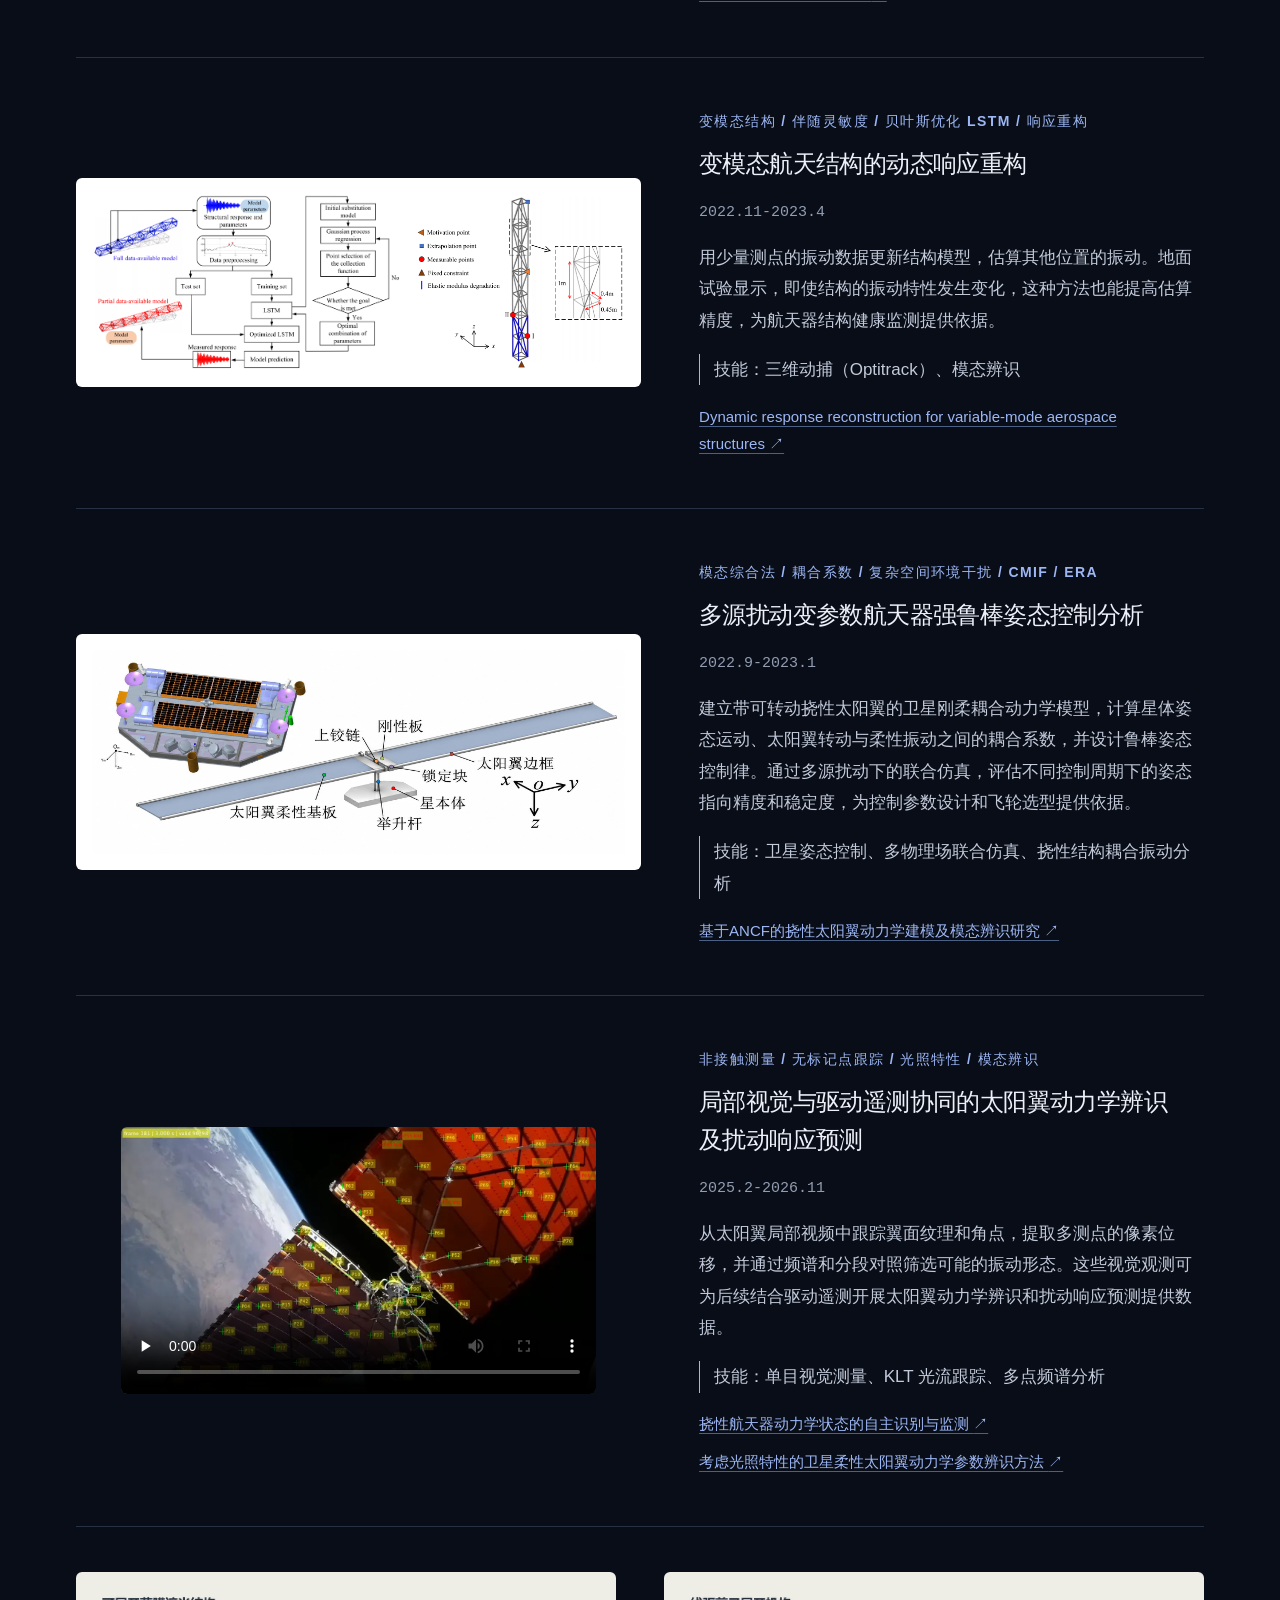
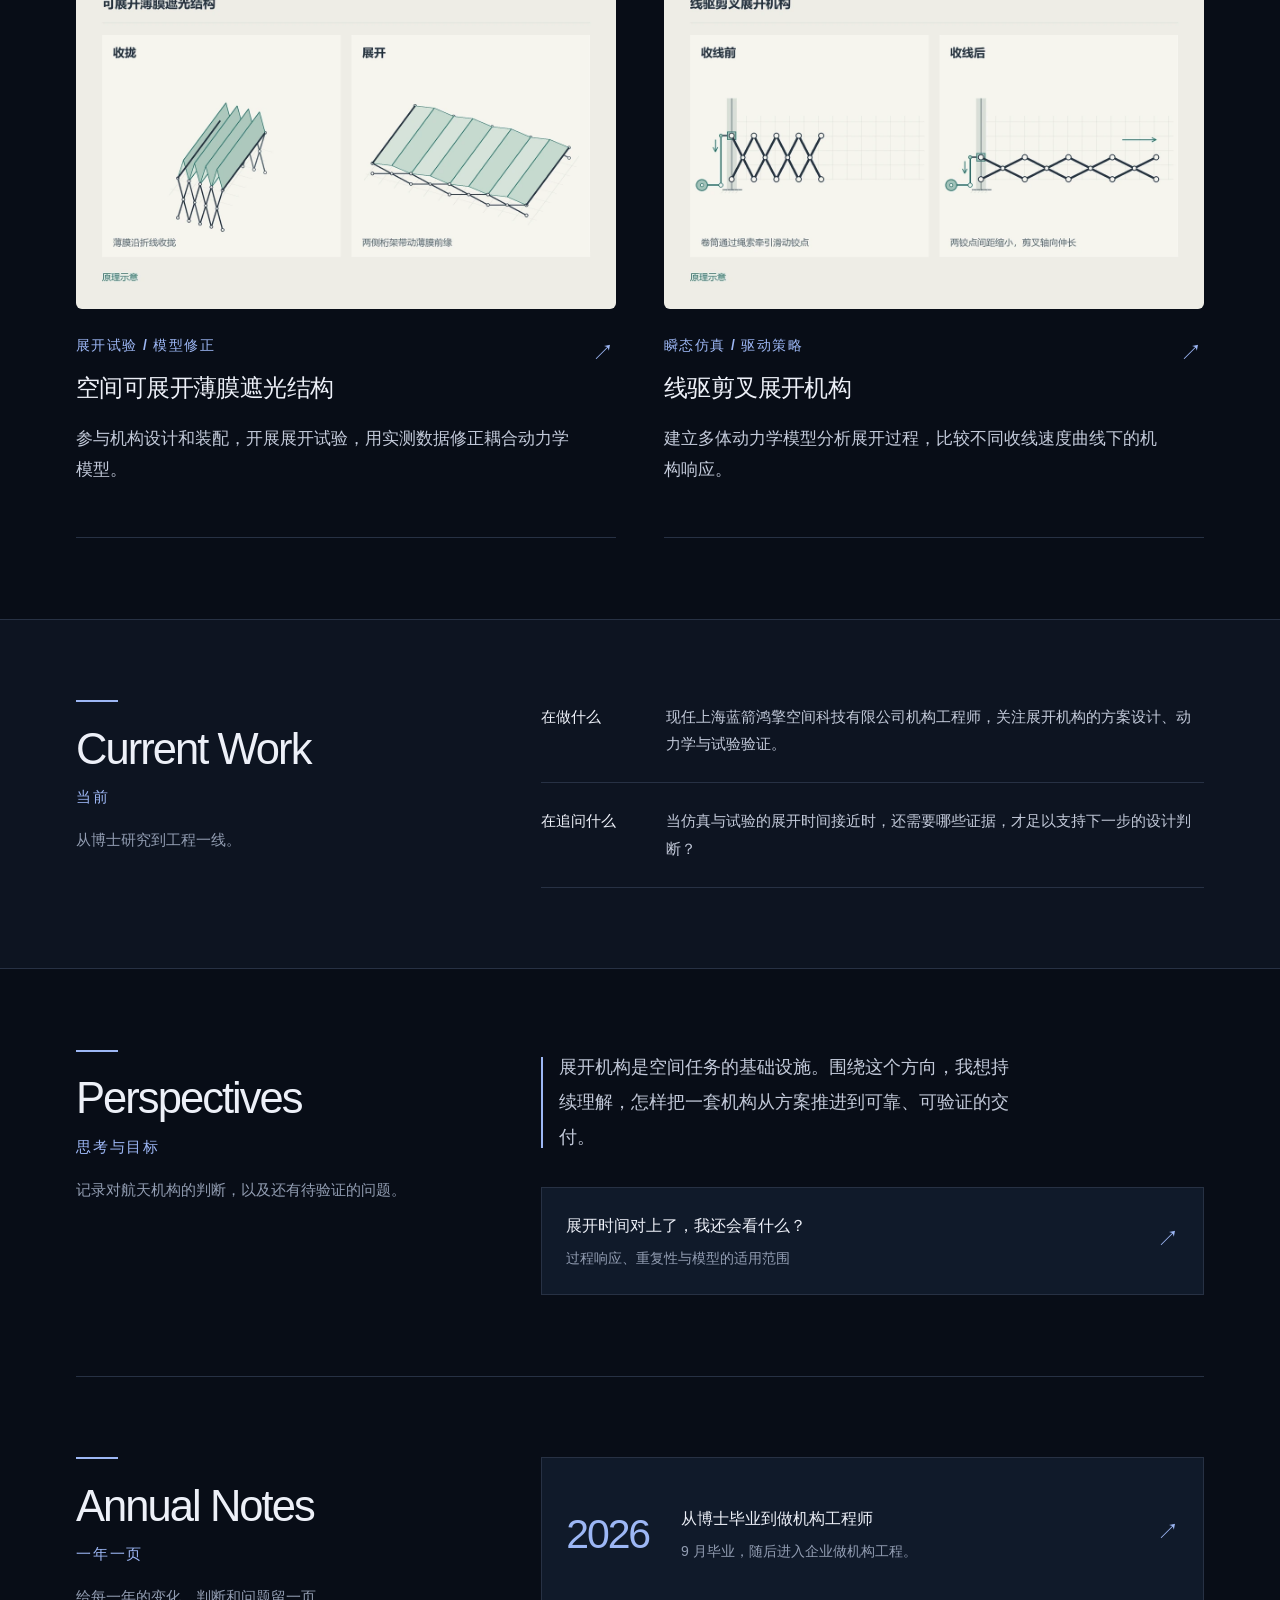
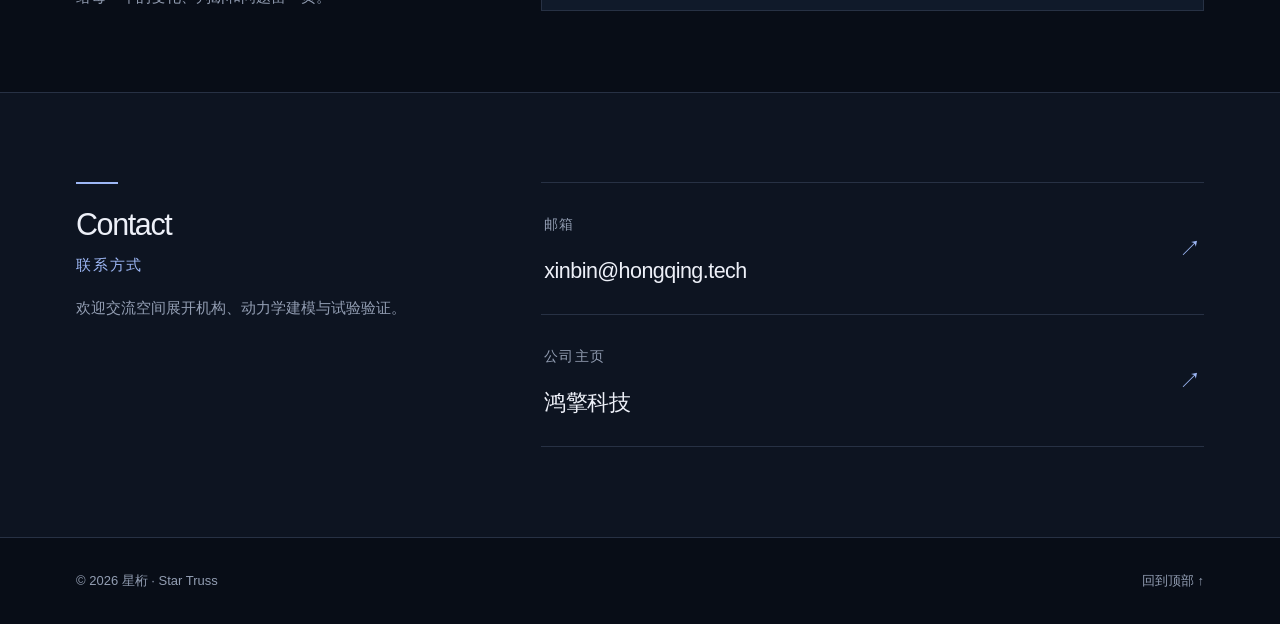
==== commit e24fbb89: "Use approved solid render for the attitude control project" ====
--- a/index.html
+++ b/index.html
@@ -93,7 +93,7 @@
         </article>
         <article class="project-card project-card-featured project-feature-layout" aria-labelledby="attitude-title">
           <div class="project-image attitude-composite">
-            <img src="attitude-layout.png" width="1370" height="522" alt="上方为卫星平台三维模型，下方为星本体、铰链与挠性太阳翼连接的组合示意图" loading="lazy">
+            <img src="attitude-solid-render.webp" width="2032" height="774" alt="卫星平台与挠性太阳翼实体渲染，标注了星本体、铰链、举升杆和太阳翼部件" loading="lazy">
           </div>
           <div class="project-card-copy">
             <p class="eyebrow">模态综合法 / 耦合系数 / 复杂空间环境干扰 / CMIF / ERA</p>
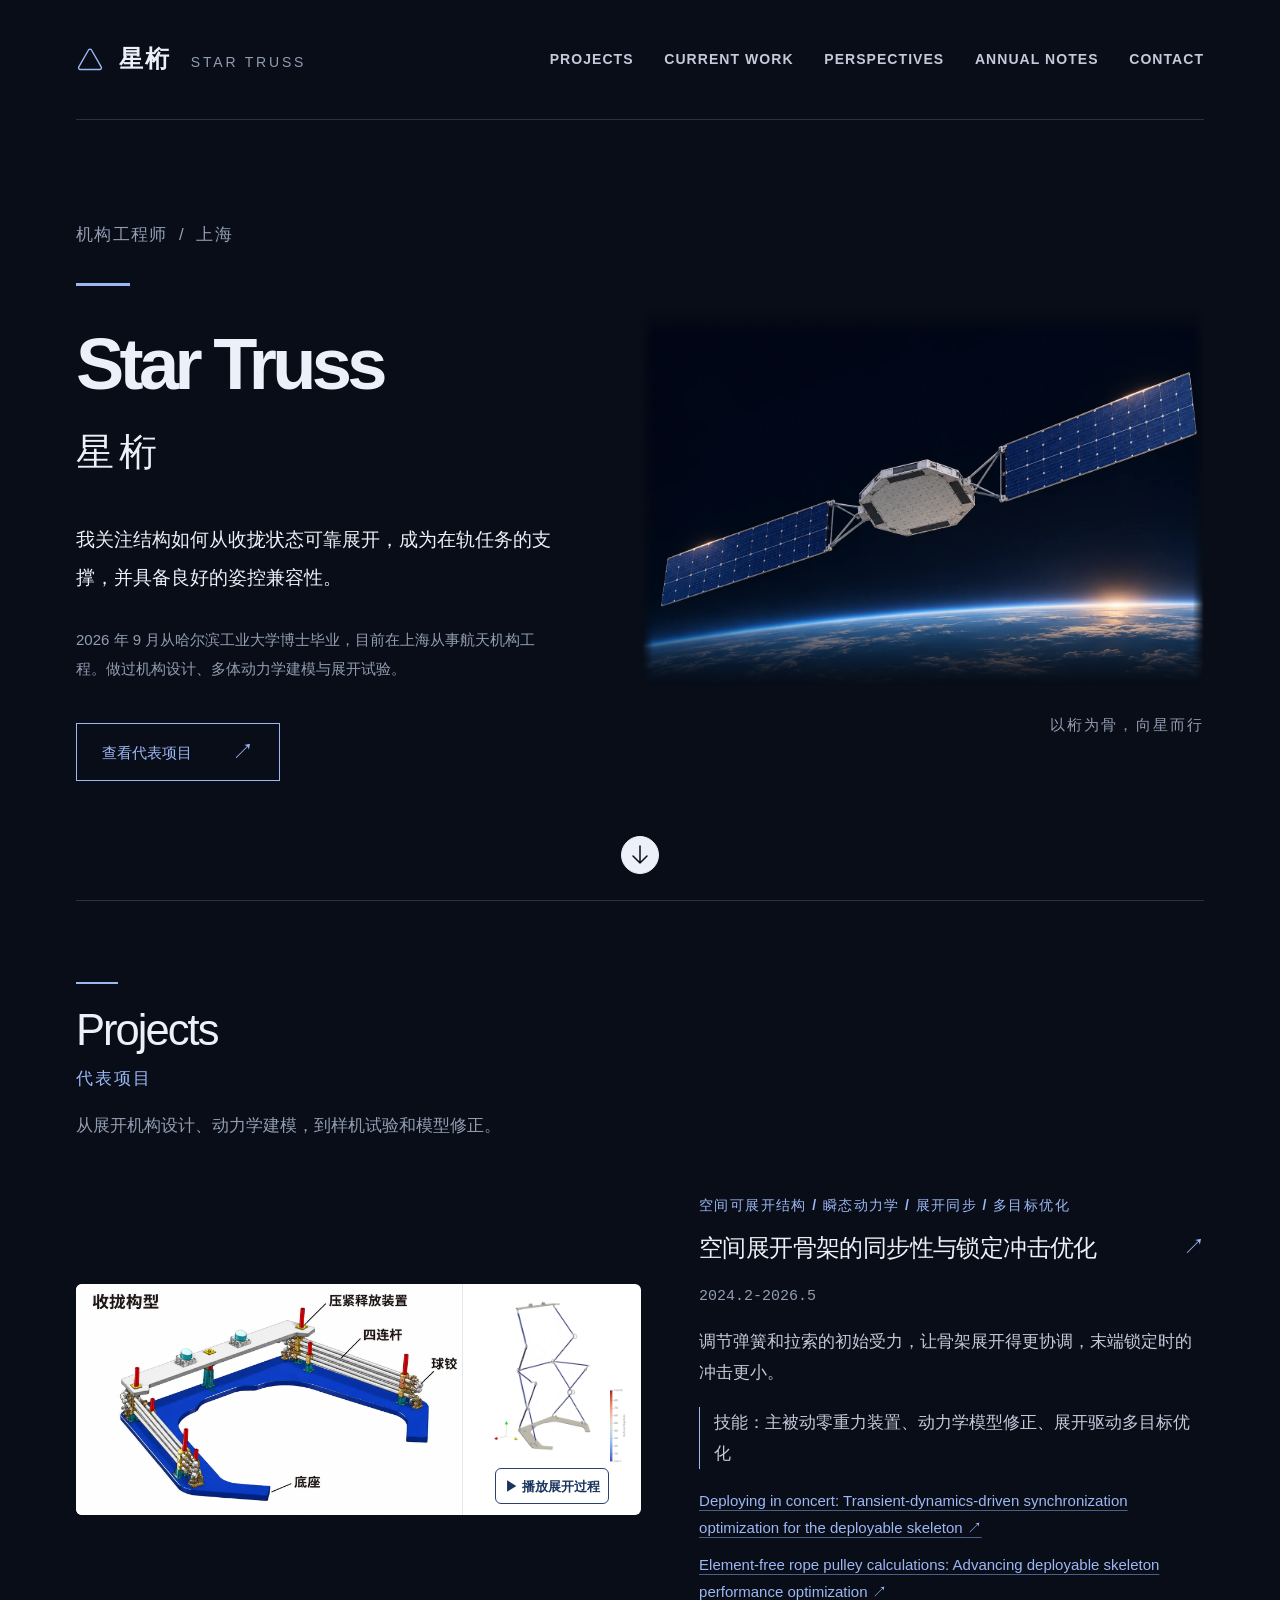
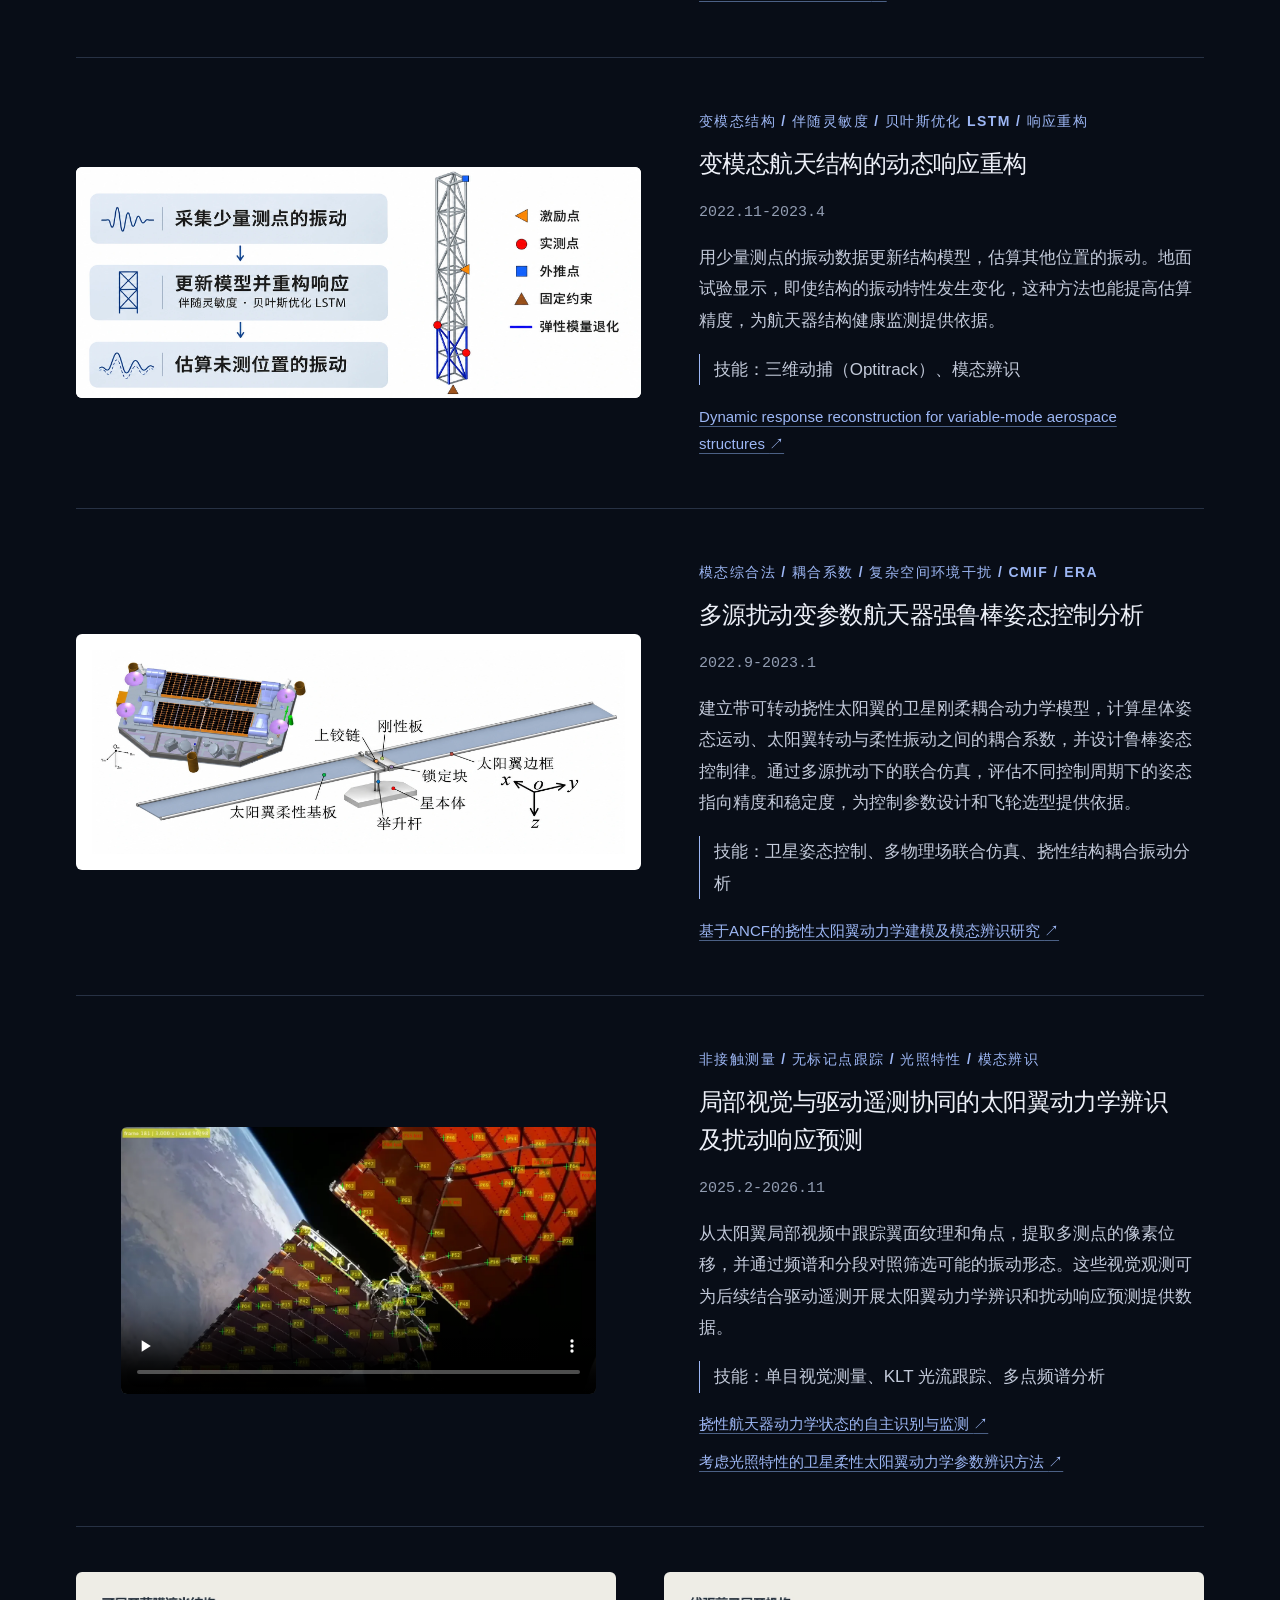
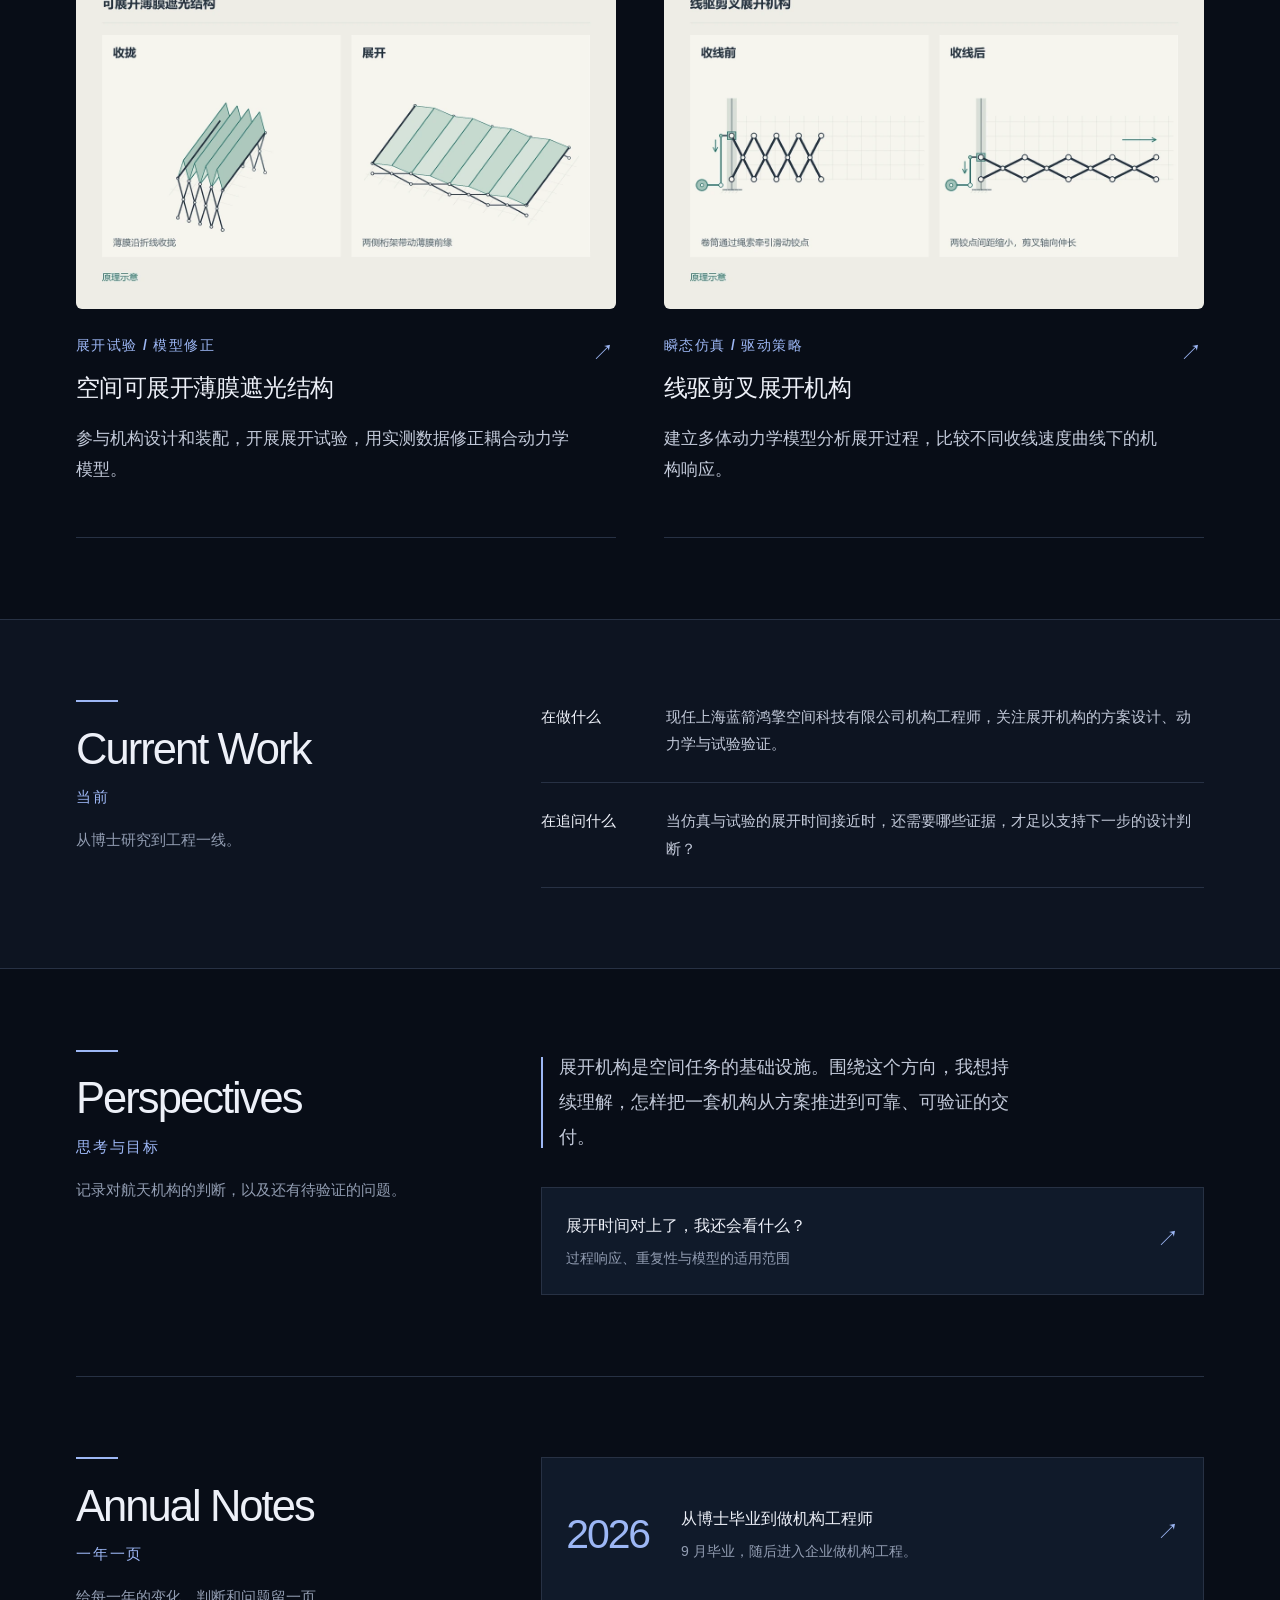
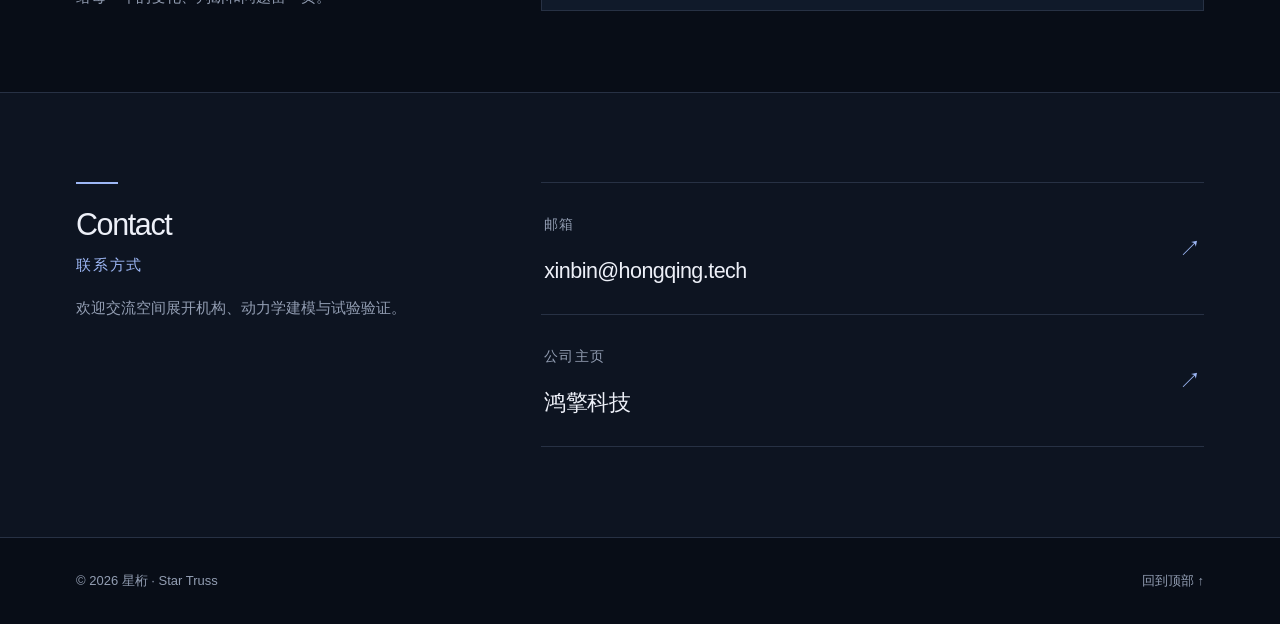
==== commit f8ecb4c1: "Publish approved deployment and response reconstruction figures" ====
--- a/index.html
+++ b/index.html
@@ -6,7 +6,7 @@
   <meta name="description" content="星桁的个人主页。空间展开机构、动力学建模、试验验证，以及一名机构工程师的年度记录。">
   <meta name="theme-color" content="#080d17">
   <link rel="canonical" href="https://startruss.github.io/">
-  <link rel="stylesheet" href="styles.css?v=white-figures-20261116">
+  <link rel="stylesheet" href="styles.css?v=featured-project-figures">
   <title>星桁 · Star Truss | 机构工程师</title>
 </head>
 <body id="top">
@@ -57,11 +57,14 @@
       <div class="project-grid">
         <article class="project-card project-card-featured project-feature-layout" aria-labelledby="skeleton-title">
           <div class="project-image project-deployment-media">
-            <img src="skeleton-mechanism.webp" alt="空间展开骨架的连杆、铰链和压紧释放装置示意图" width="1400" height="567" loading="lazy">
-            <video class="project-video" controls playsinline preload="none" poster="full-scale-deployment.webp" width="736" height="1080" aria-label="全尺寸串并联骨架展开仿真">
-              <source src="full-scale-deployment.mp4" type="video/mp4">
-              <a href="full-scale-deployment.mp4">查看骨架展开视频</a>
-            </video>
+            <img src="skeleton-folded-render.webp" alt="空间展开骨架的收拢构型，标注压紧释放装置、四连杆、球铰和底座" width="1340" height="802" loading="lazy">
+            <div class="project-deployment-player">
+              <video id="deployment-video" class="project-video" controls playsinline preload="none" poster="skeleton-deployment-poster.webp" width="736" height="1080" aria-label="全尺寸串并联骨架展开仿真">
+                <source src="full-scale-deployment.mp4" type="video/mp4">
+                <a href="full-scale-deployment.mp4">查看骨架展开视频</a>
+              </video>
+              <button id="deployment-play" class="deployment-play" type="button" aria-controls="deployment-video" hidden><span aria-hidden="true">▶</span> 播放展开过程</button>
+            </div>
           </div>
           <div class="project-card-copy">
             <p class="eyebrow">空间可展开结构 / 瞬态动力学 / 展开同步 / 多目标优化</p>
@@ -76,9 +79,8 @@
           </div>
         </article>
         <article class="project-card project-card-featured project-feature-layout" aria-labelledby="response-title">
-          <div class="project-image project-image-pair">
-            <img src="response-method.png" width="1559" height="887" alt="动态响应重构的方法流程，包括数据预处理、LSTM 模型训练、参数优化与响应预测。" loading="lazy">
-            <img src="response-structure.png" width="832" height="698" alt="桁架结构模型及激励点、测量点、响应外推点和局部弹性模量退化位置。" loading="lazy">
+          <div class="project-image">
+            <img src="response-reconstruction-summary.webp" width="1961" height="802" alt="动态响应重构流程：采集少量测点的振动，更新模型并重构响应，估算未测位置的振动。桁架图标注激励点、实测点、外推点、固定约束和弹性模量退化区。" loading="lazy">
           </div>
           <div class="project-card-copy">
             <p class="eyebrow">变模态结构 / 伴随灵敏度 / 贝叶斯优化 LSTM / 响应重构</p>
@@ -241,5 +243,22 @@
       <a href="#top">回到顶部 <span aria-hidden="true">↑</span></a>
     </div>
   </footer>
+  <script>
+    const deploymentVideo = document.getElementById("deployment-video");
+    const deploymentPlay = document.getElementById("deployment-play");
+
+    deploymentPlay.addEventListener("click", () => {
+      const moveFocus = document.activeElement === deploymentPlay;
+      deploymentVideo.controls = true;
+      deploymentPlay.hidden = true;
+      if (moveFocus) deploymentVideo.focus({ preventScroll: true });
+      deploymentVideo.play().catch(() => {
+        // The native controls remain available if immediate playback fails.
+      });
+    });
+
+    deploymentVideo.controls = false;
+    deploymentPlay.hidden = false;
+  </script>
 </body>
 </html>
--- a/styles.css
+++ b/styles.css
@@ -85,10 +85,14 @@
 .project-feature-layout > .project-card-copy { padding: .4rem 0; text-align: left; }
 .project-detail-link { display: block; position: relative; padding-right: 1.7rem; }
 .project-card-featured .project-image img { aspect-ratio: auto; object-fit: contain; }
-.project-card-featured .project-image-pair { display: grid; grid-template-columns: minmax(0, var(--first-image-width, 1.475fr)) minmax(0, 1fr); align-items: center; gap: .75rem; padding: 1rem; }
 .project-video { display: block; width: 100%; height: auto; background: #05080e; }
-.project-deployment-media { display: grid; grid-template-columns: minmax(0, 72.4fr) minmax(0, 27.6fr); grid-template-rows: minmax(0, 1fr); align-items: center; aspect-ratio: 1400 / 567; }
-.project-deployment-media .project-video { height: 100%; background: var(--figure-paper); object-fit: contain; }
+.project-deployment-media { display: grid; grid-template-columns: minmax(0, 1340fr) minmax(0, 622fr); grid-template-rows: minmax(0, 1fr); aspect-ratio: 1962 / 802; }
+.project-deployment-media > img { align-self: center; }
+.project-deployment-player { display: grid; grid-template-rows: minmax(0, 1fr) auto; min-width: 0; min-height: 0; padding: .4rem .5rem .65rem; border-inline-start: 1px solid #e3e7ee; }
+.project-deployment-player .project-video { height: 100%; min-height: 0; background: var(--figure-paper); object-fit: contain; }
+.deployment-play { justify-self: center; max-width: 100%; min-height: 36px; margin-top: .35rem; padding: .24rem .55rem; border: 1px solid #29416d; border-radius: 6px; background: #fff; color: #19345e; font: 600 .8125rem/1.5 var(--sans); cursor: pointer; }
+.deployment-play:hover { background: #eef3fb; }
+.deployment-play:focus-visible { outline: 2px solid #29416d; outline-offset: 3px; }
 .project-tracking-media { width: 84%; max-width: 600px; justify-self: center; }
 .project-tracking-card h3 { text-wrap: wrap; }
 .project-tracking-card h3 span { white-space: nowrap; }
@@ -245,10 +249,10 @@
   .project-grid { grid-template-columns: 1fr; gap: 0; margin-top: 2rem; }
   .project-card { padding-block: 2rem; }
   .project-feature-layout { grid-template-columns: 1fr; gap: 0; }
+  .deployment-play { min-height: 44px; }
   .project-feature-layout > .project-card-copy, .project-card-copy { padding: 1.3rem 1.8rem 0 0; }
   .project-card h3 { margin-bottom: .8rem; }
   .project-card-copy > .project-summary, .project-card-copy > p:last-of-type { font-size: 1rem; }
-  .project-card-featured .project-image-pair { grid-template-columns: minmax(0, 1fr); gap: .8rem; padding: .75rem; }
   .attitude-composite { padding: .65rem; }
   .project-tracking-media { width: 100%; max-width: 480px; }
   .project-papers { font-size: .875rem; }
@@ -274,7 +278,8 @@
 @media (max-width: 480px) {
   .contact-links, .media-grid { grid-template-columns: 1fr; }
   .project-deployment-media { grid-template-columns: minmax(0, 1fr); grid-template-rows: auto; aspect-ratio: auto; }
-  .project-deployment-media .project-video { height: min(24rem, 82vw); }
+  .project-deployment-player { border-inline-start: 0; border-block-start: 1px solid #e3e7ee; }
+  .project-deployment-player .project-video { height: min(24rem, 82vw); }
   .project-tracking-card h3 span { white-space: normal; }
   .year-card { grid-template-columns: auto minmax(0, 1fr) auto; gap: .8rem; }
   .contact-item { min-height: 82px; }
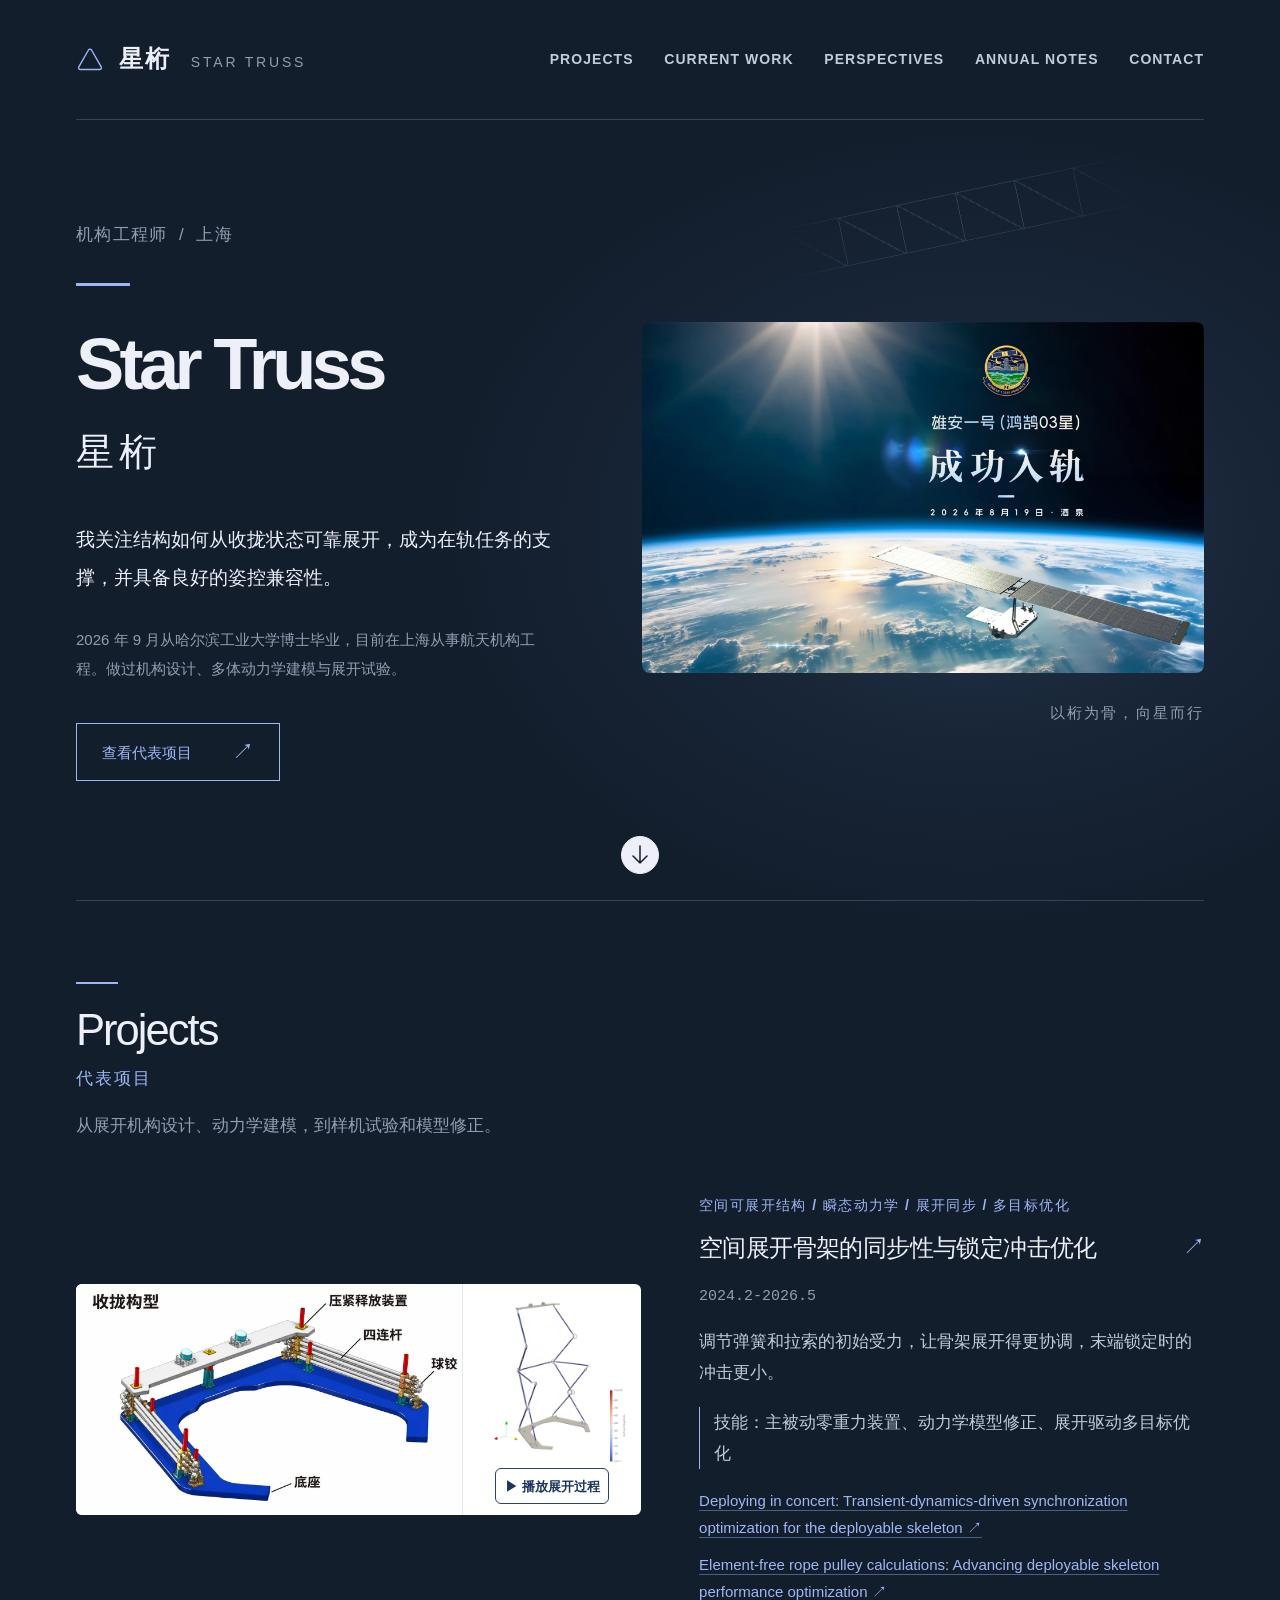
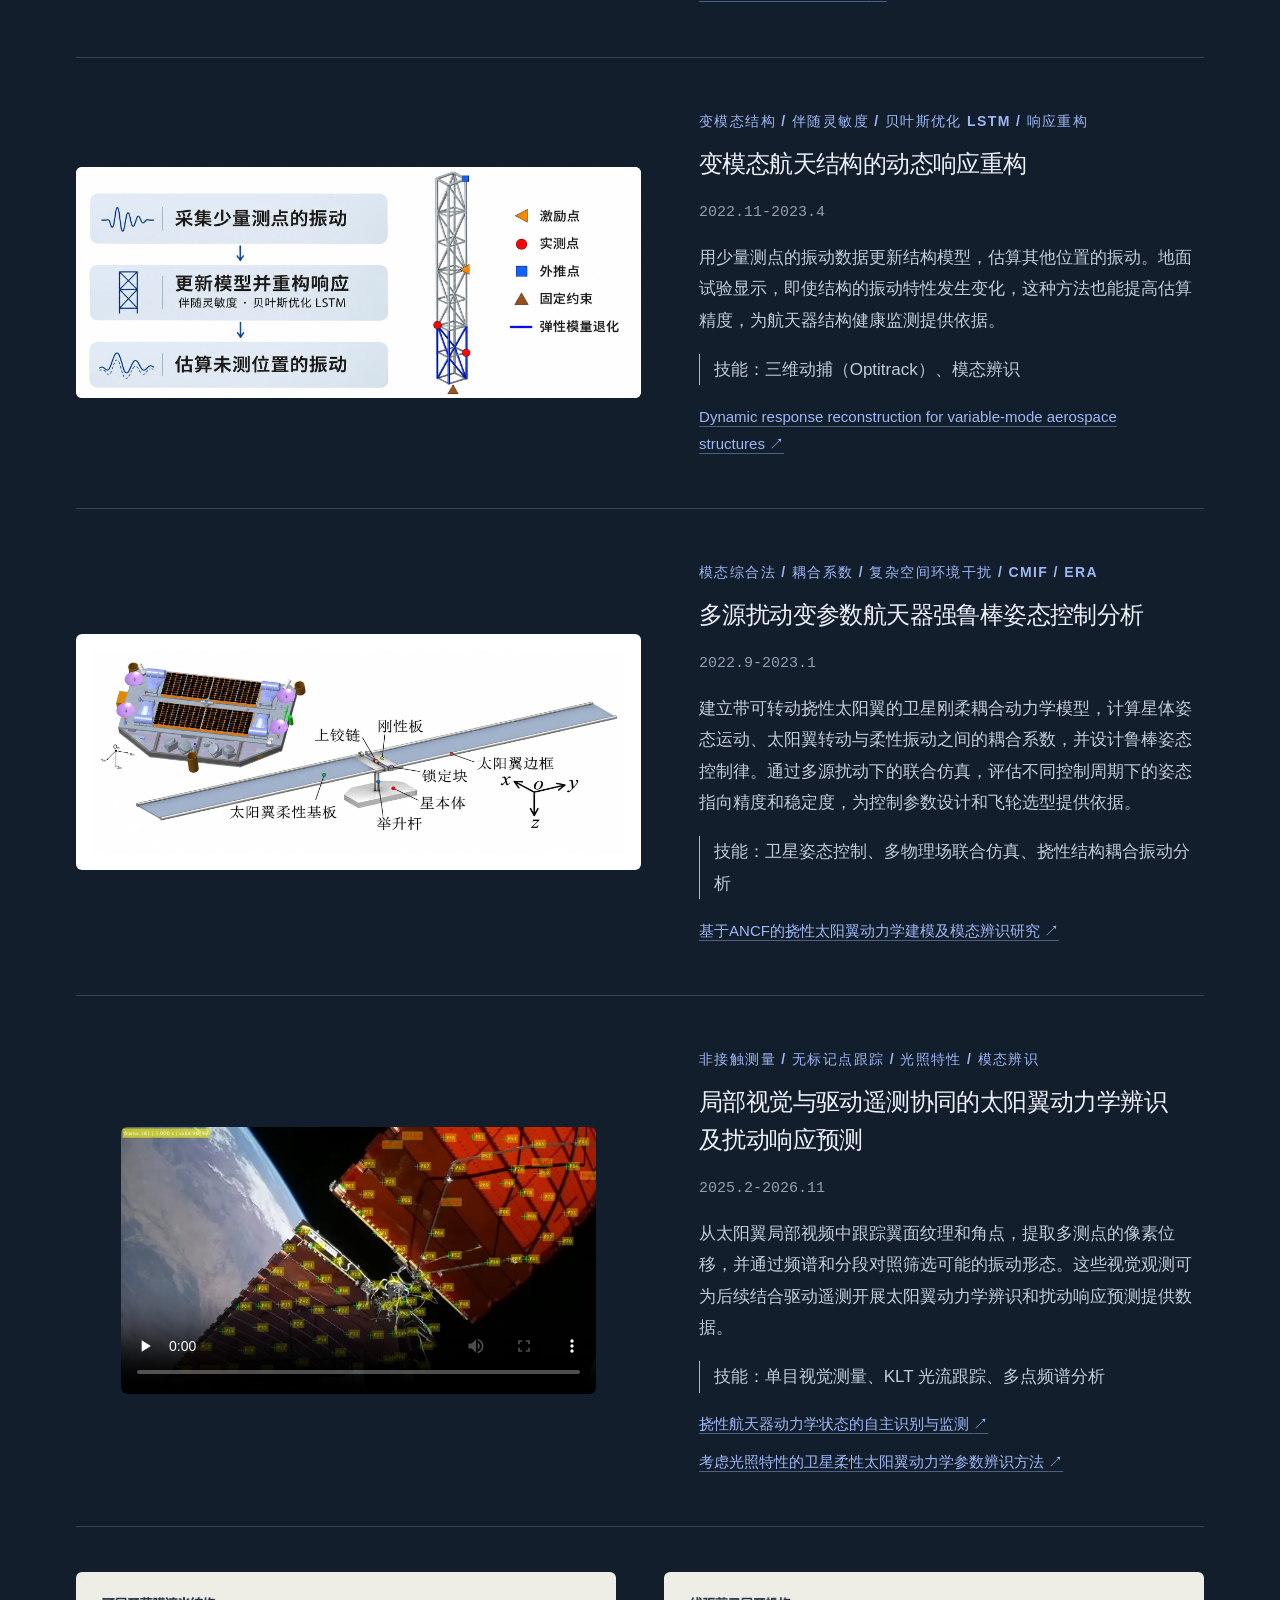
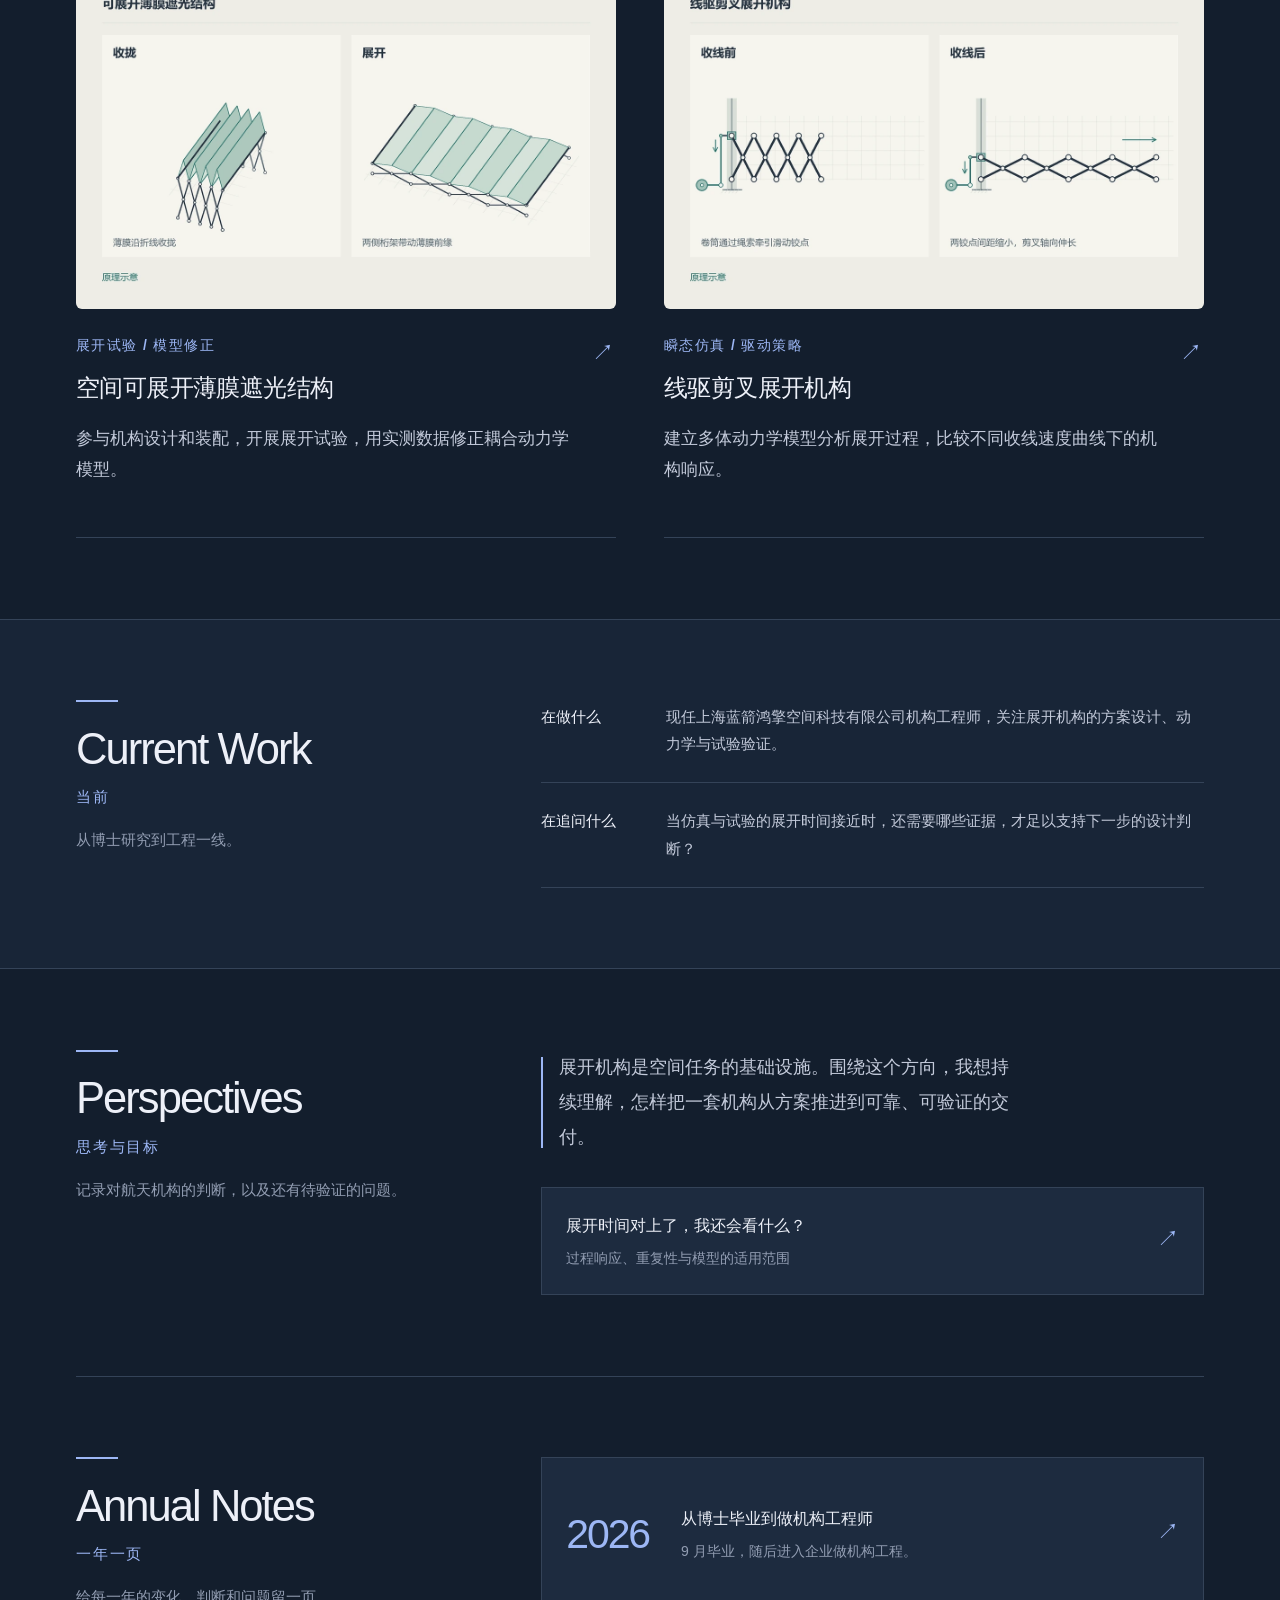
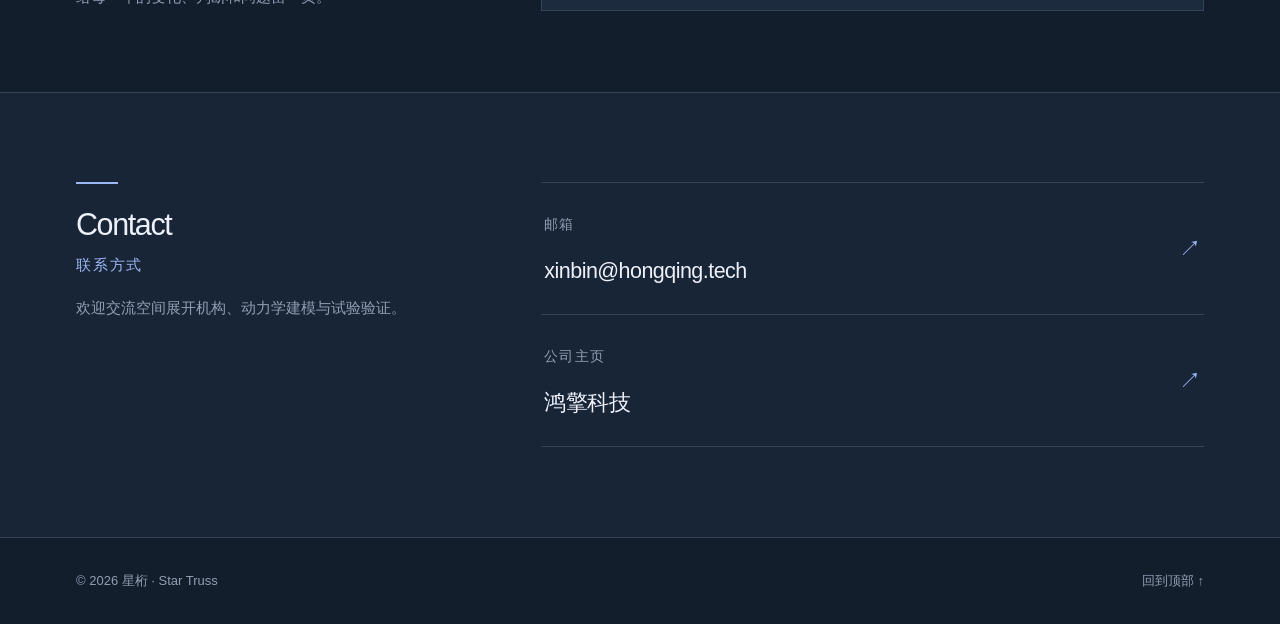
==== commit 232ae5e8: "Publish blue-gray homepage with the Xiongan-1 wallpaper" ====
--- a/index.html
+++ b/index.html
@@ -6,10 +6,10 @@
   <meta name="description" content="星桁的个人主页。空间展开机构、动力学建模、试验验证，以及一名机构工程师的年度记录。">
   <meta name="theme-color" content="#080d17">
   <link rel="canonical" href="https://startruss.github.io/">
-  <link rel="stylesheet" href="styles.css?v=featured-project-figures">
+  <link rel="stylesheet" href="styles.css?v=blue-gray-wallpaper">
   <title>星桁 · Star Truss | 机构工程师</title>
 </head>
-<body id="top">
+<body id="top" class="home-page">
   <a class="skip-link" href="#content">跳到正文</a>
   <header class="site-header">
     <div class="shell nav-shell">
@@ -40,7 +40,7 @@
         <a class="button-link" href="#work">查看代表项目 <span aria-hidden="true">↗</span></a>
       </div>
       <figure class="hero-visual">
-        <img src="hero-chamfered-bus.webp" alt="航天主题概念图：近方形四角切边的平板卫星展开双侧太阳翼，飞行于地球上方" width="1536" height="1024" fetchpriority="high">
+        <img src="hero-xiongan-wallpaper.webp" alt="雄安一号（鸿鹄03星）成功入轨纪念海报，卫星位于地球上方，画面标注2026年8月19日、酒泉" width="1920" height="1200" fetchpriority="high">
         <figcaption>以桁为骨，向星而行</figcaption>
       </figure>
       <a class="scroll-link" href="#work" aria-label="向下浏览代表项目"><svg viewBox="0 0 24 24" aria-hidden="true"><path d="M12 3v17M5 13l7 7 7-7" fill="none" stroke="currentColor" stroke-width="1.5" stroke-linecap="round" stroke-linejoin="round"/></svg></a>
--- a/styles.css
+++ b/styles.css
@@ -18,6 +18,14 @@
 *, *::before, *::after { box-sizing: border-box; }
 html { scroll-behavior: smooth; scroll-padding-top: 2rem; }
 body { margin: 0; background: var(--paper); color: var(--ink); font: 16px/1.85 var(--sans); -webkit-font-smoothing: antialiased; }
+.home-page {
+  --paper: #131e2d;
+  --soft: #182537;
+  --surface: #1d2b3f;
+  --rule: #344358;
+  background-image: radial-gradient(ellipse min(46rem, 53vw) 32rem at 76% 33rem, rgb(61 88 122 / .4), rgb(43 66 94 / .2) 42%, transparent 78%);
+  background-repeat: no-repeat;
+}
 h1, h2, h3, p, figure, dl, dd { margin: 0; }
 h1, h2, h3 { line-height: 1.35; text-wrap: balance; }
 a { color: inherit; text-decoration: none; }
@@ -40,6 +48,25 @@
 .nav-links a:hover, .brand:hover, .back-link:hover, .site-footer a:hover { color: var(--accent-hover); }
 
 .hero { position: relative; display: grid; grid-template-columns: minmax(0, .95fr) minmax(0, 1.05fr); align-items: center; gap: clamp(2.5rem, 4.5vw, 5rem); min-height: min(970px, calc(100svh - 120px)); padding-block: clamp(4rem, 6vw, 6.5rem) 6rem; }
+.home-page .hero::after {
+  --truss-line: #a7c6ef;
+  position: absolute;
+  z-index: -1;
+  top: clamp(2.8rem, 5.6vw, 5.4rem);
+  right: clamp(1.6rem, 5vw, 5rem);
+  width: min(22.5rem, 30vw);
+  height: 50px;
+  background:
+    linear-gradient(var(--truss-line), var(--truss-line)) top / 100% 1px no-repeat,
+    linear-gradient(var(--truss-line), var(--truss-line)) bottom / 100% 1px no-repeat,
+    repeating-linear-gradient(90deg, var(--truss-line) 0 1px, transparent 1px 60px),
+    linear-gradient(40deg, transparent calc(50% - .55px), var(--truss-line) calc(50% - .55px), var(--truss-line) calc(50% + .55px), transparent calc(50% + .55px)) 0 0 / 60px 50px;
+  transform: rotate(-12deg);
+  mask-image: linear-gradient(90deg, transparent, #000 22%, #000 71%, transparent);
+  opacity: .15;
+  pointer-events: none;
+  content: "";
+}
 .hero-copy { padding-block: .5rem; }
 .eyebrow { color: var(--accent); font-size: .75rem; font-weight: 550; letter-spacing: .1em; }
 .hero-role { display: flex; align-items: center; gap: .7rem; color: var(--muted); font-size: 1.0625rem; font-weight: 400; letter-spacing: .08em; }
@@ -56,6 +83,7 @@
 .hero .button-link { margin-top: 2.5rem; }
 .hero-visual { min-width: 0; padding-top: 3rem; }
 .hero-visual img { width: 100%; aspect-ratio: 1.5; object-fit: contain; object-position: center; mask-image: linear-gradient(to right, transparent, #000 2%, #000 98%, transparent), linear-gradient(to bottom, transparent, #000 7%, #000 83%, transparent); mask-composite: intersect; }
+.home-page .hero-visual img { aspect-ratio: 8 / 5; border-radius: 8px; mask-image: none; }
 .hero-visual figcaption { margin-top: 1.6rem; color: var(--muted); font-size: .9375rem; letter-spacing: .14em; text-align: right; }
 .scroll-link { position: absolute; bottom: 1.65rem; left: 50%; display: grid; place-items: center; width: 38px; height: 38px; border: 1px solid var(--ink); border-radius: 50%; background: var(--ink); color: var(--paper); transform: translateX(-50%); transition: background .2s ease; }
 .scroll-link svg { width: 24px; height: 24px; }
@@ -221,6 +249,8 @@
   .contact-links { width: 100%; }
 }
 @media (max-width: 700px) {
+  .home-page { background-image: radial-gradient(ellipse 90vw 24rem at 80% 36rem, rgb(61 88 122 / .32), transparent 72%); }
+  .home-page .hero::after { display: none; }
   .shell, .article { width: calc(100% - 3rem); }
   .nav-shell { gap: .8rem; }
   .brand { font-size: 22px; }
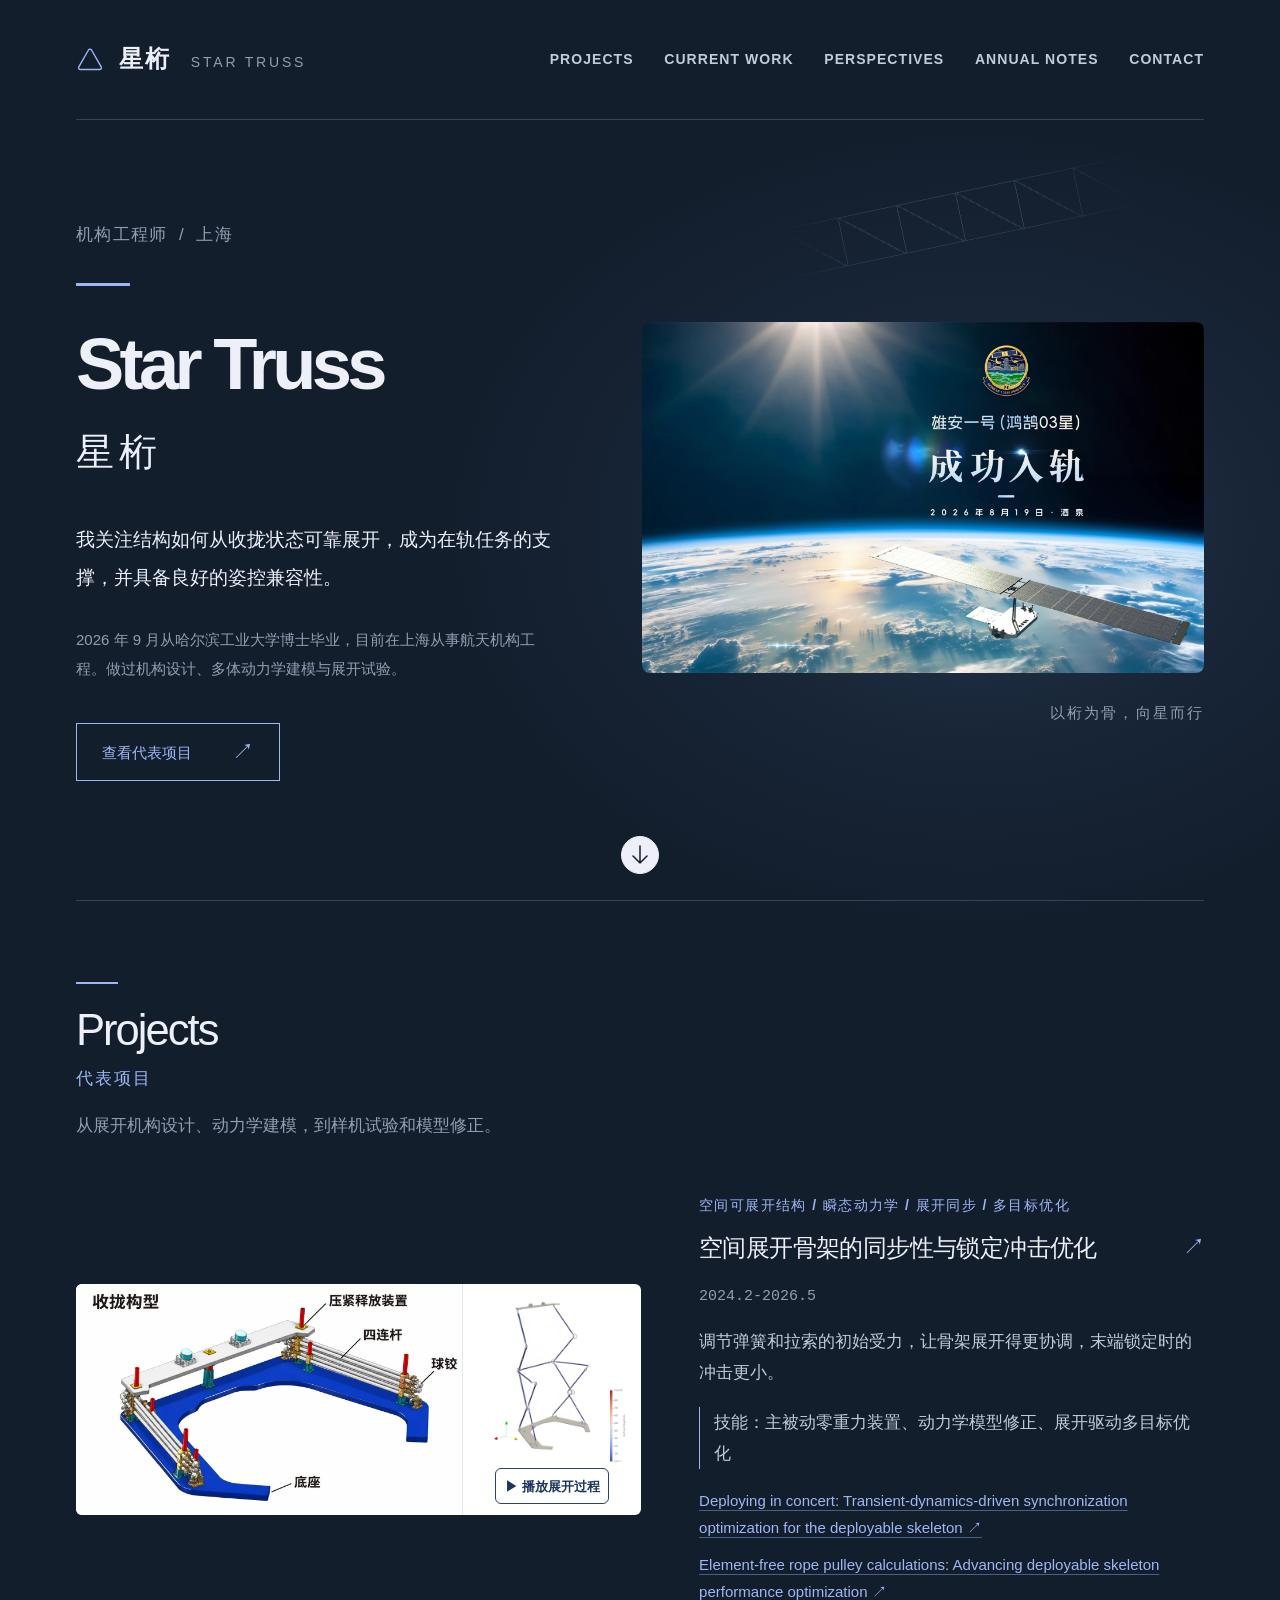
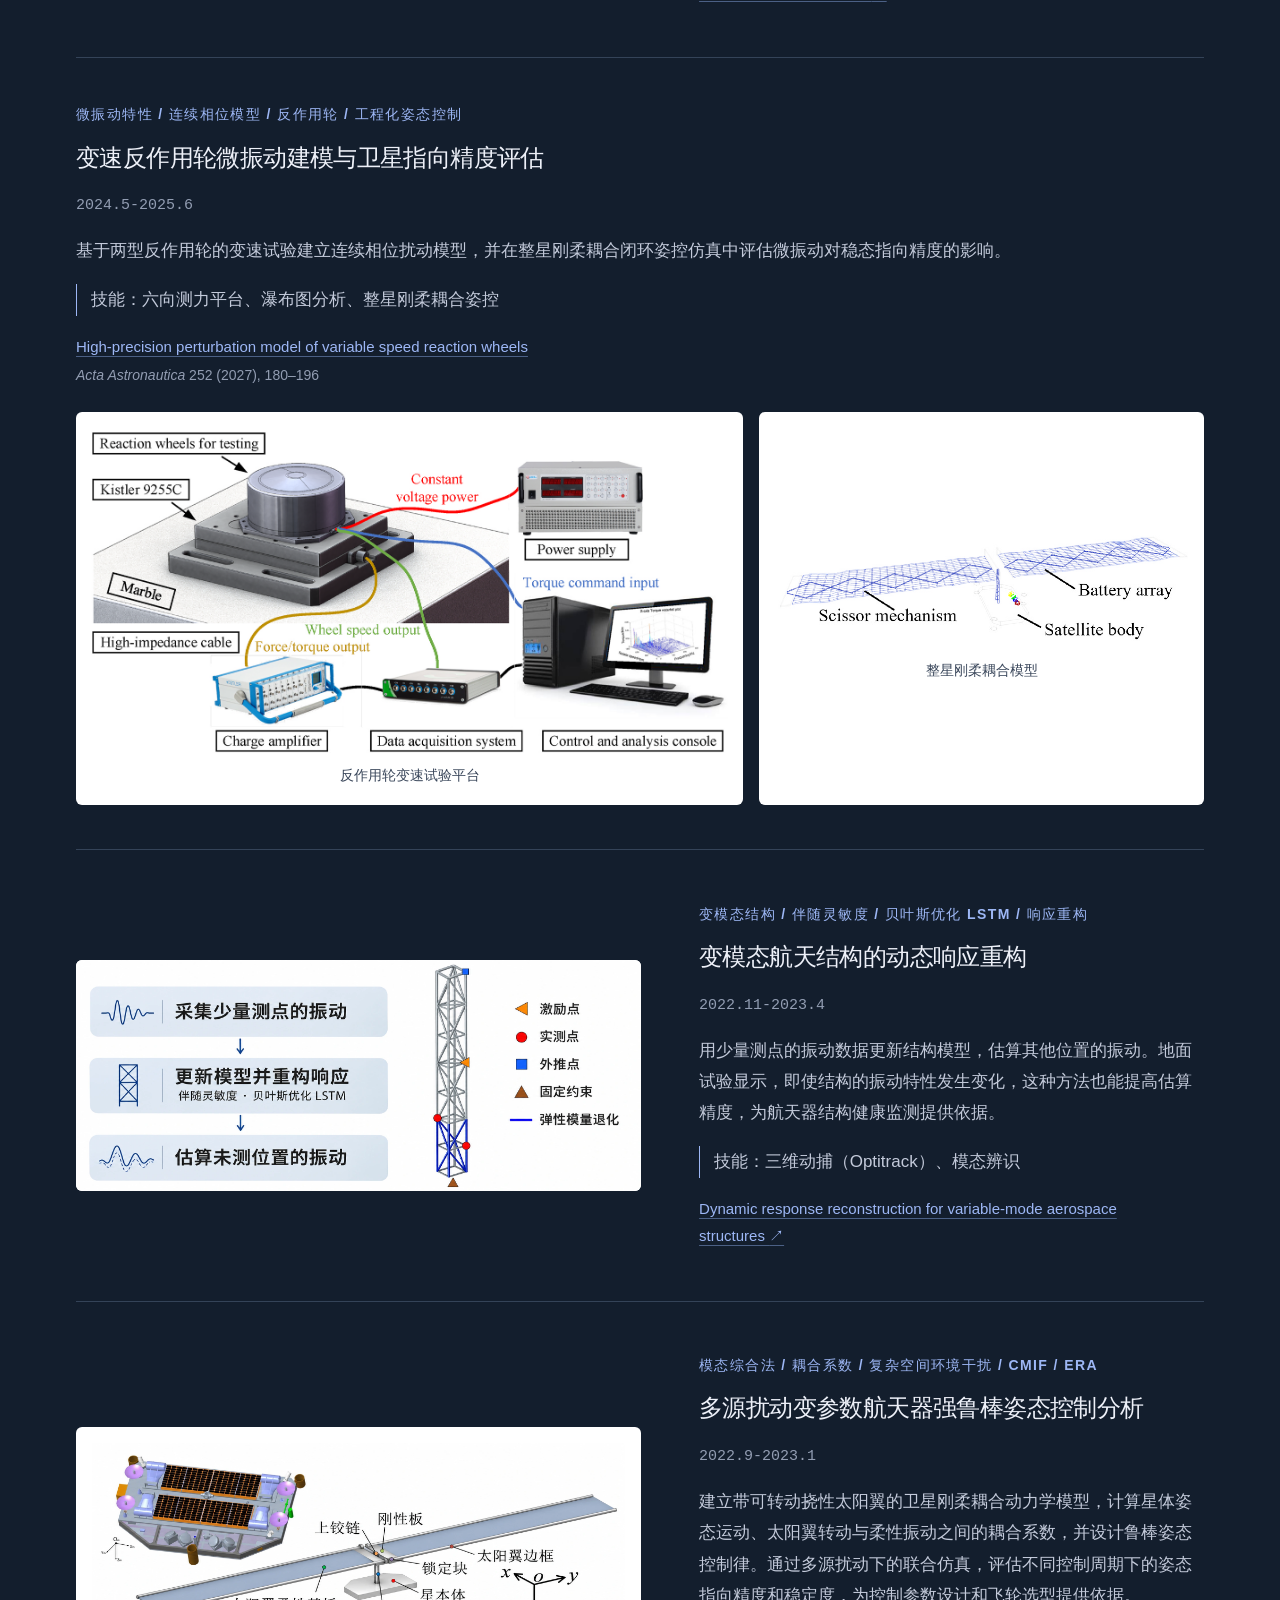
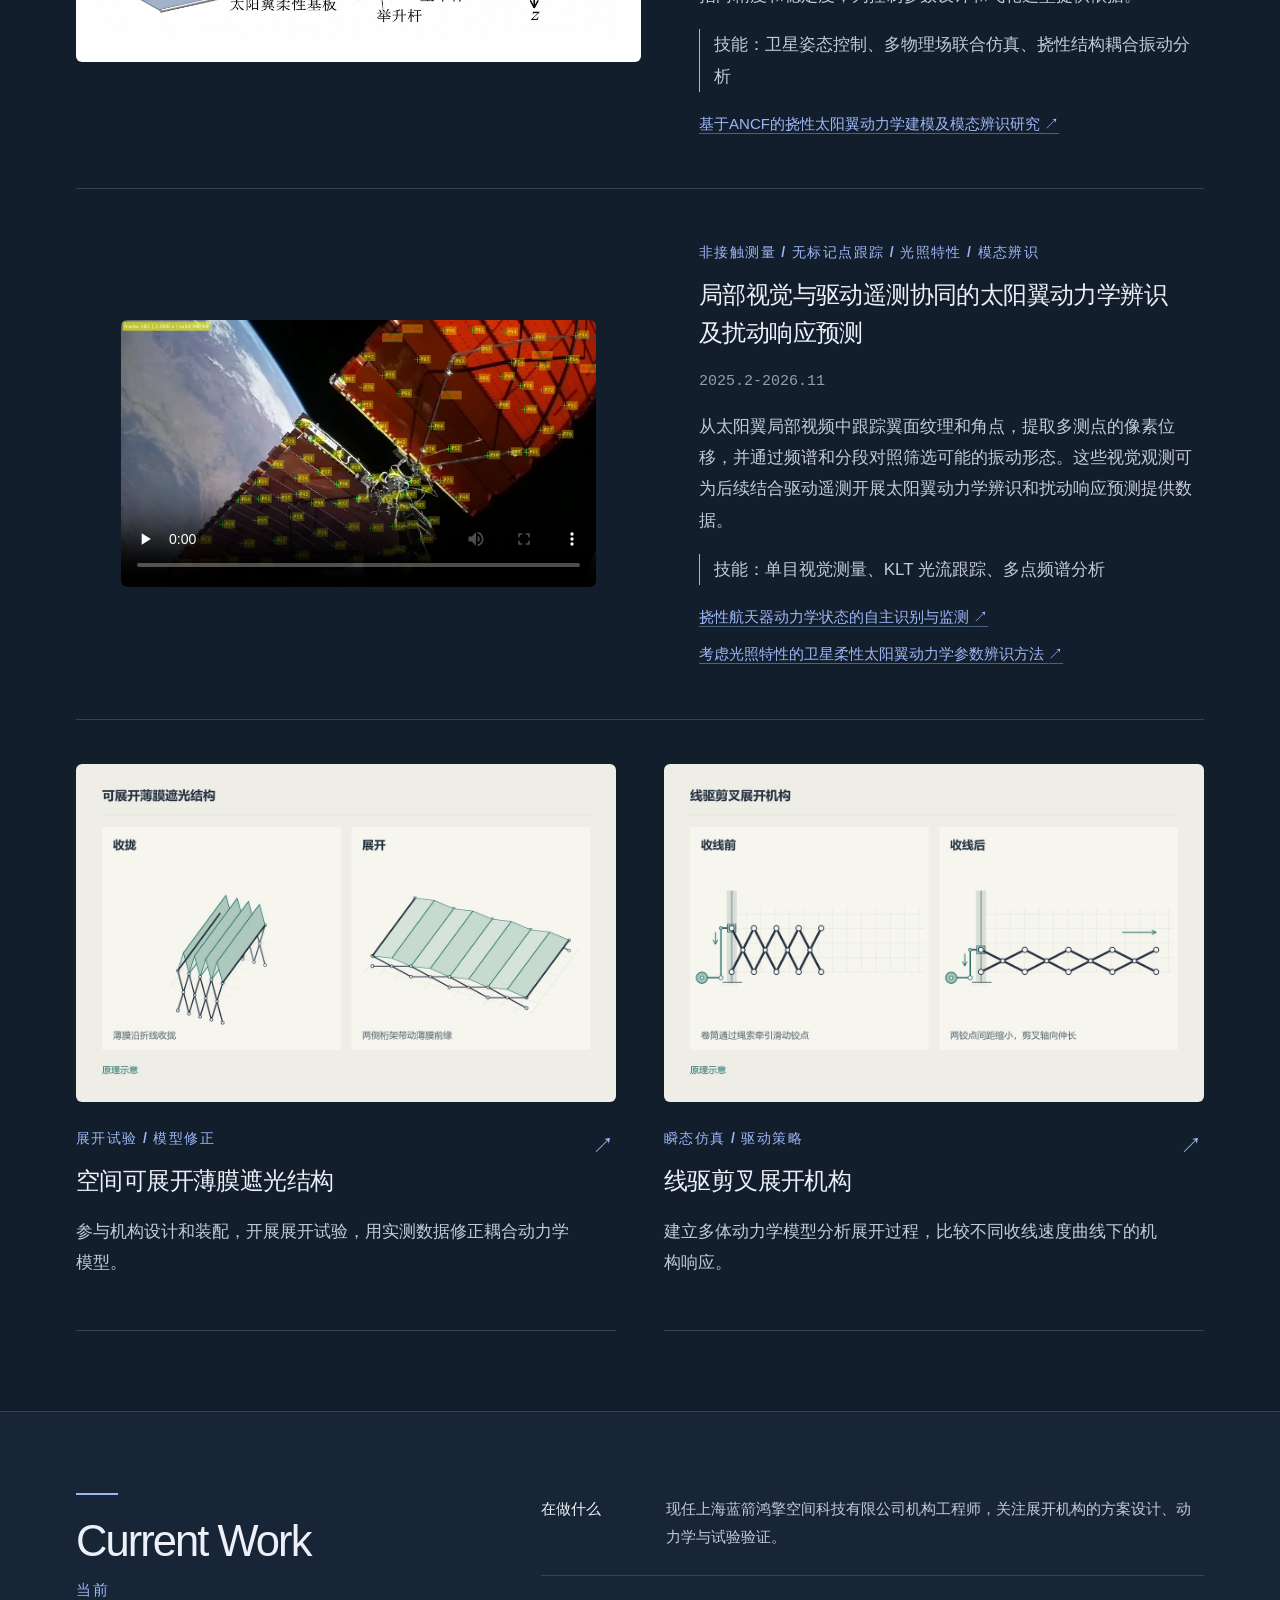
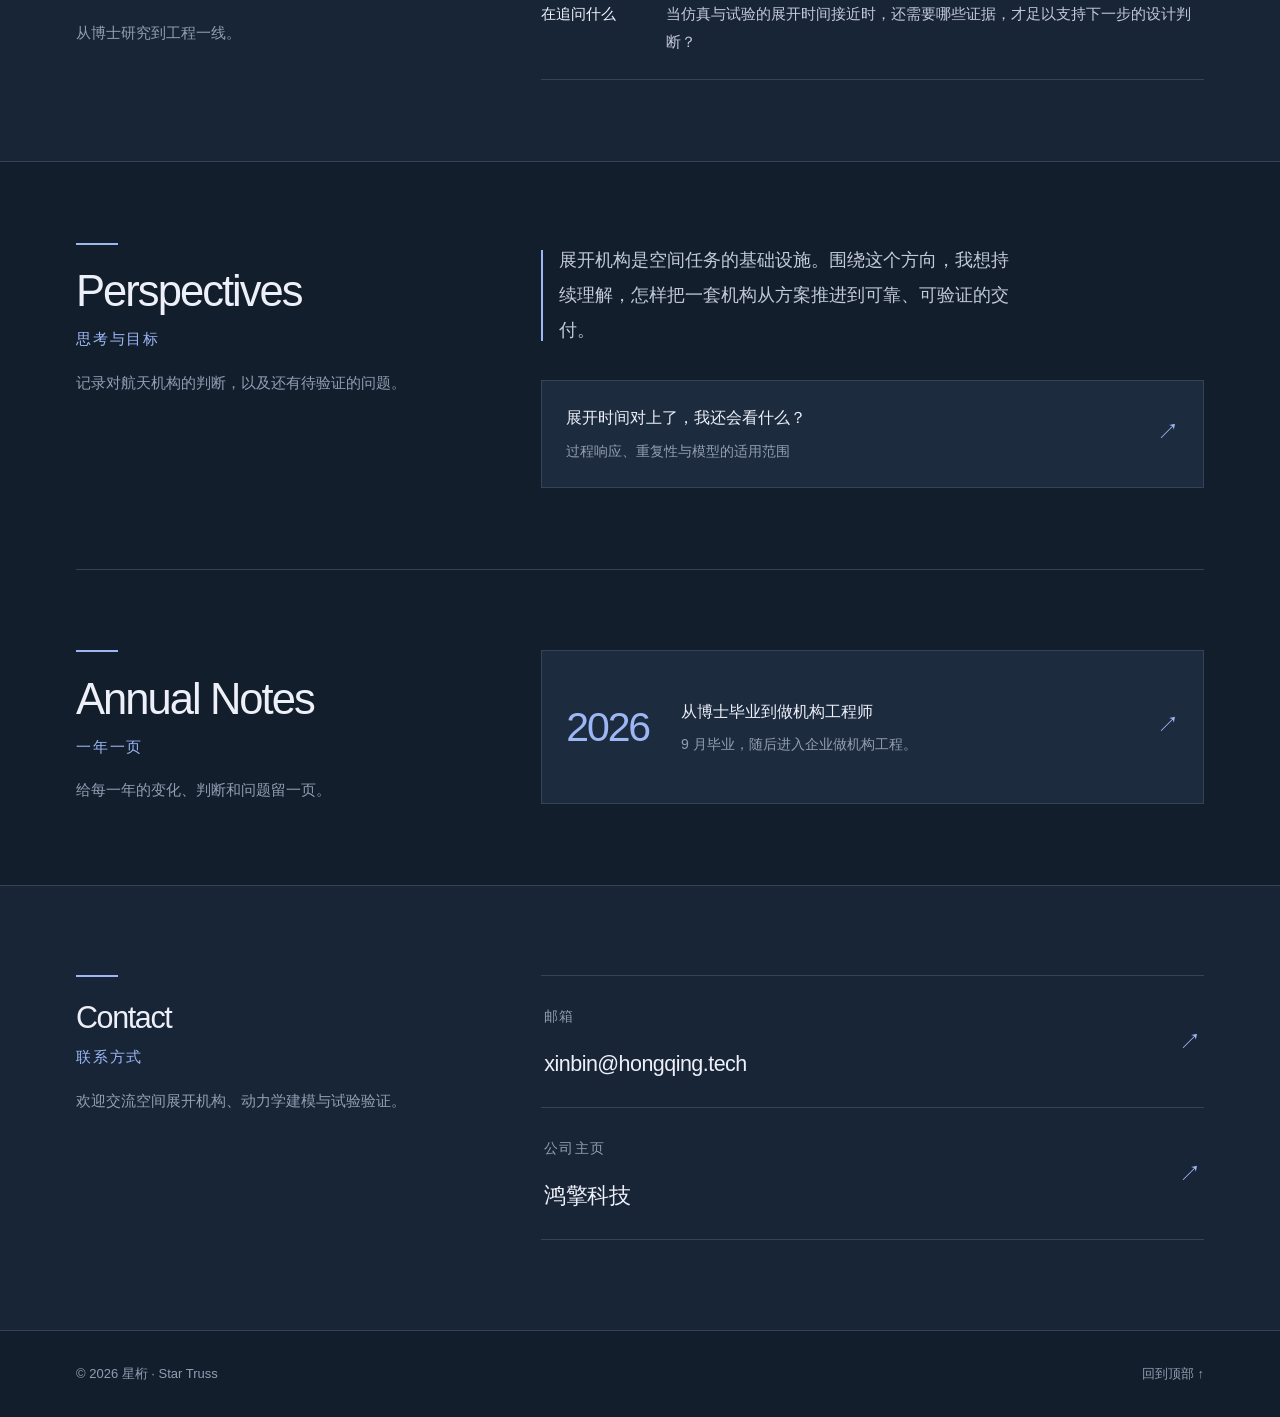
==== commit 873596b8: "Feature reaction wheel micro-vibration research" ====
--- a/index.html
+++ b/index.html
@@ -6,7 +6,7 @@
   <meta name="description" content="星桁的个人主页。空间展开机构、动力学建模、试验验证，以及一名机构工程师的年度记录。">
   <meta name="theme-color" content="#080d17">
   <link rel="canonical" href="https://startruss.github.io/">
-  <link rel="stylesheet" href="styles.css?v=blue-gray-wallpaper">
+  <link rel="stylesheet" href="styles.css?v=reaction-wheel-project">
   <title>星桁 · Star Truss | 机构工程师</title>
 </head>
 <body id="top" class="home-page">
@@ -78,6 +78,31 @@
             </ul>
           </div>
         </article>
+        <article id="reaction-wheel-project" class="project-card project-card-featured project-wheel-card" aria-labelledby="reaction-wheel-title">
+          <div class="project-card-copy">
+            <p class="eyebrow">微振动特性 / 连续相位模型 / 反作用轮 / <span>工程化姿态控制</span></p>
+            <h3 id="reaction-wheel-title">变速反作用轮微振动建模<wbr>与卫星指向精度评估</h3>
+            <p class="project-period"><time datetime="2024-05">2024.5</time>-<time datetime="2025-06">2025.6</time></p>
+            <p class="project-summary">基于两型反作用轮的变速试验建立连续相位扰动模型，并在整星刚柔耦合闭环姿控仿真中评估微振动对稳态指向精度的影响。</p>
+            <p class="project-skills"><strong>技能：</strong>六向测力平台、瀑布图分析、整星刚柔耦合姿控</p>
+            <ul class="project-papers" aria-label="相关论文">
+              <li>
+                <a href="https://doi.org/10.1016/j.actaastro.2026.11.016" lang="en">High-precision perturbation model of variable speed reaction wheels</a>
+                <span class="project-paper-citation" lang="en"><cite>Acta Astronautica</cite> 252 (2027), 180–196</span>
+              </li>
+            </ul>
+          </div>
+          <div class="project-wheel-media">
+            <figure class="project-image">
+              <img src="reaction-wheel-test.webp" alt="反作用轮装在六向测力平台上，测试装置采集力、力矩和转速信号" width="1423" height="728" loading="lazy" decoding="async">
+              <figcaption>反作用轮变速试验平台</figcaption>
+            </figure>
+            <figure class="project-image">
+              <img src="reaction-wheel-spacecraft.webp" alt="闭环姿控仿真采用的卫星多体模型，标注剪叉机构、太阳电池阵和星本体" width="817" height="227" loading="lazy" decoding="async">
+              <figcaption>整星刚柔耦合模型</figcaption>
+            </figure>
+          </div>
+        </article>
         <article class="project-card project-card-featured project-feature-layout" aria-labelledby="response-title">
           <div class="project-image">
             <img src="response-reconstruction-summary.webp" width="1961" height="802" alt="动态响应重构流程：采集少量测点的振动，更新模型并重构响应，估算未测位置的振动。桁架图标注激励点、实测点、外推点、固定约束和弹性模量退化区。" loading="lazy">
--- a/styles.css
+++ b/styles.css
@@ -127,6 +127,13 @@
 .project-papers { display: grid; gap: .65rem; margin: 1.1rem 0 0; padding: 0; list-style: none; font-size: .9375rem; line-height: 1.8; }
 .project-papers a { color: var(--accent); text-decoration: underline; text-decoration-color: #4b6085; text-underline-offset: .25em; }
 .project-papers a:hover { color: var(--accent-hover); text-decoration-color: currentColor; }
+.project-wheel-card > .project-card-copy { max-width: 65rem; padding: 0; text-align: left; }
+.project-wheel-card h3 { word-break: keep-all; overflow-wrap: anywhere; }
+.project-wheel-card .eyebrow span { white-space: nowrap; }
+.project-paper-citation { display: block; margin-top: .15rem; color: var(--muted); font-size: .875rem; }
+.project-wheel-media { display: grid; grid-template-columns: minmax(0, 1.5fr) minmax(0, 1fr); gap: 1rem; margin-top: 1.5rem; }
+.project-wheel-media figure { display: flex; flex-direction: column; justify-content: center; padding: clamp(.65rem, 1.2vw, 1rem); }
+.project-wheel-media figcaption { padding-top: .65rem; color: #39465a; font-size: .875rem; text-align: center; }
 .attitude-composite { padding: 1rem; }
 .project-card-featured .attitude-composite img { width: 100%; aspect-ratio: 1370 / 522; object-fit: contain; }
 .card-arrow, .entry-arrow { color: var(--accent); font-family: var(--mono); font-size: 1.35rem; }
@@ -286,6 +293,7 @@
   .attitude-composite { padding: .65rem; }
   .project-tracking-media { width: 100%; max-width: 480px; }
   .project-papers { font-size: .875rem; }
+  .project-wheel-media { grid-template-columns: minmax(0, 1fr); gap: .75rem; }
   .card-arrow { top: 1.6rem; }
   .section-pair { grid-template-columns: 1fr; gap: 2rem; }
   .section-lead { font-size: 1rem; }
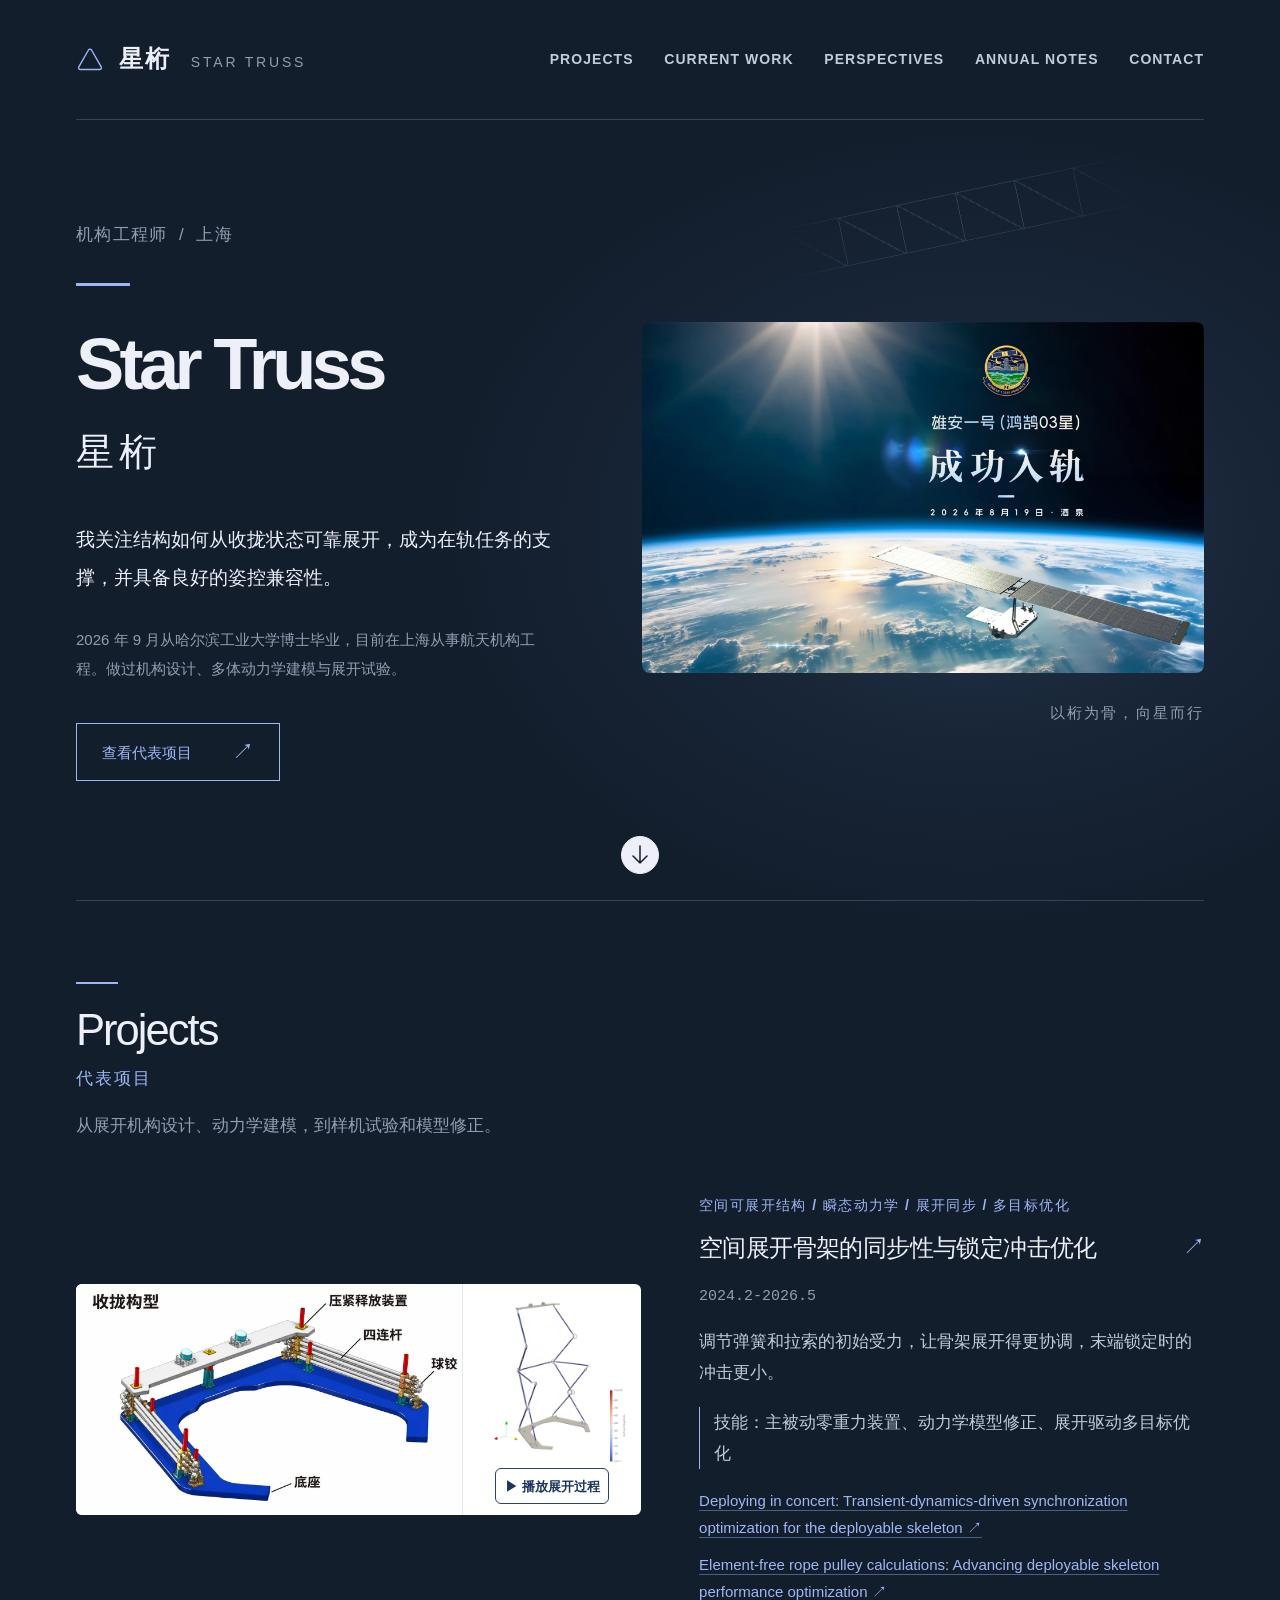
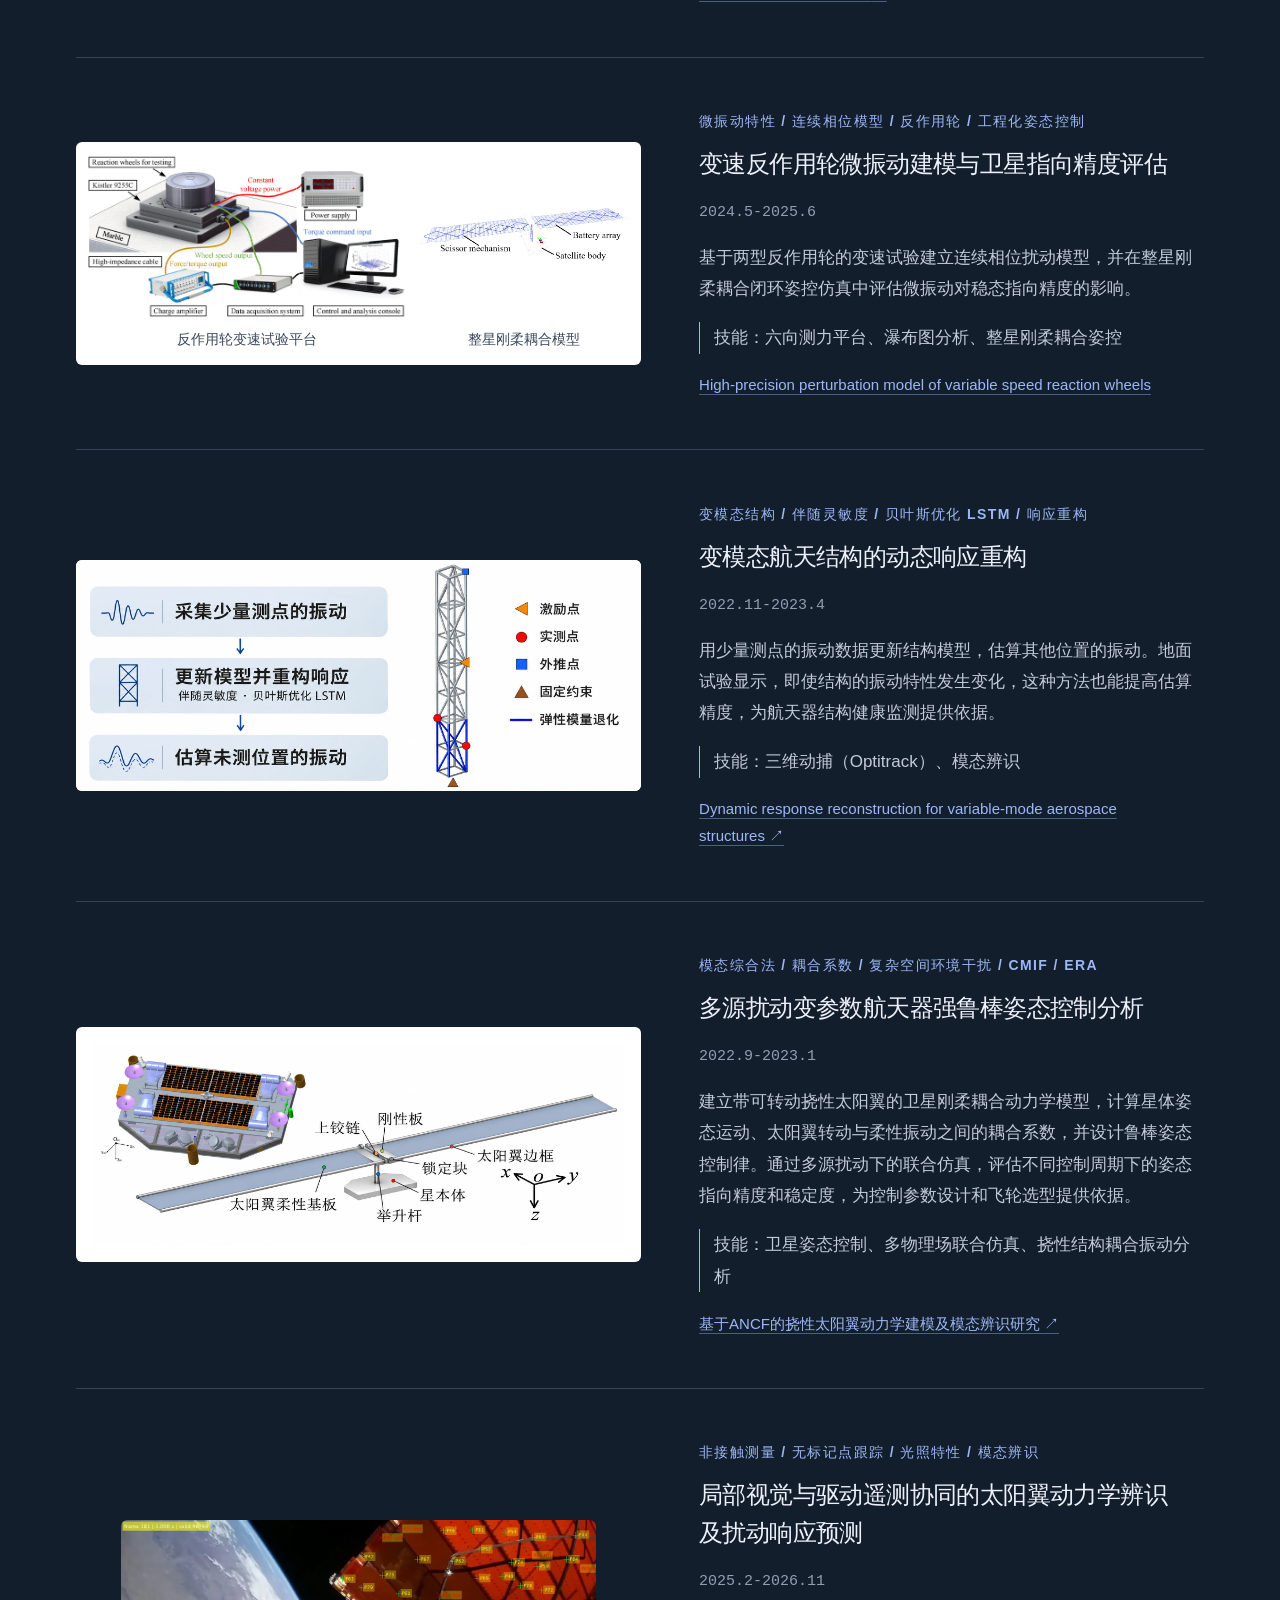
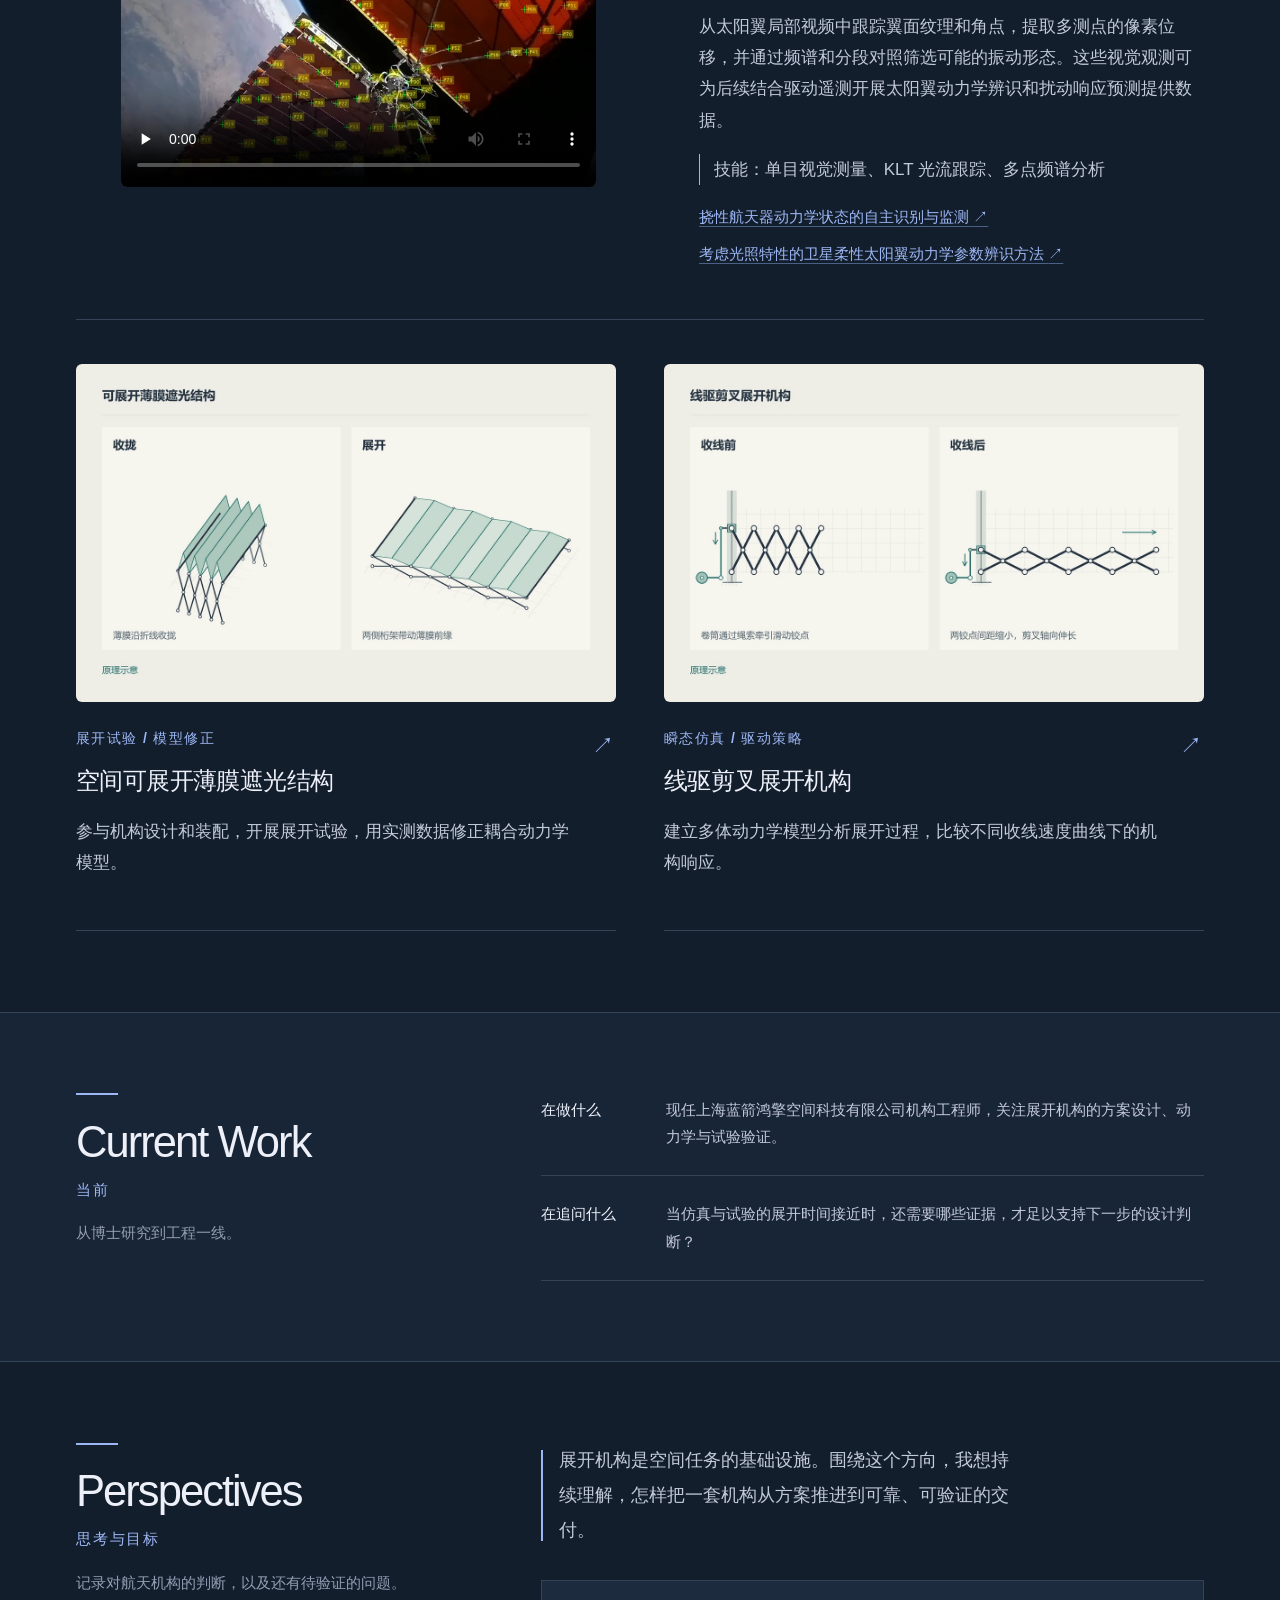
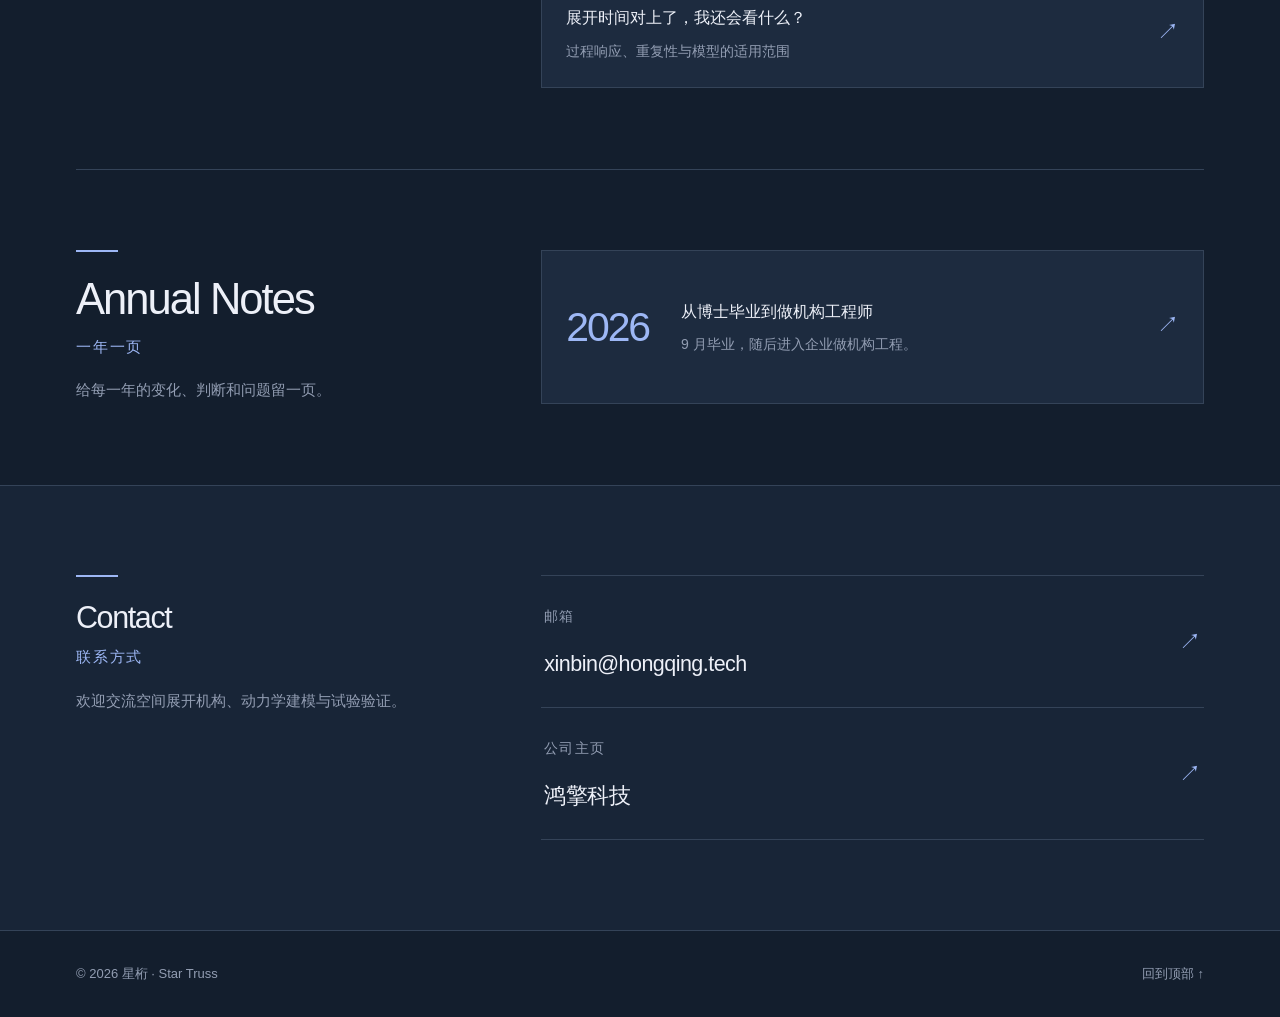
==== commit 0e8a6d9a: "Restore side-by-side layout for reaction wheel project" ====
--- a/index.html
+++ b/index.html
@@ -6,7 +6,7 @@
   <meta name="description" content="星桁的个人主页。空间展开机构、动力学建模、试验验证，以及一名机构工程师的年度记录。">
   <meta name="theme-color" content="#080d17">
   <link rel="canonical" href="https://startruss.github.io/">
-  <link rel="stylesheet" href="styles.css?v=reaction-wheel-project">
+  <link rel="stylesheet" href="styles.css?v=reaction-wheel-layout">
   <title>星桁 · Star Truss | 机构工程师</title>
 </head>
 <body id="top" class="home-page">
@@ -78,7 +78,17 @@
             </ul>
           </div>
         </article>
-        <article id="reaction-wheel-project" class="project-card project-card-featured project-wheel-card" aria-labelledby="reaction-wheel-title">
+        <article id="reaction-wheel-project" class="project-card project-card-featured project-feature-layout project-wheel-card" aria-labelledby="reaction-wheel-title">
+          <div class="project-image project-wheel-media">
+            <figure>
+              <img src="reaction-wheel-test.webp" alt="反作用轮装在六向测力平台上，测试装置采集力、力矩和转速信号" width="1423" height="728" loading="lazy" decoding="async">
+              <figcaption>反作用轮变速试验平台</figcaption>
+            </figure>
+            <figure>
+              <img src="reaction-wheel-spacecraft.webp" alt="闭环姿控仿真采用的卫星多体模型，标注剪叉机构、太阳电池阵和星本体" width="817" height="227" loading="lazy" decoding="async">
+              <figcaption>整星刚柔耦合模型</figcaption>
+            </figure>
+          </div>
           <div class="project-card-copy">
             <p class="eyebrow">微振动特性 / 连续相位模型 / 反作用轮 / <span>工程化姿态控制</span></p>
             <h3 id="reaction-wheel-title">变速反作用轮微振动建模<wbr>与卫星指向精度评估</h3>
@@ -86,21 +96,8 @@
             <p class="project-summary">基于两型反作用轮的变速试验建立连续相位扰动模型，并在整星刚柔耦合闭环姿控仿真中评估微振动对稳态指向精度的影响。</p>
             <p class="project-skills"><strong>技能：</strong>六向测力平台、瀑布图分析、整星刚柔耦合姿控</p>
             <ul class="project-papers" aria-label="相关论文">
-              <li>
-                <a href="https://doi.org/10.1016/j.actaastro.2026.11.016" lang="en">High-precision perturbation model of variable speed reaction wheels</a>
-                <span class="project-paper-citation" lang="en"><cite>Acta Astronautica</cite> 252 (2027), 180–196</span>
-              </li>
-            </ul>
-          </div>
-          <div class="project-wheel-media">
-            <figure class="project-image">
-              <img src="reaction-wheel-test.webp" alt="反作用轮装在六向测力平台上，测试装置采集力、力矩和转速信号" width="1423" height="728" loading="lazy" decoding="async">
-              <figcaption>反作用轮变速试验平台</figcaption>
-            </figure>
-            <figure class="project-image">
-              <img src="reaction-wheel-spacecraft.webp" alt="闭环姿控仿真采用的卫星多体模型，标注剪叉机构、太阳电池阵和星本体" width="817" height="227" loading="lazy" decoding="async">
-              <figcaption>整星刚柔耦合模型</figcaption>
-            </figure>
+              <li><a href="https://doi.org/10.1016/j.actaastro.2026.11.016" lang="en">High-precision perturbation model of variable speed reaction wheels</a></li>
+            </ul>
           </div>
         </article>
         <article class="project-card project-card-featured project-feature-layout" aria-labelledby="response-title">
--- a/styles.css
+++ b/styles.css
@@ -127,12 +127,10 @@
 .project-papers { display: grid; gap: .65rem; margin: 1.1rem 0 0; padding: 0; list-style: none; font-size: .9375rem; line-height: 1.8; }
 .project-papers a { color: var(--accent); text-decoration: underline; text-decoration-color: #4b6085; text-underline-offset: .25em; }
 .project-papers a:hover { color: var(--accent-hover); text-decoration-color: currentColor; }
-.project-wheel-card > .project-card-copy { max-width: 65rem; padding: 0; text-align: left; }
 .project-wheel-card h3 { word-break: keep-all; overflow-wrap: anywhere; }
 .project-wheel-card .eyebrow span { white-space: nowrap; }
-.project-paper-citation { display: block; margin-top: .15rem; color: var(--muted); font-size: .875rem; }
-.project-wheel-media { display: grid; grid-template-columns: minmax(0, 1.5fr) minmax(0, 1fr); gap: 1rem; margin-top: 1.5rem; }
-.project-wheel-media figure { display: flex; flex-direction: column; justify-content: center; padding: clamp(.65rem, 1.2vw, 1rem); }
+.project-wheel-media { display: grid; grid-template-columns: minmax(0, 1.5fr) minmax(0, 1fr); gap: .75rem; padding: .75rem; }
+.project-wheel-media figure { display: grid; grid-template-rows: 1fr auto; align-items: center; min-width: 0; }
 .project-wheel-media figcaption { padding-top: .65rem; color: #39465a; font-size: .875rem; text-align: center; }
 .attitude-composite { padding: 1rem; }
 .project-card-featured .attitude-composite img { width: 100%; aspect-ratio: 1370 / 522; object-fit: contain; }
